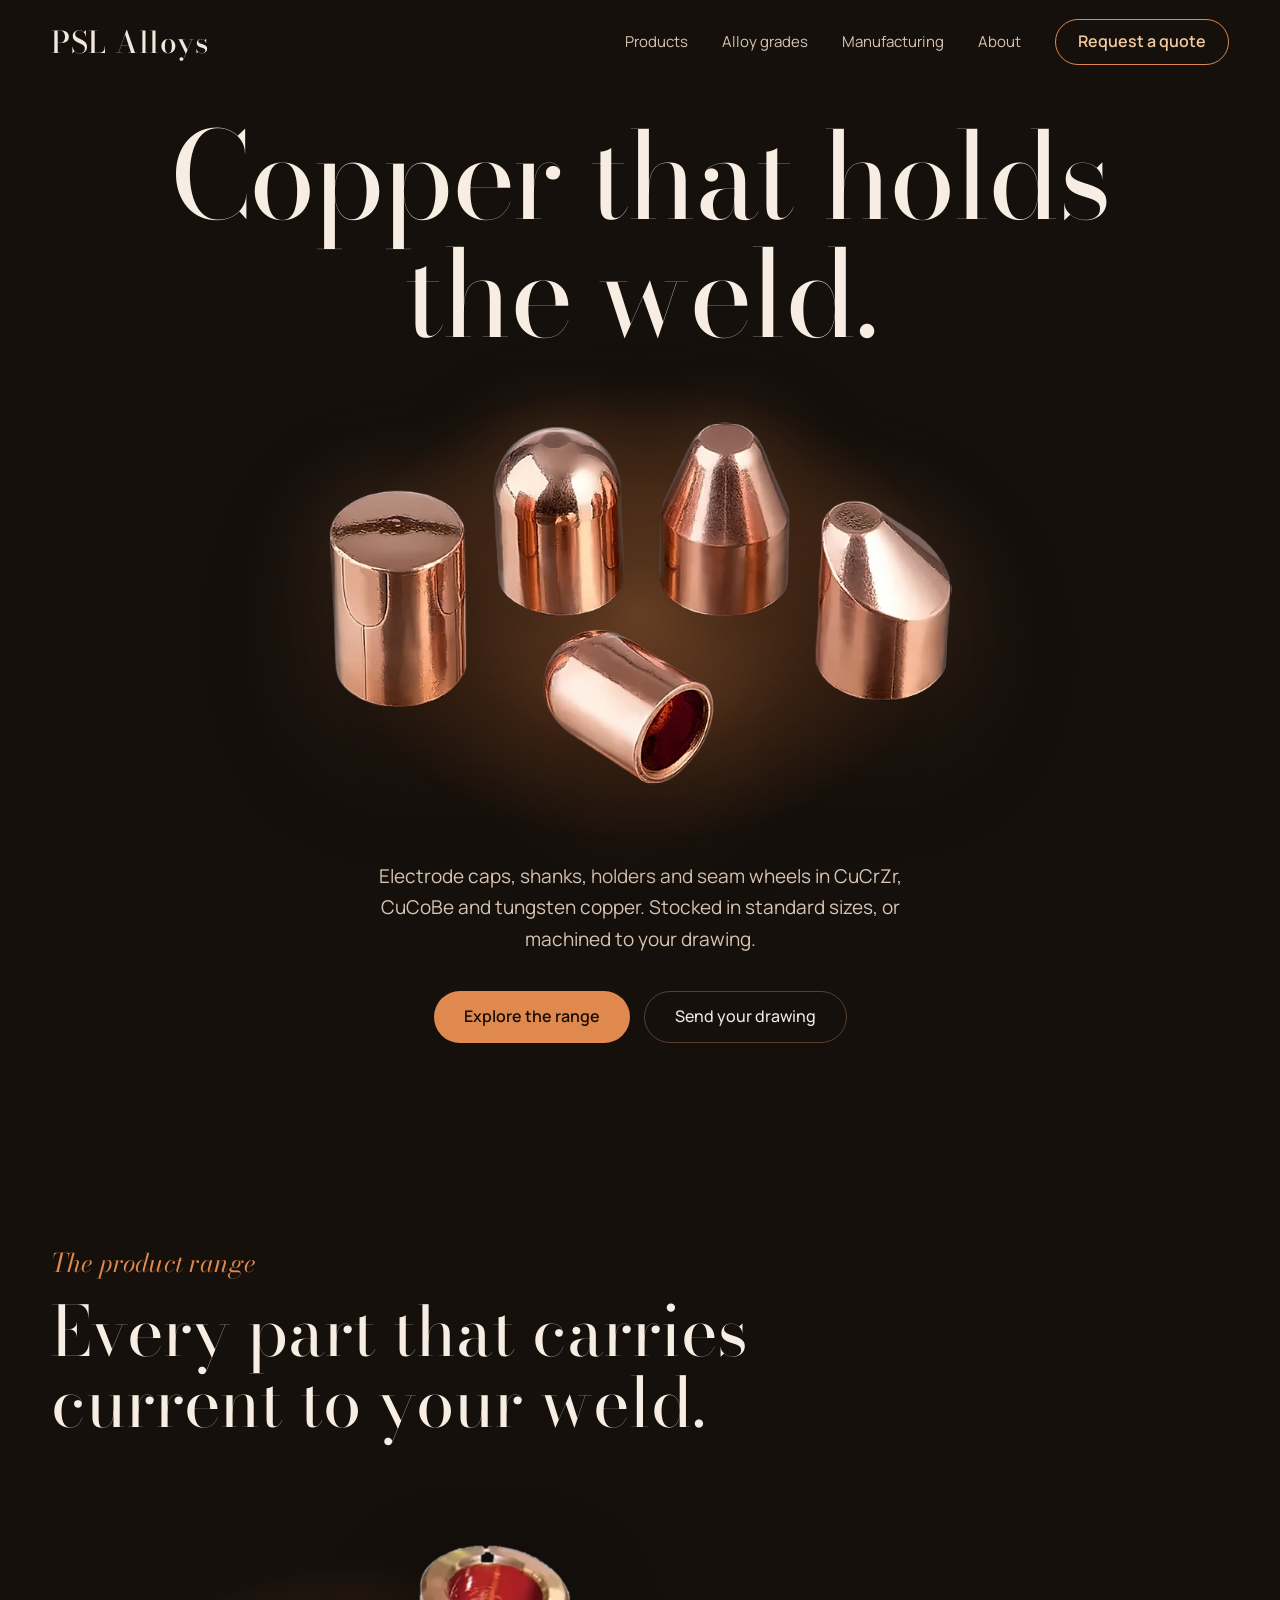
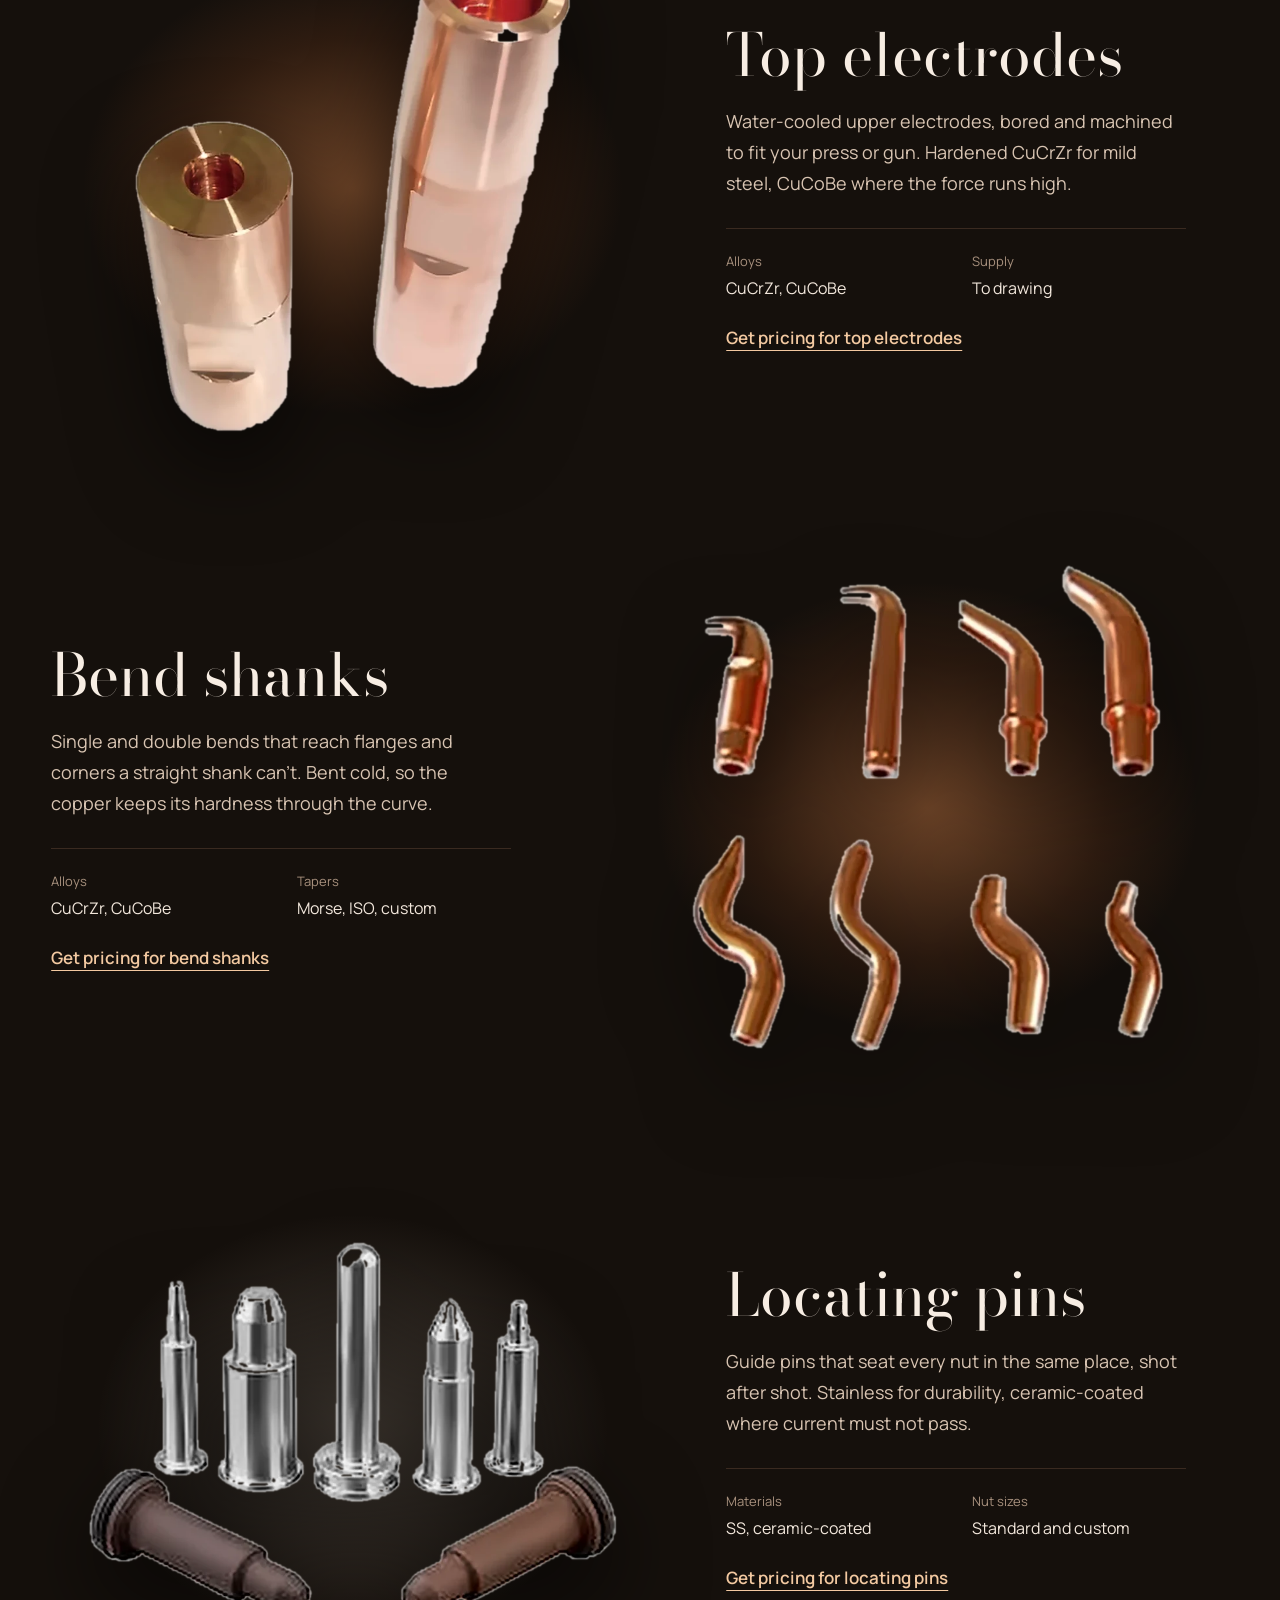
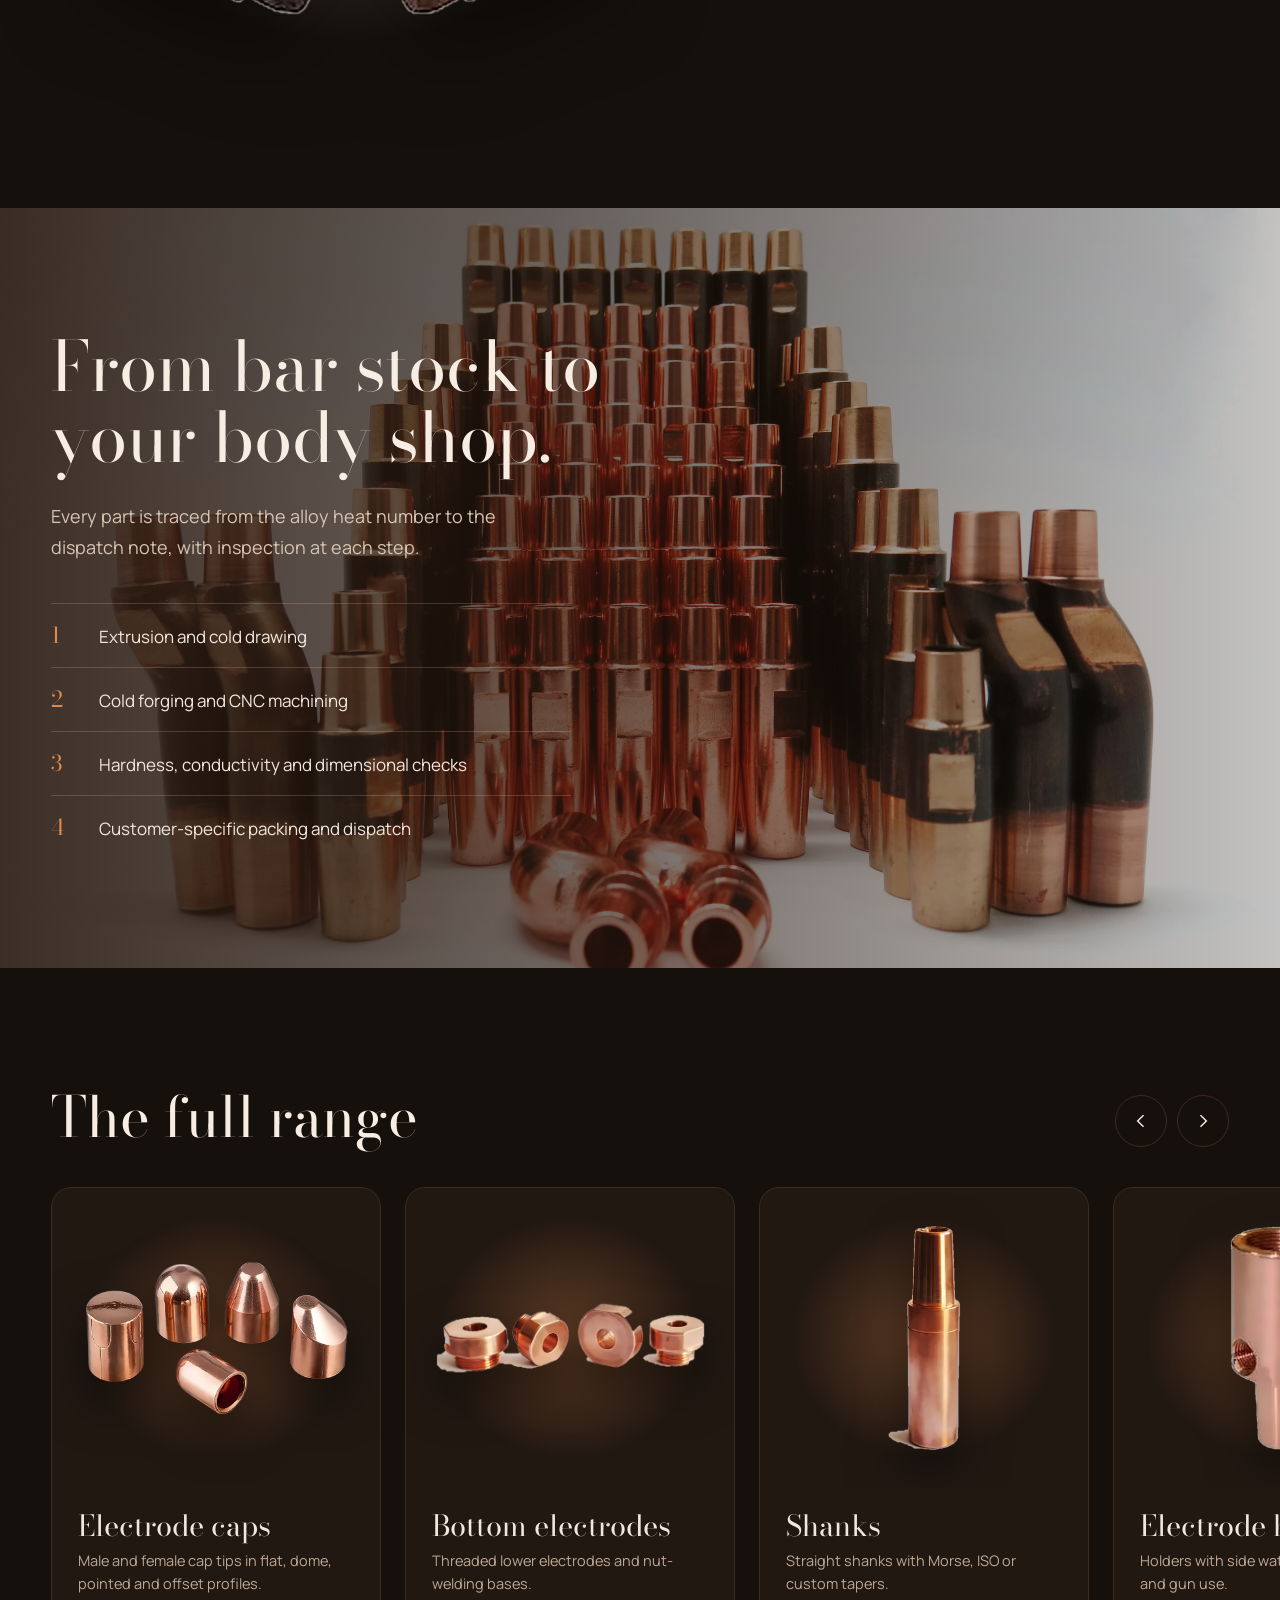
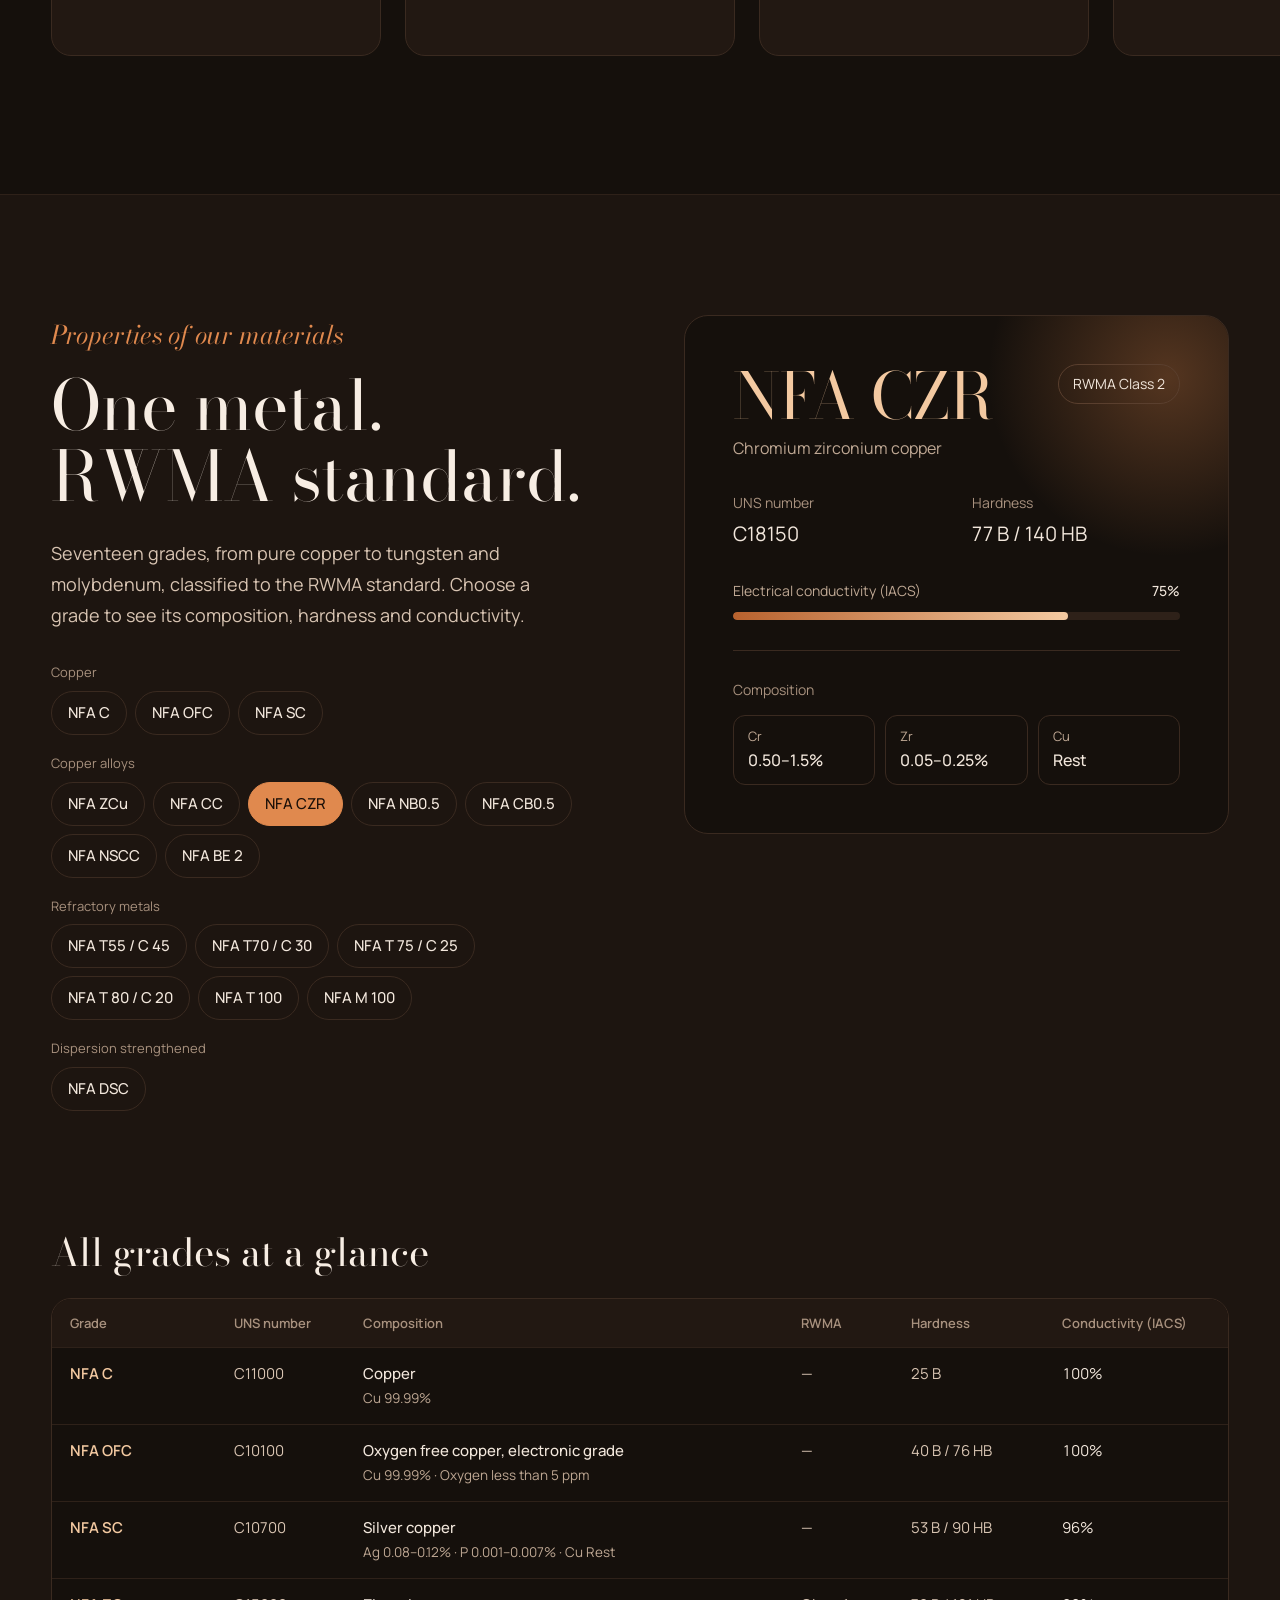
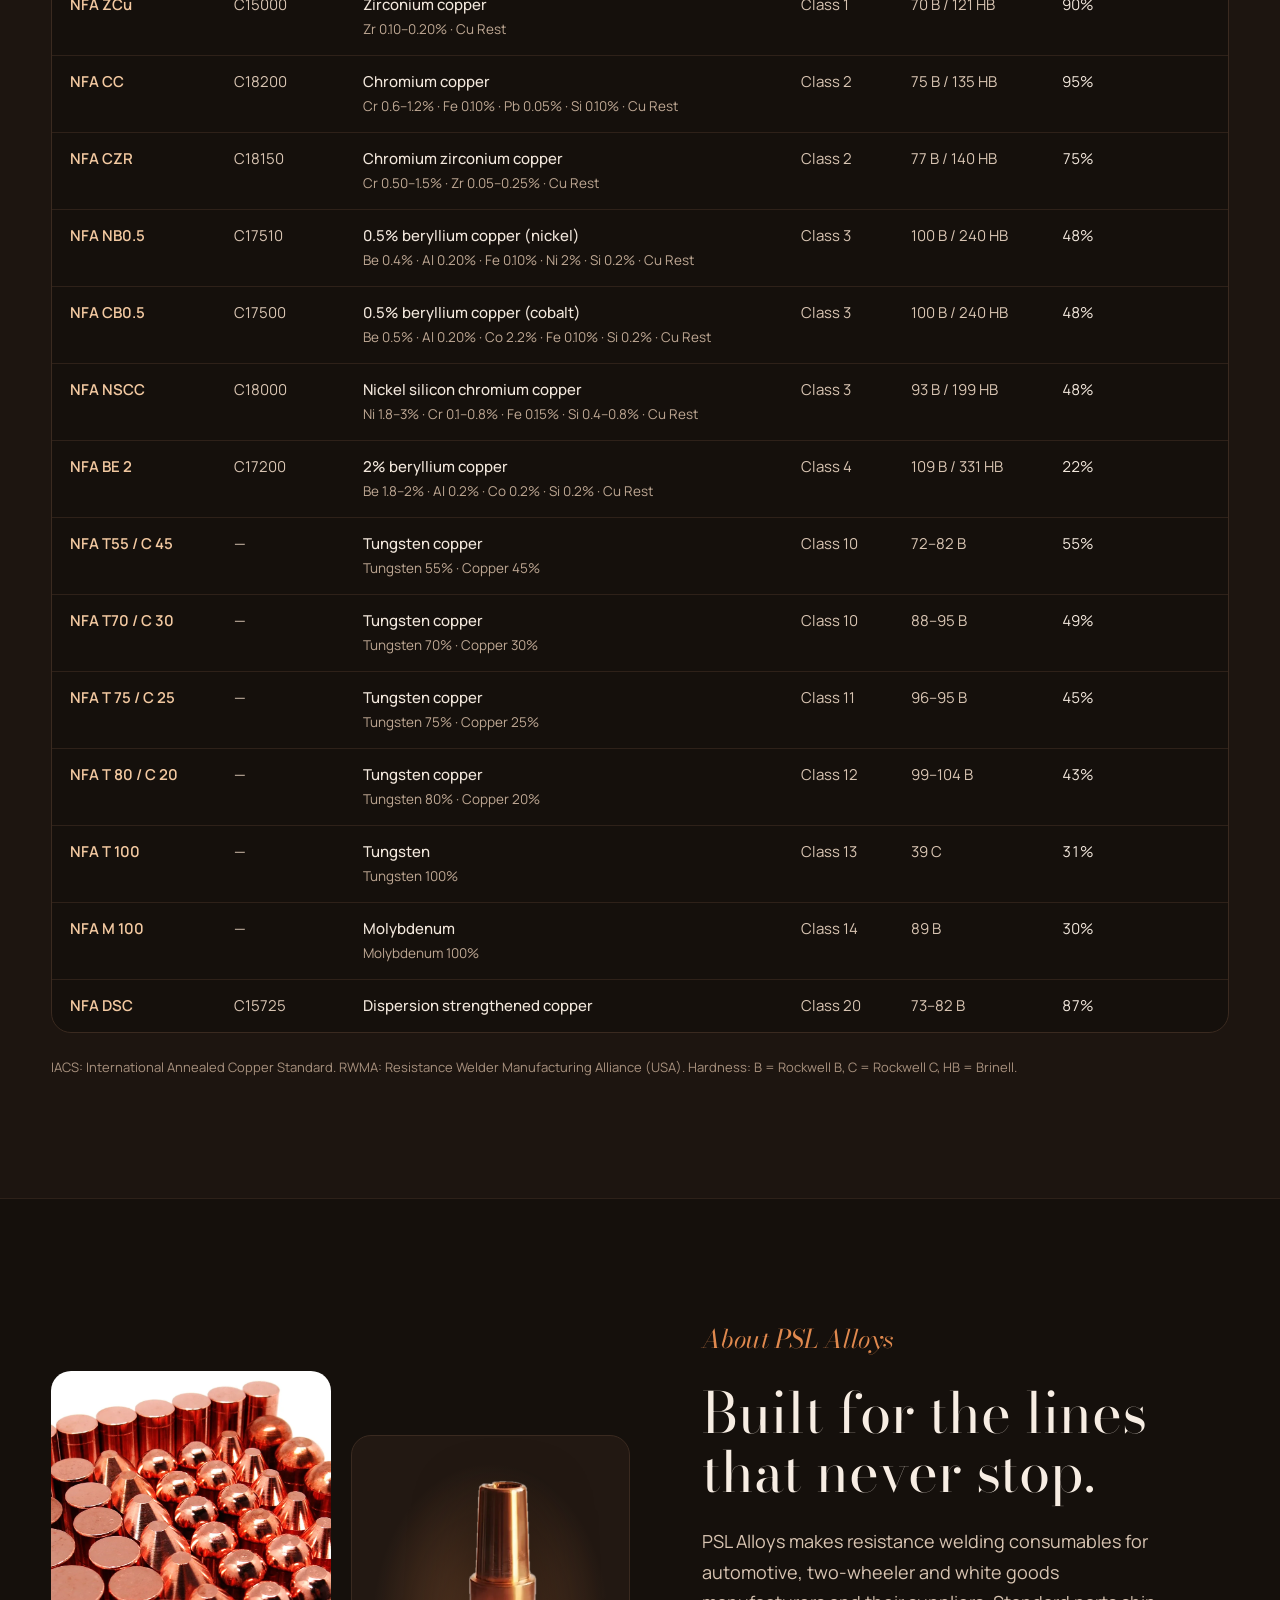
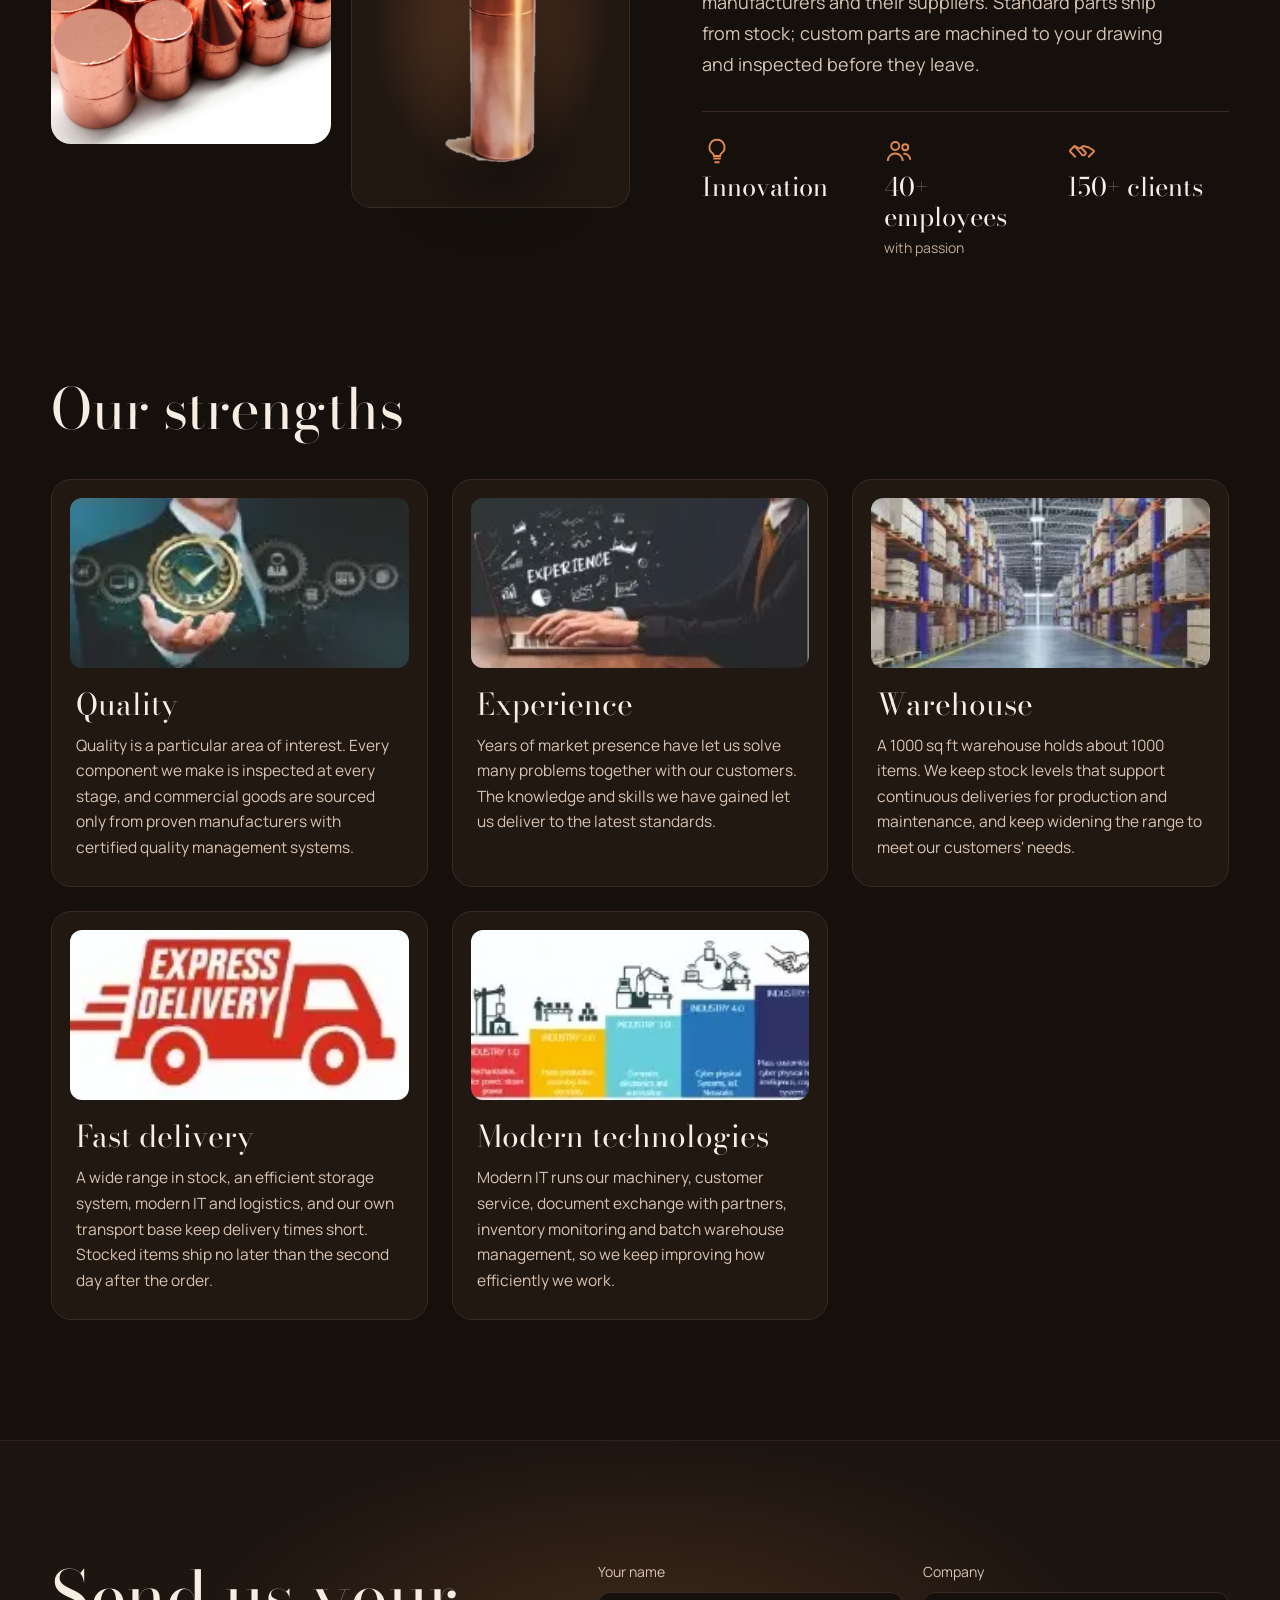
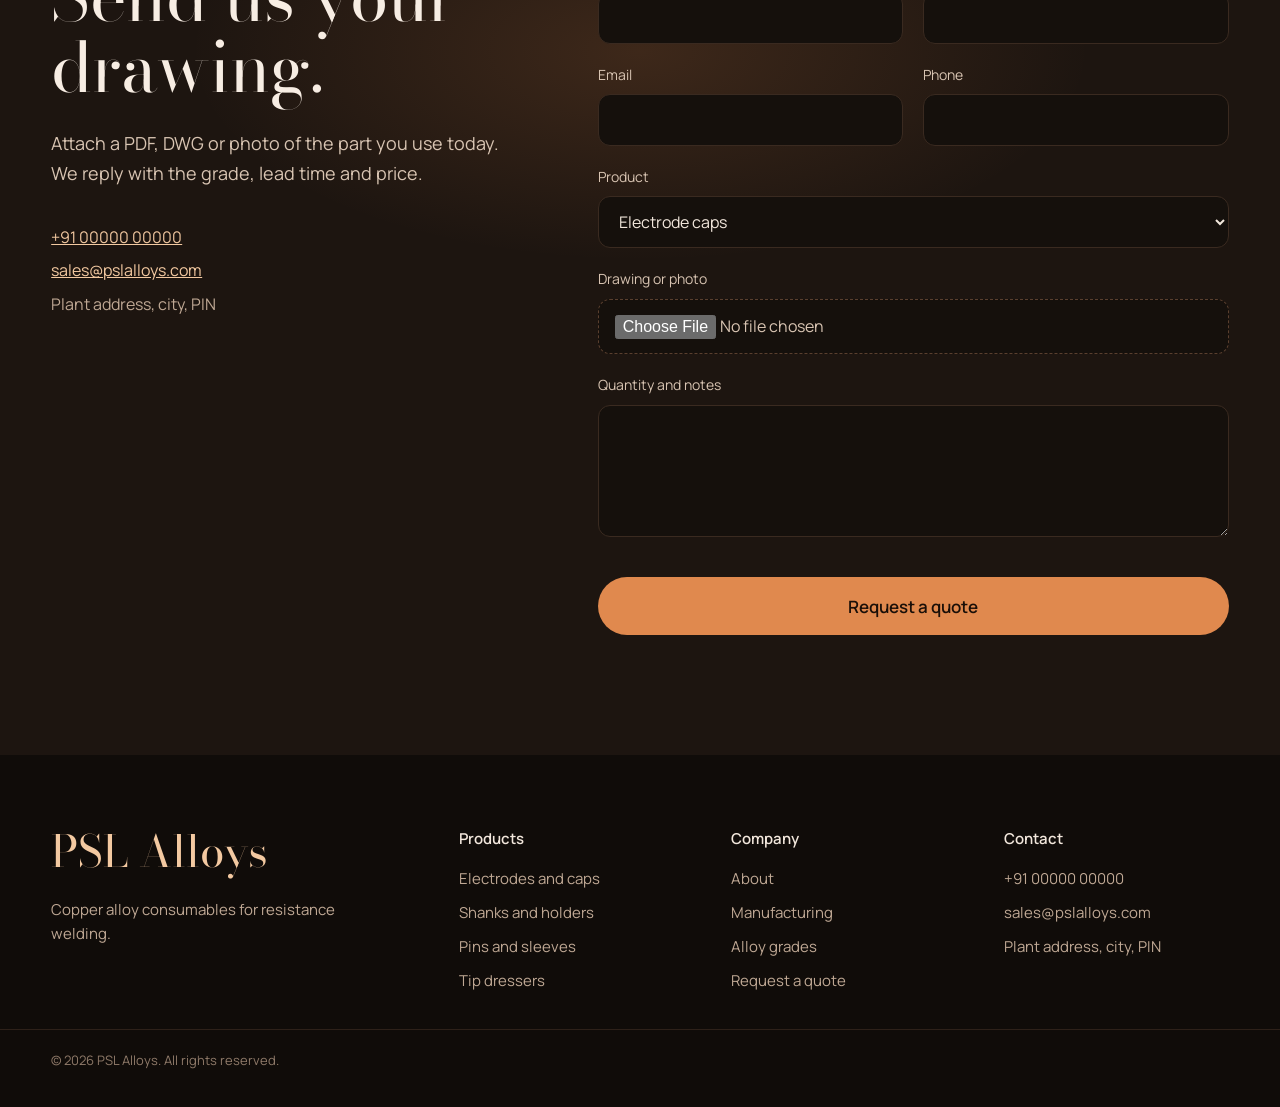
==== index.html @ 78550705 "Rebuild alloy grades from Copper Table 8, add About strengths, lighten manufacturing band - Grades s" ====
<!doctype html>
<html lang="en">
<head>
<meta charset="utf-8">
<meta name="viewport" content="width=device-width, initial-scale=1, viewport-fit=cover">
<title>PSL Alloys | Copper resistance welding electrodes, caps and shanks</title>
<meta name="description" content="PSL Alloys manufactures resistance welding consumables in CuCrZr, CuCoBe and tungsten copper: electrode caps, shanks, holders, seam wheels, pins and tip dressers.">
<meta name="theme-color" content="#15100C">
<link rel="preconnect" href="https://fonts.googleapis.com">
<link rel="preconnect" href="https://fonts.gstatic.com" crossorigin>
<link rel="stylesheet" href="https://fonts.googleapis.com/css2?family=Bodoni+Moda:ital,opsz,wght@0,6..96,400;0,6..96,500;1,6..96,400&family=Manrope:wght@400;500;600&display=swap">
<link rel="stylesheet" href="styles.css">
</head>
<body>
<a class="skip" href="#main">Skip to content</a>

<header class="site-header" id="header">
  <div class="wrap header-inner">
    <a href="#top" class="logo">PSL Alloys</a>
    <button class="menu-btn" id="menuBtn" aria-expanded="false" aria-controls="nav" aria-label="Open menu">
      <span></span><span></span>
    </button>
    <nav id="nav" class="nav" aria-label="Main">
      <a href="#range">Products</a>
      <a href="#grades">Alloy grades</a>
      <a href="#made">Manufacturing</a>
      <a href="#about">About</a>
      <a href="#quote" class="btn btn-outline">Request a quote</a>
    </nav>
  </div>
</header>

<main id="main">

<section id="top" class="hero">
  <h1>Copper that holds <br class="br-lg">the weld.</h1>
  <div class="hero-stage">
    <div class="glow hero-glow"></div>
    <img class="hero-caps" src="assets/cut-caps.webp" width="1200" height="798" alt="Five PSL copper electrode caps in flat, dome, cone and offset profiles">
  </div>
  <p class="lead">Electrode caps, shanks, holders and seam wheels in CuCrZr, CuCoBe and tungsten copper. Stocked in standard sizes, or machined to your drawing.</p>
  <div class="actions">
    <a href="#range" class="btn btn-solid">Explore the range</a>
    <a href="#quote" class="btn btn-ghost">Send your drawing</a>
  </div>
</section>

<section id="range" class="wrap section-intro">
  <p class="eyebrow">The product range</p>
  <h2 class="h-xl">Every part that carries current to your weld.</h2>
</section>

<section class="wrap showcase">
  <div class="stage reveal">
    <div class="glow"></div>
    <img src="assets/cut-top-electrodes.webp" loading="lazy" alt="Two water-cooled copper top electrodes" style="max-width:78%">
  </div>
  <div class="copy">
    <h3>Top electrodes</h3>
    <p>Water-cooled upper electrodes, bored and machined to fit your press or gun. Hardened CuCrZr for mild steel, CuCoBe where the force runs high.</p>
    <dl><div><dt>Alloys</dt><dd>CuCrZr, CuCoBe</dd></div><div><dt>Supply</dt><dd>To drawing</dd></div></dl>
    <a href="#quote" class="text-link" data-product="Top electrodes">Get pricing for top electrodes</a>
  </div>
</section>

<section class="wrap showcase flip">
  <div class="stage reveal">
    <div class="glow"></div>
    <img src="assets/cut-bend-shanks.webp" loading="lazy" alt="Eight copper bend shanks in single and double bends" style="max-width:88%">
  </div>
  <div class="copy">
    <h3>Bend shanks</h3>
    <p>Single and double bends that reach flanges and corners a straight shank can't. Bent cold, so the copper keeps its hardness through the curve.</p>
    <dl><div><dt>Alloys</dt><dd>CuCrZr, CuCoBe</dd></div><div><dt>Tapers</dt><dd>Morse, ISO, custom</dd></div></dl>
    <a href="#quote" class="text-link" data-product="Bend shanks">Get pricing for bend shanks</a>
  </div>
</section>

<section class="wrap showcase last">
  <div class="stage reveal">
    <div class="glow glow-steel"></div>
    <img src="assets/cut-pins.webp" loading="lazy" alt="Stainless steel and ceramic-coated nut locating pins" style="max-width:90%">
  </div>
  <div class="copy">
    <h3>Locating pins</h3>
    <p>Guide pins that seat every nut in the same place, shot after shot. Stainless for durability, ceramic-coated where current must not pass.</p>
    <dl><div><dt>Materials</dt><dd>SS, ceramic-coated</dd></div><div><dt>Nut sizes</dt><dd>Standard and custom</dd></div></dl>
    <a href="#quote" class="text-link" data-product="Locating pins">Get pricing for locating pins</a>
  </div>
</section>

<section id="made" class="made">
  <img class="made-bg" src="assets/hero-shanks.webp" loading="lazy" alt="Rows of PSL copper shanks and bend shanks">
  <div class="made-shade"></div>
  <div class="wrap made-inner">
    <h2 class="h-xl">From bar stock to your body shop.</h2>
    <p class="lead-left">Every part is traced from the alloy heat number to the dispatch note, with inspection at each step.</p>
    <ol class="steps">
      <li><span>1</span>Extrusion and cold drawing</li>
      <li><span>2</span>Cold forging and CNC machining</li>
      <li><span>3</span>Hardness, conductivity and dimensional checks</li>
      <li><span>4</span>Customer-specific packing and dispatch</li>
    </ol>
  </div>
</section>

<section class="range-strip" aria-labelledby="full-range">
  <div class="wrap strip-head">
    <h2 id="full-range" class="h-lg">The full range</h2>
    <div class="strip-ctrl">
      <button type="button" class="round" id="stripPrev" aria-label="Scroll products left"><svg viewBox="0 0 24 24" width="20" height="20" fill="none" stroke="currentColor" stroke-width="1.8"><path d="M15 5l-7 7 7 7"/></svg></button>
      <button type="button" class="round" id="stripNext" aria-label="Scroll products right"><svg viewBox="0 0 24 24" width="20" height="20" fill="none" stroke="currentColor" stroke-width="1.8"><path d="M9 5l7 7-7 7"/></svg></button>
    </div>
  </div>
  <div class="strip" id="strip" tabindex="0" aria-label="All products, scroll sideways">
    <a href="#quote" class="tile" data-product="Electrode caps"><div class="tile-img lit"><img src="assets/cut-caps.webp" loading="lazy" alt="Copper electrode caps"></div><div class="tile-body"><h3>Electrode caps</h3><p>Male and female cap tips in flat, dome, pointed and offset profiles.</p></div></a>
    <a href="#quote" class="tile" data-product="Bottom electrodes"><div class="tile-img lit"><img src="assets/cut-bottom-electrodes.webp" loading="lazy" alt="Threaded copper bottom electrodes"></div><div class="tile-body"><h3>Bottom electrodes</h3><p>Threaded lower electrodes and nut-welding bases.</p></div></a>
    <a href="#quote" class="tile" data-product="Shanks"><div class="tile-img lit"><img src="assets/cut-shank.webp" loading="lazy" alt="Straight copper electrode shank"></div><div class="tile-body"><h3>Shanks</h3><p>Straight shanks with Morse, ISO or custom tapers.</p></div></a>
    <a href="#quote" class="tile" data-product="Electrode holders"><div class="tile-img lit"><img src="assets/cut-holder.webp" loading="lazy" alt="Copper electrode holder with side water port"></div><div class="tile-body"><h3>Electrode holders</h3><p>Holders with side water ports for press and gun use.</p></div></a>
    <a href="#quote" class="tile" data-product="Seam welding wheels"><div class="tile-img"><img class="cover" src="assets/seam-wheels.webp" loading="lazy" alt="Copper seam welding wheels and hubs"></div><div class="tile-body"><h3>Seam welding wheels</h3><p>Blanks or machined wheels up to Ø 250 mm, with hubs.</p></div></a>
    <a href="#quote" class="tile" data-product="Bolt welding electrodes"><div class="tile-img lit"><svg width="170" height="130" viewBox="0 0 120 90" fill="none" stroke="#E0894E" stroke-width="1.4" aria-hidden="true"><rect x="36" y="30" width="48" height="52"/><rect x="46" y="14" width="28" height="16" fill="#4A3224"/><line x1="60" y1="14" x2="60" y2="30"/></svg></div><div class="tile-body"><h3>Bolt welding electrodes</h3><p>Projection electrodes with tungsten or moly inserts.</p></div></a>
    <a href="#quote" class="tile" data-product="KCF sleeves"><div class="tile-img"><img class="cover" src="assets/kcf-sleeves.webp" loading="lazy" alt="Grey KCF insulating sleeves"></div><div class="tile-body"><h3>KCF sleeves</h3><p>Insulating sleeves that keep current out of the pin.</p></div></a>
    <a href="#quote" class="tile" data-product="Springs"><div class="tile-img lit steel"><img src="assets/cut-springs.webp" loading="lazy" alt="Four compression springs"></div><div class="tile-body"><h3>Springs</h3><p>Return springs for projection and nut-feed electrodes.</p></div></a>
    <a href="#quote" class="tile" data-product="Tip dressers"><div class="tile-img"><img class="cover" src="assets/tip-dresser.webp" loading="lazy" alt="Pneumatic tip dresser with cutter blades"></div><div class="tile-body"><h3>Tip dressers</h3><p>Pneumatic dressers and blades that restore cap faces.</p></div></a>
  </div>
</section>

<section id="grades" class="grades">
  <div class="wrap grades-inner">
    <div class="grades-copy">
      <p class="eyebrow">Properties of our materials</p>
      <h2 class="h-xl">One metal. RWMA standard.</h2>
      <p class="lead-left">Seventeen grades, from pure copper to tungsten and molybdenum, classified to the RWMA standard. Choose a grade to see its composition, hardness and conductivity.</p>
      <div class="grade-groups" id="gradePills" role="group" aria-label="Alloy grades"></div>
    </div>
    <div class="grade-card" aria-live="polite">
      <div class="gc-glow"></div>
      <div class="gc-top">
        <div><div class="gc-name" id="gName"></div><div class="gc-full" id="gFull"></div></div>
        <span class="chip" id="gRwma"></span>
      </div>
      <dl class="gc-specs">
        <div><dt>UNS number</dt><dd id="gUns"></dd></div>
        <div><dt>Hardness</dt><dd id="gHard"></dd></div>
      </dl>
      <div class="meter"><div class="meter-row"><span>Electrical conductivity (IACS)</span><strong id="gCondL"></strong></div><div class="bar"><i id="gCond" class="fill-cu"></i></div></div>
      <div class="gc-use"><span>Composition</span><ul class="comp" id="gComp"></ul></div>
    </div>
  </div>
  <div class="wrap grade-table-wrap">
    <h3 class="h-md">All grades at a glance</h3>
    <div class="table-scroll" tabindex="0" role="region" aria-label="Properties of all grades, scroll sideways on small screens">
      <table class="grade-table">
        <thead><tr><th scope="col">Grade</th><th scope="col">UNS number</th><th scope="col">Composition</th><th scope="col">RWMA</th><th scope="col">Hardness</th><th scope="col">Conductivity (IACS)</th></tr></thead>
        <tbody id="gradeRows"></tbody>
      </table>
    </div>
    <p class="fine">IACS: International Annealed Copper Standard. RWMA: Resistance Welder Manufacturing Alliance (USA). Hardness: B = Rockwell B, C = Rockwell C, HB = Brinell.</p>
  </div>
</section>

<section id="about" class="wrap about">
  <div class="about-pics">
    <img src="assets/caps-array.webp" loading="lazy" alt="Copper electrode caps in flat, dome and cone profiles">
    <div class="about-second"><img src="assets/cut-shank.webp" loading="lazy" alt="Straight copper electrode shank"></div>
  </div>
  <div class="about-copy">
    <p class="eyebrow">About PSL Alloys</p>
    <h2 class="h-lg">Built for the lines that never stop.</h2>
    <p class="lead-left">PSL Alloys makes resistance welding consumables for automotive, two-wheeler and white goods manufacturers and their suppliers. Standard parts ship from stock; custom parts are machined to your drawing and inspected before they leave.</p>
    <ul class="stats">
      <li><svg viewBox="0 0 24 24" width="30" height="30" fill="none" stroke="currentColor" stroke-width="1.5" aria-hidden="true"><path d="M9 18h6M10 21h4M12 3a6 6 0 0 0-3.6 10.8c.7.5 1.1 1.3 1.1 2.2h5c0-.9.4-1.7 1.1-2.2A6 6 0 0 0 12 3z"/></svg><strong>Innovation</strong></li>
      <li><svg viewBox="0 0 24 24" width="30" height="30" fill="none" stroke="currentColor" stroke-width="1.5" aria-hidden="true"><circle cx="9" cy="8" r="3.2"/><path d="M3 20c0-3.3 2.7-6 6-6s6 2.7 6 6"/><circle cx="17" cy="9" r="2.4"/><path d="M15.5 14.3A4.8 4.8 0 0 1 21 19"/></svg><strong>40+ employees</strong><span>with passion</span></li>
      <li><svg viewBox="0 0 24 24" width="30" height="30" fill="none" stroke="currentColor" stroke-width="1.5" aria-hidden="true"><path d="M2 12l4-4 4 2 3-2 4 1 5 3"/><path d="M6 8l6 7a1.5 1.5 0 0 0 2.2 0l.3-.3a1.5 1.5 0 0 0 0-2.1L11 9"/><path d="M2 12l5 5M22 12l-5 5"/></svg><strong>150+ clients</strong></li>
    </ul>
  </div>
</section>

<section class="strengths" aria-labelledby="strengths-h">
  <div class="wrap">
    <h2 id="strengths-h" class="h-lg">Our strengths</h2>
    <div class="strength-grid">
      <article class="strength">
        <img src="assets/about-quality.webp" width="206" height="92" loading="lazy" alt="Hand holding a quality seal surrounded by process icons">
        <h3>Quality</h3>
        <p>Quality is a particular area of interest. Every component we make is inspected at every stage, and commercial goods are sourced only from proven manufacturers with certified quality management systems.</p>
      </article>
      <article class="strength">
        <img src="assets/about-experience.webp" width="210" height="112" loading="lazy" alt="Engineer at a laptop with the word Experience">
        <h3>Experience</h3>
        <p>Years of market presence have let us solve many problems together with our customers. The knowledge and skills we have gained let us deliver to the latest standards.</p>
      </article>
      <article class="strength">
        <img src="assets/about-warehouse.webp" width="222" height="120" loading="lazy" alt="Warehouse aisle with stocked racks">
        <h3>Warehouse</h3>
        <p>A 1000 sq ft warehouse holds about 1000 items. We keep stock levels that support continuous deliveries for production and maintenance, and keep widening the range to meet our customers' needs.</p>
      </article>
      <article class="strength">
        <img src="assets/about-delivery.webp" width="200" height="90" loading="lazy" alt="Express delivery truck illustration">
        <h3>Fast delivery</h3>
        <p>A wide range in stock, an efficient storage system, modern IT and logistics, and our own transport base keep delivery times short. Stocked items ship no later than the second day after the order.</p>
      </article>
      <article class="strength">
        <img src="assets/about-technology.webp" width="245" height="110" loading="lazy" alt="Industry 1.0 to 5.0 progression graphic">
        <h3>Modern technologies</h3>
        <p>Modern IT runs our machinery, customer service, document exchange with partners, inventory monitoring and batch warehouse management, so we keep improving how efficiently we work.</p>
      </article>
    </div>
  </div>
</section>

<section id="quote" class="quote">
  <div class="quote-glow"></div>
  <div class="wrap quote-inner">
    <div class="quote-copy">
      <h2 class="h-xl">Send us your drawing.</h2>
      <p class="lead-left">Attach a PDF, DWG or photo of the part you use today. We reply with the grade, lead time and price.</p>
      <address>
        <a href="tel:+910000000000">+91 00000 00000</a>
        <a href="mailto:sales@pslalloys.com">sales@pslalloys.com</a>
        <span>Plant address, city, PIN</span>
      </address>
    </div>
    <form id="quoteForm" class="form" novalidate>
      <label>Your name<input type="text" name="name" autocomplete="name" required></label>
      <label>Company<input type="text" name="company" autocomplete="organization"></label>
      <label>Email<input type="email" name="email" autocomplete="email" required></label>
      <label>Phone<input type="tel" name="phone" autocomplete="tel"></label>
      <label class="span2">Product<select name="product" id="productSelect">
        <option>Electrode caps</option><option>Top electrodes</option><option>Bottom electrodes</option><option>Shanks</option><option>Bend shanks</option><option>Electrode holders</option><option>Bolt welding electrodes</option><option>Seam welding wheels</option><option>Locating pins</option><option>KCF sleeves</option><option>Springs</option><option>Tip dressers</option><option>Other / custom part</option>
      </select></label>
      <label class="span2">Drawing or photo<input type="file" name="drawing" accept=".pdf,.dwg,.dxf,.step,.stp,image/*"></label>
      <label class="span2">Quantity and notes<textarea name="notes" rows="4"></textarea></label>
      <p class="form-msg span2" id="formMsg" role="status"></p>
      <button type="submit" class="btn btn-solid span2">Request a quote</button>
    </form>
  </div>
</section>

</main>

<footer class="footer">
  <div class="wrap foot-grid">
    <div><div class="foot-logo">PSL Alloys</div><p>Copper alloy consumables for resistance welding.</p></div>
    <div><h4>Products</h4><a href="#range">Electrodes and caps</a><a href="#range">Shanks and holders</a><a href="#range">Pins and sleeves</a><a href="#range">Tip dressers</a></div>
    <div><h4>Company</h4><a href="#about">About</a><a href="#made">Manufacturing</a><a href="#grades">Alloy grades</a><a href="#quote">Request a quote</a></div>
    <div><h4>Contact</h4><a href="tel:+910000000000">+91 00000 00000</a><a href="mailto:sales@pslalloys.com">sales@pslalloys.com</a><span>Plant address, city, PIN</span></div>
  </div>
  <div class="wrap foot-base">© <span id="year">2026</span> PSL Alloys. All rights reserved.</div>
</footer>

<script src="main.js"></script>
</body>
</html>
---- styles.css ----
/* PSL Alloys: dark premium theme. The brand is dark in every mode, so both schemes resolve to the same tokens. */
:root,
:root[data-theme="light"],
:root[data-theme="dark"] {
  --bg: #15100C;
  --bg-2: #1D1510;
  --panel: #221812;
  --line: #3A2A20;
  --line-soft: #2E2119;
  --text: #F2E7DC;
  --text-hi: #F7EDE3;
  --muted: #D8C4B2;
  --muted-2: #BFA894;
  --faint: #A8917E;
  --copper: #E0894E;
  --champagne: #F3C9A1;
  --ink: #1A0F08;
  --glow: rgba(232, 140, 78, 0.45);
  --serif: 'Bodoni Moda', 'Didot', 'Bodoni 72', Georgia, serif;
  --sans: 'Manrope', 'Segoe UI', system-ui, -apple-system, sans-serif;
  color-scheme: dark;
}
@media (prefers-color-scheme: dark) { :root:not([data-theme="light"]) { --bg: #15100C; } }

:root { box-sizing: border-box; padding-top: env(safe-area-inset-top, 0px); padding-bottom: env(safe-area-inset-bottom, 0px); }
*, *::before, *::after { box-sizing: inherit; }
html { scroll-behavior: smooth; scroll-padding-top: calc(env(safe-area-inset-top, 0px) + 88px); background: var(--bg); }
@media (prefers-reduced-motion: reduce) { html { scroll-behavior: auto; } }
body { margin: 0; background: var(--bg); color: var(--text); font-family: var(--sans); font-size: 17px; line-height: 1.6; overflow-x: hidden; -webkit-font-smoothing: antialiased; }
img { max-width: 100%; display: block; }
a { color: var(--champagne); }
a:hover { color: #fff; }
button, input, select, textarea { font: inherit; }
:focus-visible { outline: 2px solid var(--copper); outline-offset: 3px; }
.skip { position: absolute; left: -9999px; top: 8px; background: var(--copper); color: var(--ink); padding: 10px 16px; z-index: 100; border-radius: 8px; }
.skip:focus { left: 12px; }

.wrap { max-width: 1320px; margin: 0 auto; padding-inline: clamp(20px, 4vw, 56px); }

/* type */
h1, h2, h3 { font-family: var(--serif); font-weight: 400; color: var(--text-hi); margin: 0; }
.h-xl { font-size: clamp(42px, 5.4vw, 74px); line-height: 1.03; }
.h-lg { font-size: clamp(38px, 4.4vw, 64px); line-height: 1.05; }
.eyebrow { margin: 0 0 12px; font-family: var(--serif); font-style: italic; font-size: clamp(20px, 2vw, 26px); color: var(--copper); }
.lead { max-width: 560px; margin: 28px auto 0; font-size: clamp(17px, 1.5vw, 19px); line-height: 1.65; color: var(--muted); }
.lead-left { margin: 0; max-width: 480px; font-size: 18px; line-height: 1.7; color: var(--muted); }

/* buttons */
.btn { display: inline-flex; align-items: center; justify-content: center; min-height: 52px; padding: 0 30px; border-radius: 999px; font-weight: 600; font-size: 16px; text-decoration: none; cursor: pointer; transition: background .2s, color .2s, border-color .2s; }
.btn-solid { background: var(--copper); color: var(--ink); border: none; }
.btn-solid:hover { background: var(--champagne); color: var(--ink); }
.btn-ghost { border: 1px solid #5A3F2E; color: var(--text); font-weight: 500; }
.btn-ghost:hover { border-color: var(--copper); color: var(--text); }
.btn-outline { border: 1px solid var(--copper); color: var(--champagne); min-height: 46px; padding: 0 22px; }
.btn-outline:hover { background: var(--copper); color: var(--ink); }
.text-link { align-self: flex-start; color: var(--champagne); font-weight: 600; text-underline-offset: 6px; }

/* header */
.site-header { position: sticky; top: env(safe-area-inset-top, 0px); z-index: 50; transition: background .3s, border-color .3s; border-bottom: 1px solid transparent; }
.site-header.scrolled { background: rgba(21, 16, 12, 0.86); backdrop-filter: blur(14px); -webkit-backdrop-filter: blur(14px); border-bottom-color: var(--line-soft); }
.header-inner { display: flex; align-items: center; justify-content: space-between; height: 84px; }
.logo { font-family: var(--serif); font-size: 30px; font-weight: 500; color: var(--text); text-decoration: none; letter-spacing: .5px; }
.nav { display: flex; align-items: center; gap: 34px; }
.nav a:not(.btn) { color: var(--muted); text-decoration: none; font-size: 15px; }
.nav a:not(.btn):hover { color: #fff; }
.menu-btn { display: none; width: 48px; height: 48px; border: 1px solid var(--line); border-radius: 50%; background: transparent; cursor: pointer; flex-direction: column; justify-content: center; align-items: center; gap: 6px; }
.menu-btn span { width: 18px; height: 1.5px; background: var(--text); transition: transform .25s; }
.menu-btn[aria-expanded="true"] span:first-child { transform: translateY(3.75px) rotate(45deg); }
.menu-btn[aria-expanded="true"] span:last-child { transform: translateY(-3.75px) rotate(-45deg); }

/* hero */
.hero { position: relative; overflow: hidden; padding: 32px clamp(20px, 4vw, 56px) 120px; text-align: center; }
.hero h1 { position: relative; z-index: 1; max-width: 1200px; margin: 0 auto; font-size: clamp(54px, 9.4vw, 136px); line-height: .98; letter-spacing: -0.02em; }
.hero-stage { position: relative; width: min(640px, 92vw); aspect-ratio: 640 / 460; margin: 20px auto 0; }
.hero-caps { position: relative; width: 100%; height: 100%; object-fit: contain; filter: drop-shadow(0 40px 50px rgba(0,0,0,.55)) drop-shadow(0 0 40px rgba(224,137,78,.25)); }
.glow { position: absolute; left: 50%; top: 50%; width: 118%; height: 110%; transform: translate(-50%, -50%); background: radial-gradient(closest-side, rgba(232,140,78,.42), rgba(180,90,40,.16) 50%, rgba(21,16,12,0) 76%); pointer-events: none; }
.hero-glow { top: 52%; width: 130%; height: 135%; background: radial-gradient(closest-side, rgba(232,140,78,.55), rgba(180,90,40,.22) 45%, rgba(21,16,12,0) 75%); }
.glow-steel { background: radial-gradient(closest-side, rgba(214,196,176,.28), rgba(21,16,12,0) 72%); }
.actions { display: flex; justify-content: center; flex-wrap: wrap; gap: 14px; margin-top: 36px; }

@keyframes rise { from { opacity: 0; transform: translateY(80px) scale(.92); } to { opacity: 1; transform: none; } }
@keyframes bloom { from { opacity: 0; transform: translate(-50%,-50%) scale(.4); } to { opacity: 1; transform: translate(-50%,-50%) scale(1); } }
@keyframes breathe { 0%,100% { opacity: .85; } 50% { opacity: 1; } }
@media (prefers-reduced-motion: no-preference) {
  .hero-caps { animation: rise 1.6s cubic-bezier(.2,.7,.2,1) .15s both; }
  .hero-glow { animation: bloom 2.2s ease-out both, breathe 6s ease-in-out 2.2s infinite; }
}

/* showcases */
.section-intro { padding-top: 80px; padding-bottom: 40px; }
.section-intro h2 { max-width: 820px; }
.showcase { display: grid; grid-template-columns: minmax(0, 1.2fr) minmax(0, 1fr); gap: 72px; align-items: center; padding-block: 40px; min-height: 620px; }
.showcase.flip { grid-template-columns: minmax(0, 1fr) minmax(0, 1.2fr); }
.showcase.flip .stage { order: 2; }
.showcase.last { padding-bottom: 110px; }
.stage { position: relative; height: 540px; display: flex; align-items: center; justify-content: center; }
.stage img { position: relative; max-height: 500px; object-fit: contain; filter: drop-shadow(0 36px 44px rgba(0,0,0,.6)); }
.copy { display: flex; flex-direction: column; gap: 22px; }
.copy h3 { font-size: clamp(44px, 4.6vw, 64px); line-height: 1; }
.copy p { margin: 0; max-width: 460px; font-size: 18px; line-height: 1.7; color: var(--muted); }
.copy dl { margin: 8px 0 0; max-width: 460px; display: grid; grid-template-columns: 1fr 1fr; gap: 18px 32px; border-top: 1px solid var(--line); padding-top: 22px; }
.copy dt { font-size: 13px; color: var(--faint); }
.copy dd { margin: 4px 0 0; font-size: 16px; }

/* scroll reveal: CSS scroll timelines where supported, JS class fallback elsewhere */
@media (prefers-reduced-motion: no-preference) {
  .reveal img, .reveal .glow { transition: opacity 1.1s ease, transform 1.2s cubic-bezier(.2,.7,.2,1); }
  .js .reveal:not(.in) img { opacity: .1; transform: translateY(90px) scale(.88); }
  .js .reveal:not(.in) .glow { opacity: 0; transform: translate(-50%,-50%) scale(.5); }
  @supports (animation-timeline: view()) {
    @keyframes scroll-in { from { opacity: .15; transform: translateY(90px) scale(.88); } to { opacity: 1; transform: none; } }
    @keyframes scroll-glow { from { opacity: 0; transform: translate(-50%,-50%) scale(.5); } to { opacity: 1; transform: translate(-50%,-50%) scale(1); } }
    .js .reveal img, .js .reveal:not(.in) img { transition: none; opacity: 1; transform: none; animation: scroll-in linear both; animation-timeline: view(); animation-range: entry 5% cover 40%; }
    .js .reveal .glow, .js .reveal:not(.in) .glow { transition: none; opacity: 1; animation: scroll-glow linear both; animation-timeline: view(); animation-range: entry 5% cover 45%; }
  }
}

/* manufacturing band */
.made { position: relative; min-height: 760px; background: #3A2619; display: flex; align-items: center; overflow: hidden; }
.made-bg { position: absolute; inset: 0; width: 100%; height: 100%; object-fit: cover; object-position: center 35%; filter: brightness(.82) saturate(1.05); }
.made-shade { position: absolute; inset: 0; background: linear-gradient(90deg, rgba(40,24,15,.88) 0%, rgba(40,24,15,.6) 42%, rgba(40,24,15,.08) 100%); }
.made-inner { position: relative; width: 100%; display: flex; flex-direction: column; gap: 28px; padding-block: 100px; }
.made-inner h2 { max-width: 620px; }
.steps { margin: 12px 0 0; padding: 0; list-style: none; max-width: 520px; display: flex; flex-direction: column; gap: 14px; }
.steps li { display: flex; gap: 20px; align-items: baseline; border-top: 1px solid rgba(243,201,161,.2); padding-top: 14px; font-size: 17px; }
.steps span { font-family: var(--serif); font-size: 22px; color: var(--copper); width: 28px; flex-shrink: 0; }

/* film strip */
.range-strip { padding: 120px 0 110px; }
.strip-head { display: flex; justify-content: space-between; align-items: flex-end; gap: 32px; padding-bottom: 40px; }
.strip-ctrl { display: flex; gap: 10px; }
.round { width: 52px; height: 52px; border-radius: 50%; border: 1px solid var(--line); background: transparent; color: var(--text); display: grid; place-items: center; cursor: pointer; transition: border-color .2s, background .2s; }
.round:hover { border-color: var(--copper); background: rgba(224,137,78,.1); }
.strip { display: flex; gap: 24px; overflow-x: auto; scroll-snap-type: x mandatory; padding: 0 max(clamp(20px, 4vw, 56px), calc((100vw - 1320px) / 2 + 56px)) 28px; scroll-padding-inline: max(clamp(20px, 4vw, 56px), calc((100vw - 1320px) / 2 + 56px)); scrollbar-width: thin; scrollbar-color: #5A3F2E transparent; }
.tile { flex: 0 0 clamp(270px, 26vw, 330px); scroll-snap-align: start; display: flex; flex-direction: column; background: var(--panel); border: 1px solid var(--line); border-radius: 20px; overflow: hidden; text-decoration: none; color: var(--text); transition: border-color .25s, transform .25s; }
.tile:hover { border-color: #6B4A35; color: var(--text); transform: translateY(-4px); }
.tile-img { height: 300px; display: flex; align-items: center; justify-content: center; overflow: hidden; }
.tile-img.lit { background: radial-gradient(closest-side, rgba(232,140,78,.32), rgba(34,24,18,0) 80%); }
.tile-img.lit.steel { background: radial-gradient(closest-side, rgba(214,196,176,.24), rgba(34,24,18,0) 80%); }
.tile-img img { max-width: 82%; max-height: 230px; object-fit: contain; filter: drop-shadow(0 20px 24px rgba(0,0,0,.55)); }
.tile-img img.cover { max-width: none; max-height: none; width: 100%; height: 100%; object-fit: cover; filter: none; }
.tile-body { padding: 22px 26px 28px; display: flex; flex-direction: column; gap: 8px; }
.tile-body h3 { font-size: 29px; line-height: 1.1; color: var(--text); }
.tile-body p { margin: 0; font-size: 14.5px; line-height: 1.55; color: var(--muted-2); }

/* alloy grades */
.grades { background: var(--bg-2); border-block: 1px solid var(--line-soft); }
.grades-inner { display: grid; grid-template-columns: 1fr 1fr; gap: 88px; align-items: start; padding-block: 120px; }
.grades-copy { display: flex; flex-direction: column; gap: 26px; }
.grades-copy .eyebrow { margin: 0 0 -12px; }
.grade-groups { display: flex; flex-direction: column; gap: 18px; margin-top: 6px; }
.grade-group-label { display: block; margin-bottom: 8px; font-size: 13px; color: var(--faint); }
.grade-pills { display: flex; flex-wrap: wrap; gap: 8px; }
.grade-pills button { min-height: 44px; padding: 0 16px; border-radius: 999px; border: 1px solid var(--line); background: transparent; color: var(--text); font-size: 15px; font-weight: 500; cursor: pointer; transition: background .2s, color .2s, border-color .2s; }
.grade-pills button:hover { border-color: var(--copper); }
.grade-pills button[aria-pressed="true"] { background: var(--copper); border-color: var(--copper); color: var(--ink); }
.grade-card { position: relative; overflow: hidden; background: var(--bg); border: 1px solid var(--line); border-radius: 24px; padding: clamp(28px, 4vw, 48px); display: flex; flex-direction: column; gap: 30px; }
.gc-glow { position: absolute; right: -120px; top: -120px; width: 360px; height: 360px; background: radial-gradient(closest-side, rgba(232,140,78,.3), rgba(21,16,12,0)); pointer-events: none; }
.gc-top { position: relative; display: flex; justify-content: space-between; align-items: flex-start; gap: 20px; }
.gc-name { font-family: var(--serif); font-size: clamp(48px, 5vw, 64px); line-height: 1; color: var(--champagne); }
.gc-full { margin-top: 8px; font-size: 16px; color: var(--muted-2); }
.chip { font-size: 14px; border: 1px solid #5A3F2E; border-radius: 999px; padding: 8px 14px; white-space: nowrap; }
.meter { position: relative; display: flex; flex-direction: column; gap: 10px; }
.meter-row { display: flex; justify-content: space-between; font-size: 14px; color: var(--muted-2); }
.meter-row strong { color: var(--text); font-weight: 500; }
.bar { height: 8px; background: var(--line-soft); border-radius: 999px; overflow: hidden; }
.bar i { display: block; height: 100%; border-radius: 999px; width: 0; transition: width .5s cubic-bezier(.2,.7,.2,1); }
.fill-cu { background: linear-gradient(90deg, #B8622E, #F3C9A1); }
.gc-use { position: relative; border-top: 1px solid var(--line); padding-top: 24px; }
.gc-use span { font-size: 14px; color: var(--faint); }
.gc-specs { position: relative; margin: 0; display: grid; grid-template-columns: 1fr 1fr; gap: 18px 32px; }
.gc-specs dt { font-size: 14px; color: var(--faint); }
.gc-specs dd { margin: 4px 0 0; font-size: 20px; color: var(--text); }
.comp { list-style: none; margin: 12px 0 0; padding: 0; display: grid; grid-template-columns: repeat(auto-fill, minmax(110px, 1fr)); gap: 10px; }
.comp li { display: flex; flex-direction: column; gap: 2px; padding: 10px 14px; border: 1px solid var(--line); border-radius: 12px; }
.comp span { font-size: 13px; color: var(--muted-2); }
.comp strong { font-weight: 500; font-size: 16px; color: var(--text); }
.comp li.comp-only { grid-column: 1 / -1; font-size: 16px; }
.h-md { font-size: clamp(30px, 3vw, 42px); line-height: 1.1; }
.grade-table-wrap { display: flex; flex-direction: column; gap: 24px; padding-bottom: 120px; }
.table-scroll { overflow-x: auto; border: 1px solid var(--line); border-radius: 20px; background: var(--bg); scrollbar-width: thin; scrollbar-color: #5A3F2E transparent; }
.grade-table { width: 100%; min-width: 880px; border-collapse: collapse; font-size: 15px; }
.grade-table th, .grade-table td { padding: 14px 18px; text-align: left; vertical-align: top; border-bottom: 1px solid var(--line-soft); }
.grade-table thead th { font-size: 13px; font-weight: 600; color: var(--faint); background: var(--panel); white-space: nowrap; }
.grade-table tbody th { font-weight: 600; color: var(--champagne); white-space: nowrap; }
.grade-table tbody tr:last-child > * { border-bottom: none; }
.grade-table td { color: var(--muted); white-space: nowrap; }
.grade-table .tc-comp { white-space: normal; min-width: 280px; }
.tc-comp strong { display: block; font-weight: 500; color: var(--text); }
.tc-comp span { font-size: 13.5px; color: var(--muted-2); }
.grade-table .tc-num { color: var(--text); font-variant-numeric: tabular-nums; }
.fine { position: relative; margin: 0; font-size: 13px; color: var(--faint); }

/* about */
.about { display: grid; grid-template-columns: minmax(0, 1.1fr) minmax(0, 1fr); gap: 72px; align-items: center; padding-block: 120px; }
.about-pics { display: grid; grid-template-columns: 1fr 1fr; gap: 20px; }
.about-pics > img { width: 100%; aspect-ratio: 3 / 4; object-fit: cover; border-radius: 20px; }
.about-second { margin-top: 64px; aspect-ratio: 3 / 4; border-radius: 20px; background: radial-gradient(closest-side, rgba(232,140,78,.35), rgba(34,24,18,0) 85%), var(--panel); border: 1px solid var(--line); display: flex; align-items: center; justify-content: center; }
.about-second img { max-height: 78%; max-width: 70%; object-fit: contain; filter: drop-shadow(0 24px 30px rgba(0,0,0,.6)); }
.about-copy { display: flex; flex-direction: column; gap: 24px; }
.about-copy .eyebrow { margin: 0; }

.stats { list-style: none; margin: 8px 0 0; padding: 24px 0 0; border-top: 1px solid var(--line); display: grid; grid-template-columns: repeat(3, minmax(0, 1fr)); gap: 20px; }
.stats li { display: flex; flex-direction: column; gap: 6px; color: var(--copper); }
.stats strong { font-family: var(--serif); font-weight: 400; font-size: clamp(22px, 2vw, 28px); line-height: 1.15; color: var(--text-hi); }
.stats span { font-size: 14px; color: var(--muted-2); }

/* strengths */
.strengths { padding-bottom: 120px; }
.strengths h2 { margin-bottom: 40px; }
.strength-grid { display: grid; grid-template-columns: repeat(3, minmax(0, 1fr)); gap: 24px; }
.strength { display: flex; flex-direction: column; gap: 12px; padding: 18px 18px 26px; background: var(--panel); border: 1px solid var(--line); border-radius: 20px; }
.strength img { width: 100%; height: 170px; object-fit: cover; border-radius: 12px; background: #fff; margin-bottom: 8px; }
.strength h3 { font-size: 30px; line-height: 1.1; padding-inline: 6px; }
.strength p { margin: 0; padding-inline: 6px; font-size: 15.5px; line-height: 1.65; color: var(--muted); }

/* quote */
.quote { position: relative; background: var(--bg-2); border-top: 1px solid var(--line-soft); overflow: hidden; }
.quote-glow { position: absolute; left: 50%; top: 0; width: 900px; height: 420px; transform: translateX(-50%); background: radial-gradient(closest-side, rgba(232,140,78,.16), rgba(29,21,16,0)); pointer-events: none; }
.quote-inner { position: relative; display: grid; grid-template-columns: minmax(0, .85fr) minmax(0, 1.15fr); gap: 80px; padding-block: 120px; }
.quote-copy { display: flex; flex-direction: column; gap: 24px; }
address { font-style: normal; display: flex; flex-direction: column; gap: 8px; margin-top: 12px; font-size: 16px; color: var(--muted-2); }
.form { display: grid; grid-template-columns: 1fr 1fr; gap: 20px; }
.form label { display: flex; flex-direction: column; gap: 8px; font-size: 14px; color: var(--muted); }
.form .span2 { grid-column: span 2; }
.form input, .form select, .form textarea { width: 100%; min-height: 52px; border: 1px solid var(--line); border-radius: 12px; background: var(--bg); color: var(--text); padding: 0 16px; font-size: 16px; transition: border-color .2s; }
.form textarea { padding: 14px 16px; resize: vertical; min-height: 120px; }
.form input[type="file"] { padding: 14px 16px; border-style: dashed; border-color: #5A3F2E; color: var(--muted); }
.form input:focus, .form select:focus, .form textarea:focus { border-color: var(--copper); }
.form [aria-invalid="true"] { border-color: #E5775F; }
.form-msg { margin: 0; min-height: 0; font-size: 15px; color: var(--champagne); }
.form-msg.err { color: #F09A86; }
.form button { min-height: 58px; font-size: 17px; }

/* footer */
.footer { background: #100C09; }
.foot-grid { display: grid; grid-template-columns: 1.6fr 1fr 1fr 1fr; gap: 48px; padding-block: 72px 36px; }
.foot-grid p { margin: 12px 0 0; max-width: 320px; font-size: 15px; color: var(--muted-2); }
.foot-grid h4 { margin: 0 0 6px; font-size: 15px; font-weight: 600; color: var(--text); }
.foot-grid > div { display: flex; flex-direction: column; gap: 10px; font-size: 15px; color: var(--muted-2); }
.foot-grid a { color: var(--muted-2); text-decoration: none; }
.foot-grid a:hover { color: var(--champagne); }
.foot-logo { font-family: var(--serif); font-size: 44px; color: var(--champagne); line-height: 1.1; }
.foot-base { border-top: 1px solid var(--line-soft); padding-block: 20px 36px; font-size: 13px; color: #8F7A69; }

/* tablet */
@media (max-width: 1024px) {
  .showcase, .showcase.flip { grid-template-columns: 1fr; gap: 24px; min-height: 0; padding-block: 48px; }
  .showcase.flip .stage { order: 0; }
  .stage { height: auto; aspect-ratio: 4 / 3; }
  .stage img { max-height: 100%; }
  .grades-inner, .about, .quote-inner { grid-template-columns: 1fr; gap: 48px; padding-block: 88px; }
  .grade-table-wrap { padding-bottom: 88px; }
  .strength-grid { grid-template-columns: repeat(2, minmax(0, 1fr)); }
  .foot-grid { grid-template-columns: 1fr 1fr; }
  .made { min-height: 680px; }
  .made-shade { background: linear-gradient(0deg, rgba(40,24,15,.92) 0%, rgba(40,24,15,.72) 55%, rgba(40,24,15,.15) 100%); }
}

/* phone */
@media (max-width: 760px) {
  body { font-size: 16px; }
  .br-lg { display: none; }
  .menu-btn { display: flex; }
  .nav { position: absolute; top: 100%; left: 0; right: 0; flex-direction: column; align-items: stretch; gap: 0; background: rgba(21,16,12,.97); backdrop-filter: blur(14px); -webkit-backdrop-filter: blur(14px); border-bottom: 1px solid var(--line); padding: 8px 20px 24px; transform: translateY(-8px); opacity: 0; visibility: hidden; transition: opacity .2s, transform .2s, visibility .2s; }
  .nav.open { transform: none; opacity: 1; visibility: visible; }
  .nav a:not(.btn) { padding: 16px 4px; font-size: 18px; border-bottom: 1px solid var(--line-soft); }
  .nav .btn { margin-top: 18px; min-height: 52px; }
  .header-inner { height: 72px; }
  .logo { font-size: 26px; }
  .hero { padding-bottom: 80px; }
  .actions .btn { flex: 1 1 100%; }
  .section-intro { padding-top: 48px; padding-bottom: 8px; }
  .copy dl { grid-template-columns: 1fr 1fr; }
  .range-strip { padding: 80px 0; }
  .strip-ctrl { display: none; }
  .tile { flex-basis: 78vw; }
  .tile-img { height: 250px; }
  .gc-top { flex-direction: column; }
  .form { grid-template-columns: 1fr; }
  .form .span2 { grid-column: auto; }
  .about-second { margin-top: 32px; }
  .stats { grid-template-columns: 1fr; gap: 14px; }
  .stats li { flex-direction: row; align-items: center; gap: 14px; }
  .strengths { padding-bottom: 80px; }
  .strength-grid { grid-template-columns: 1fr; }
  .gc-specs { grid-template-columns: 1fr; }
  .grade-pills button { font-size: 14px; padding: 0 14px; min-height: 44px; }
  .foot-grid { grid-template-columns: 1fr; gap: 32px; padding-block: 56px 28px; }
}
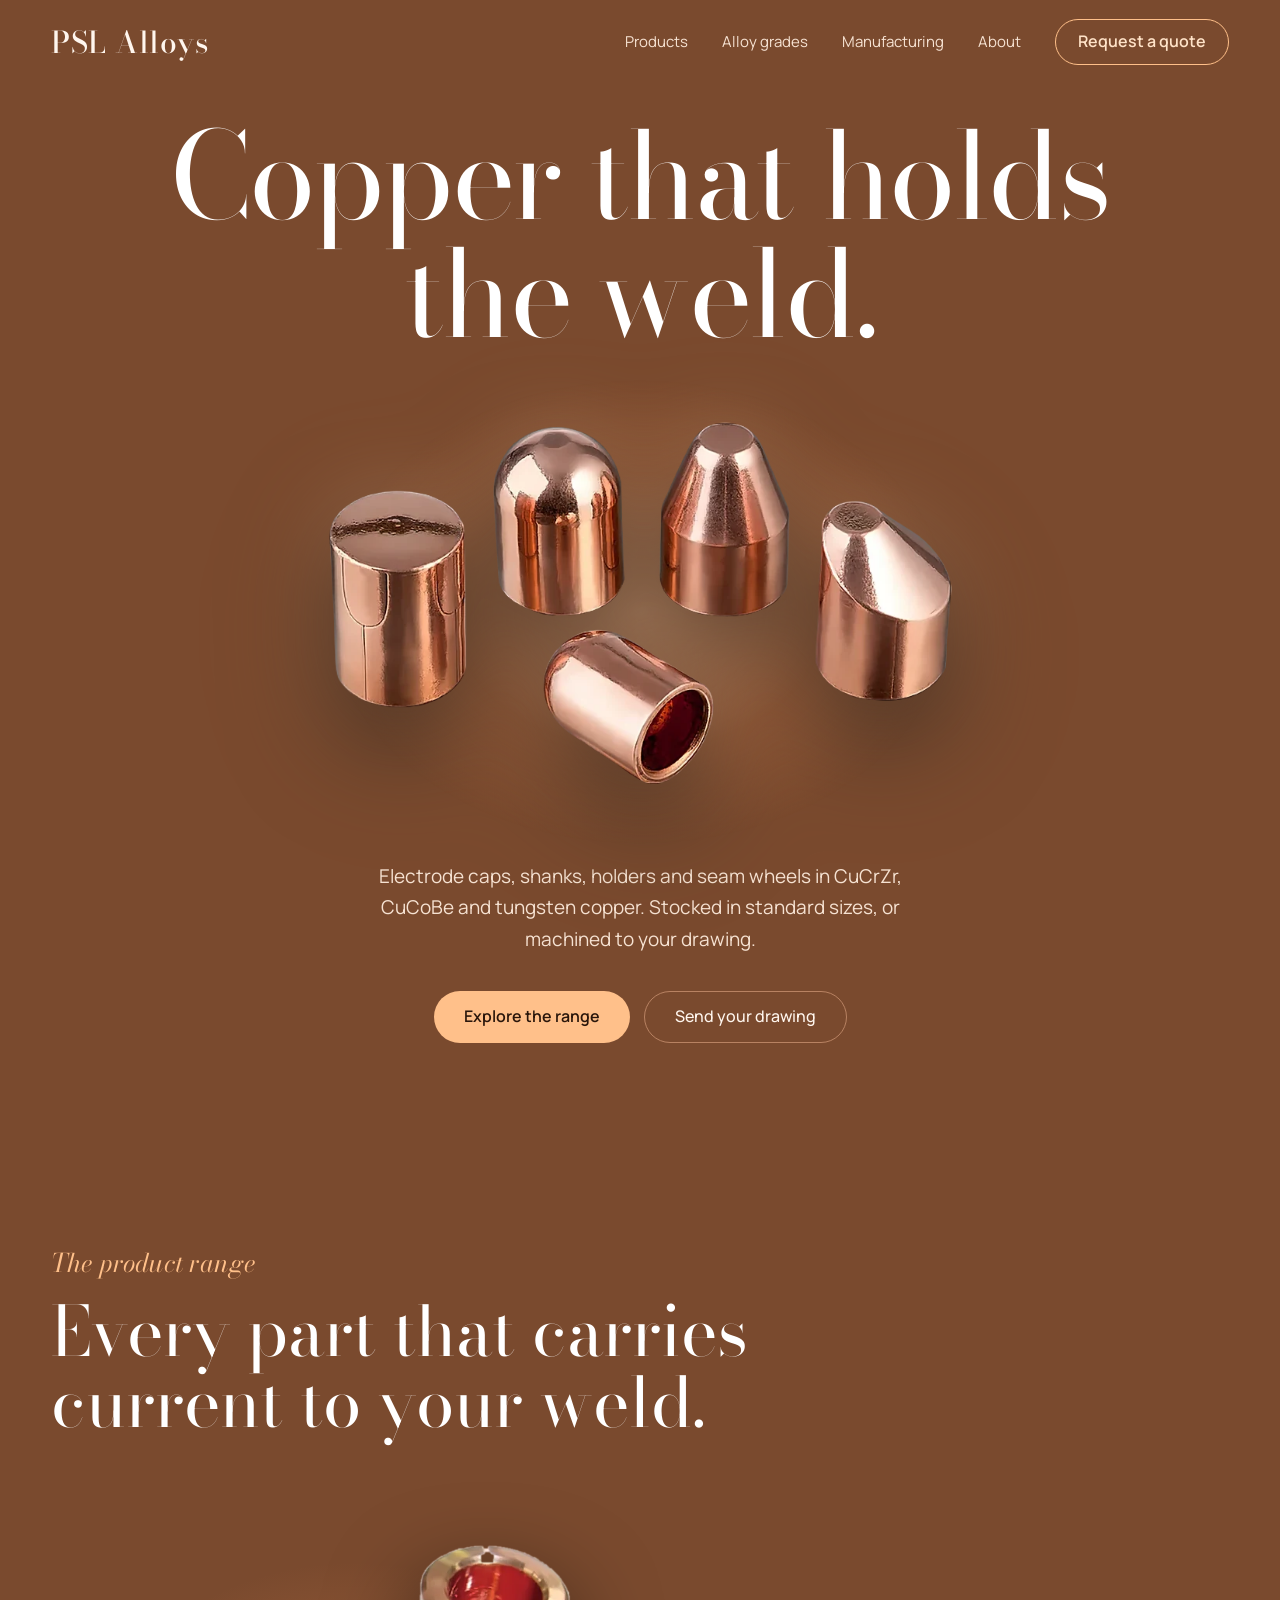
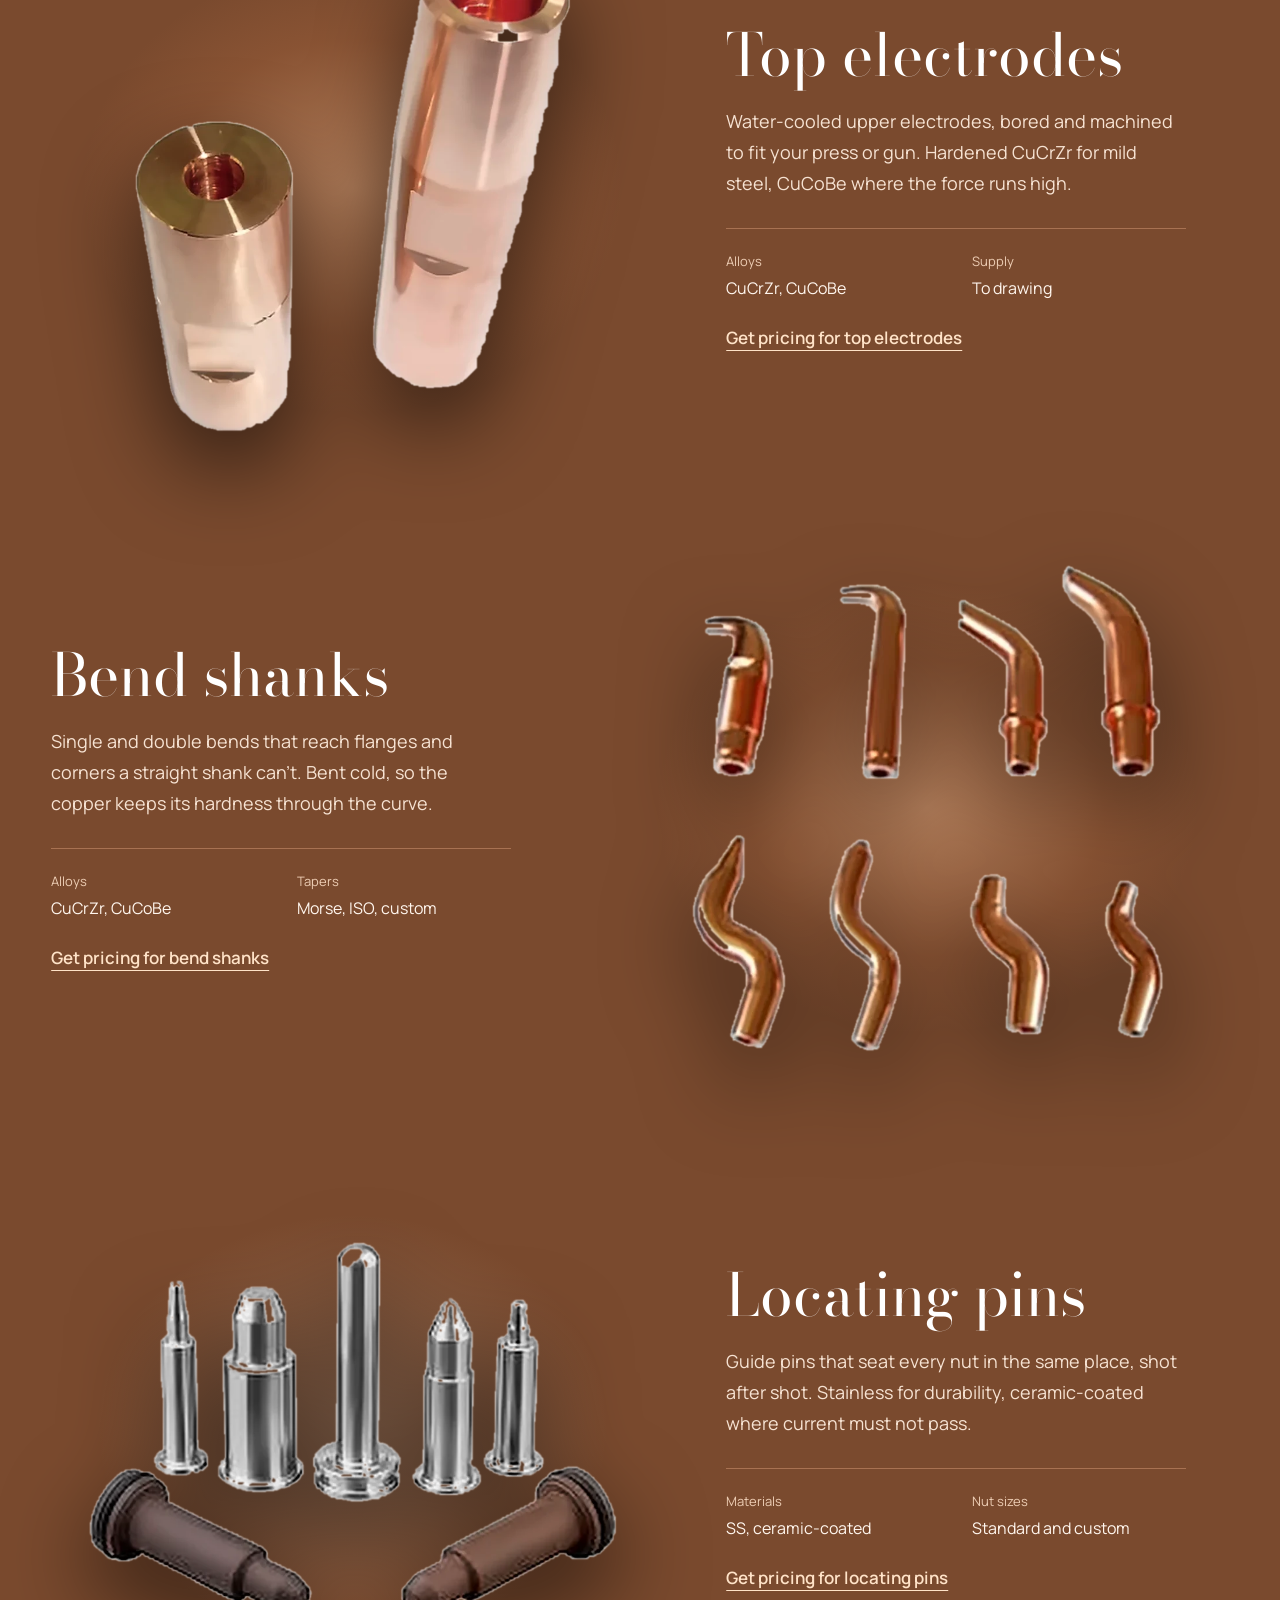
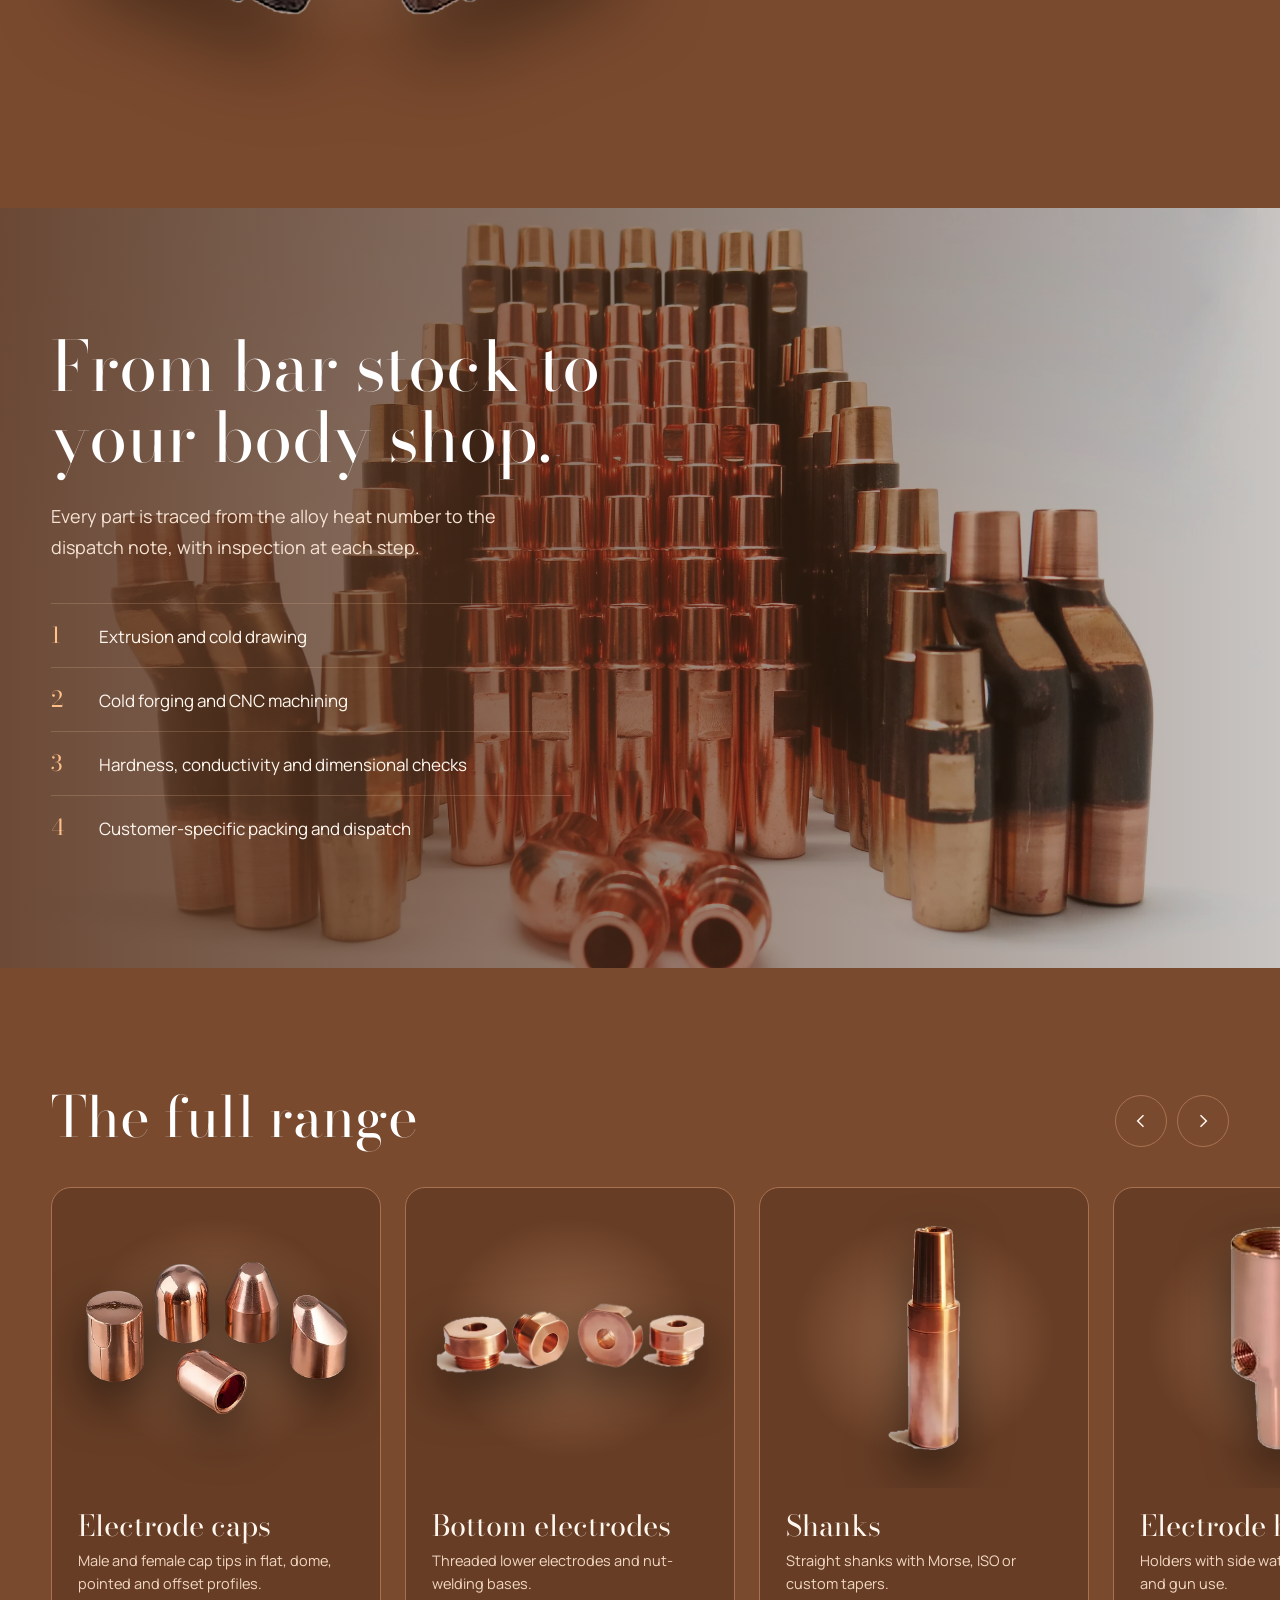
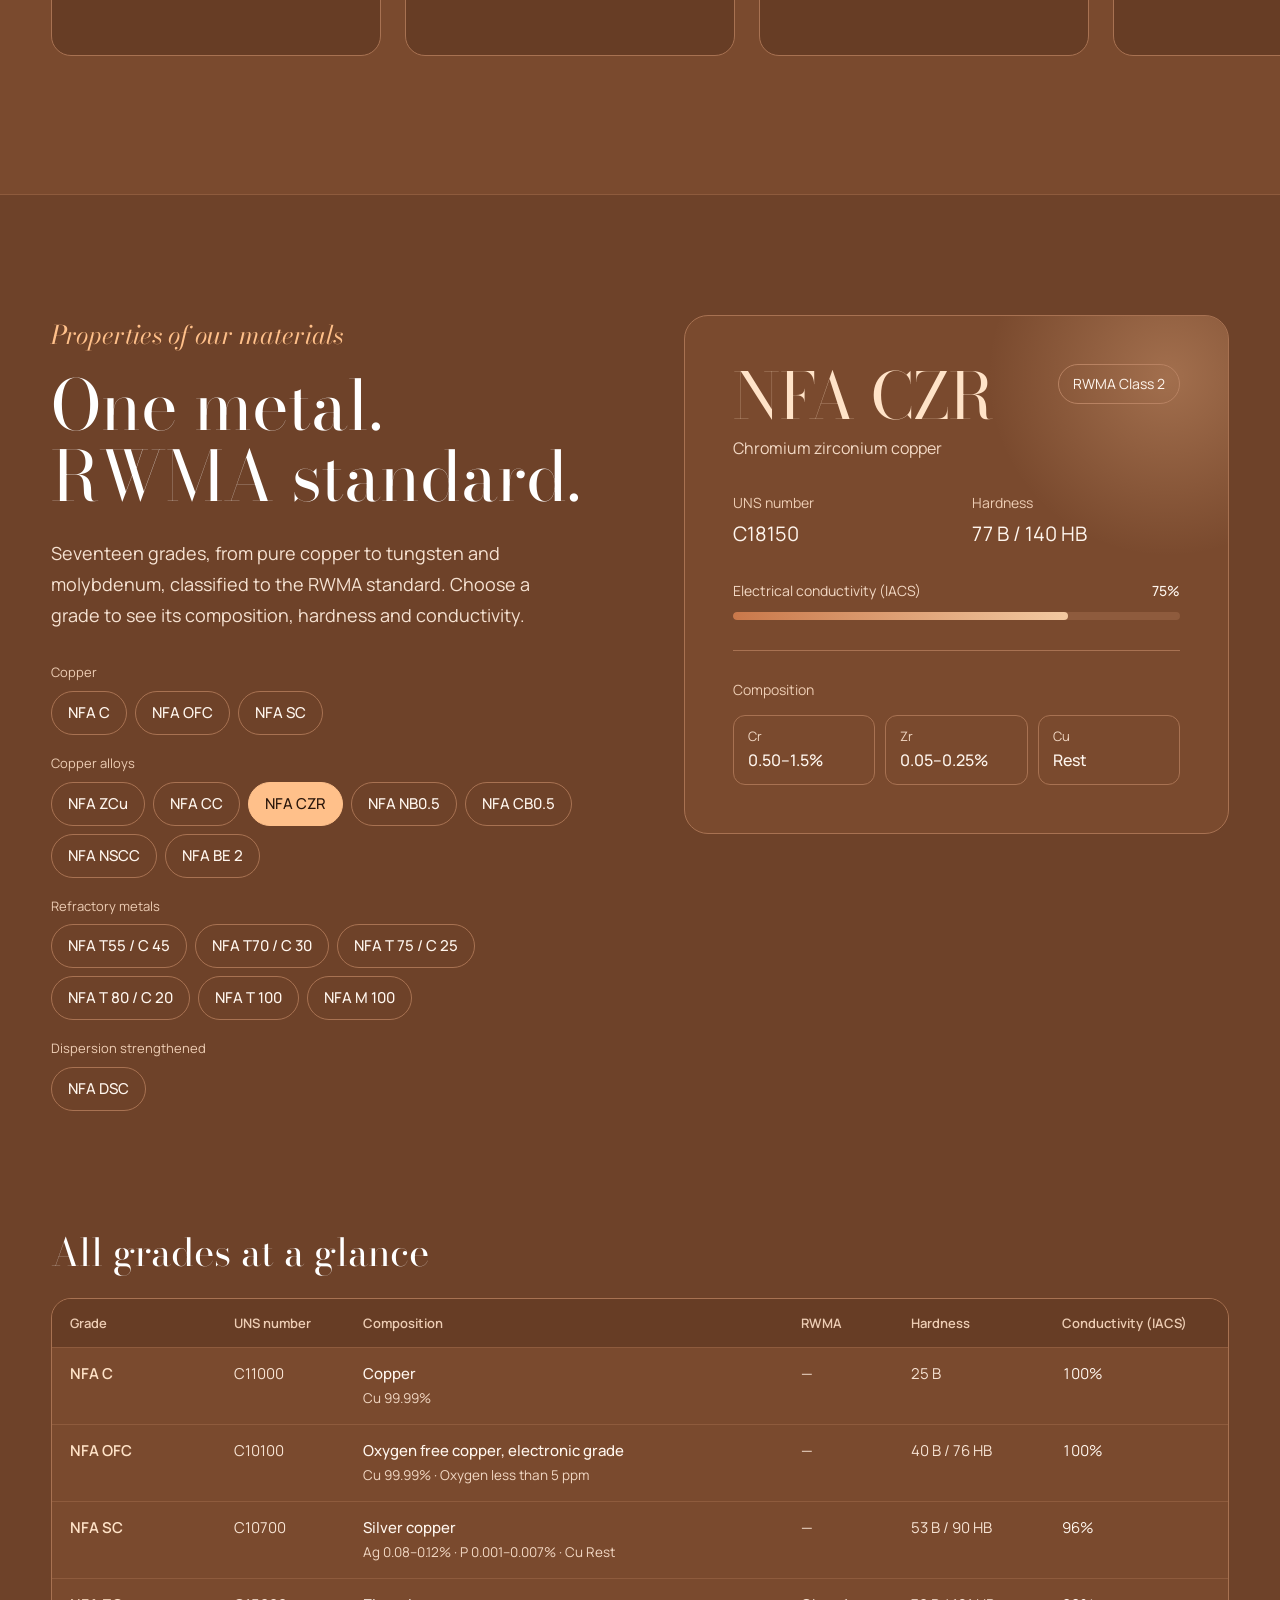
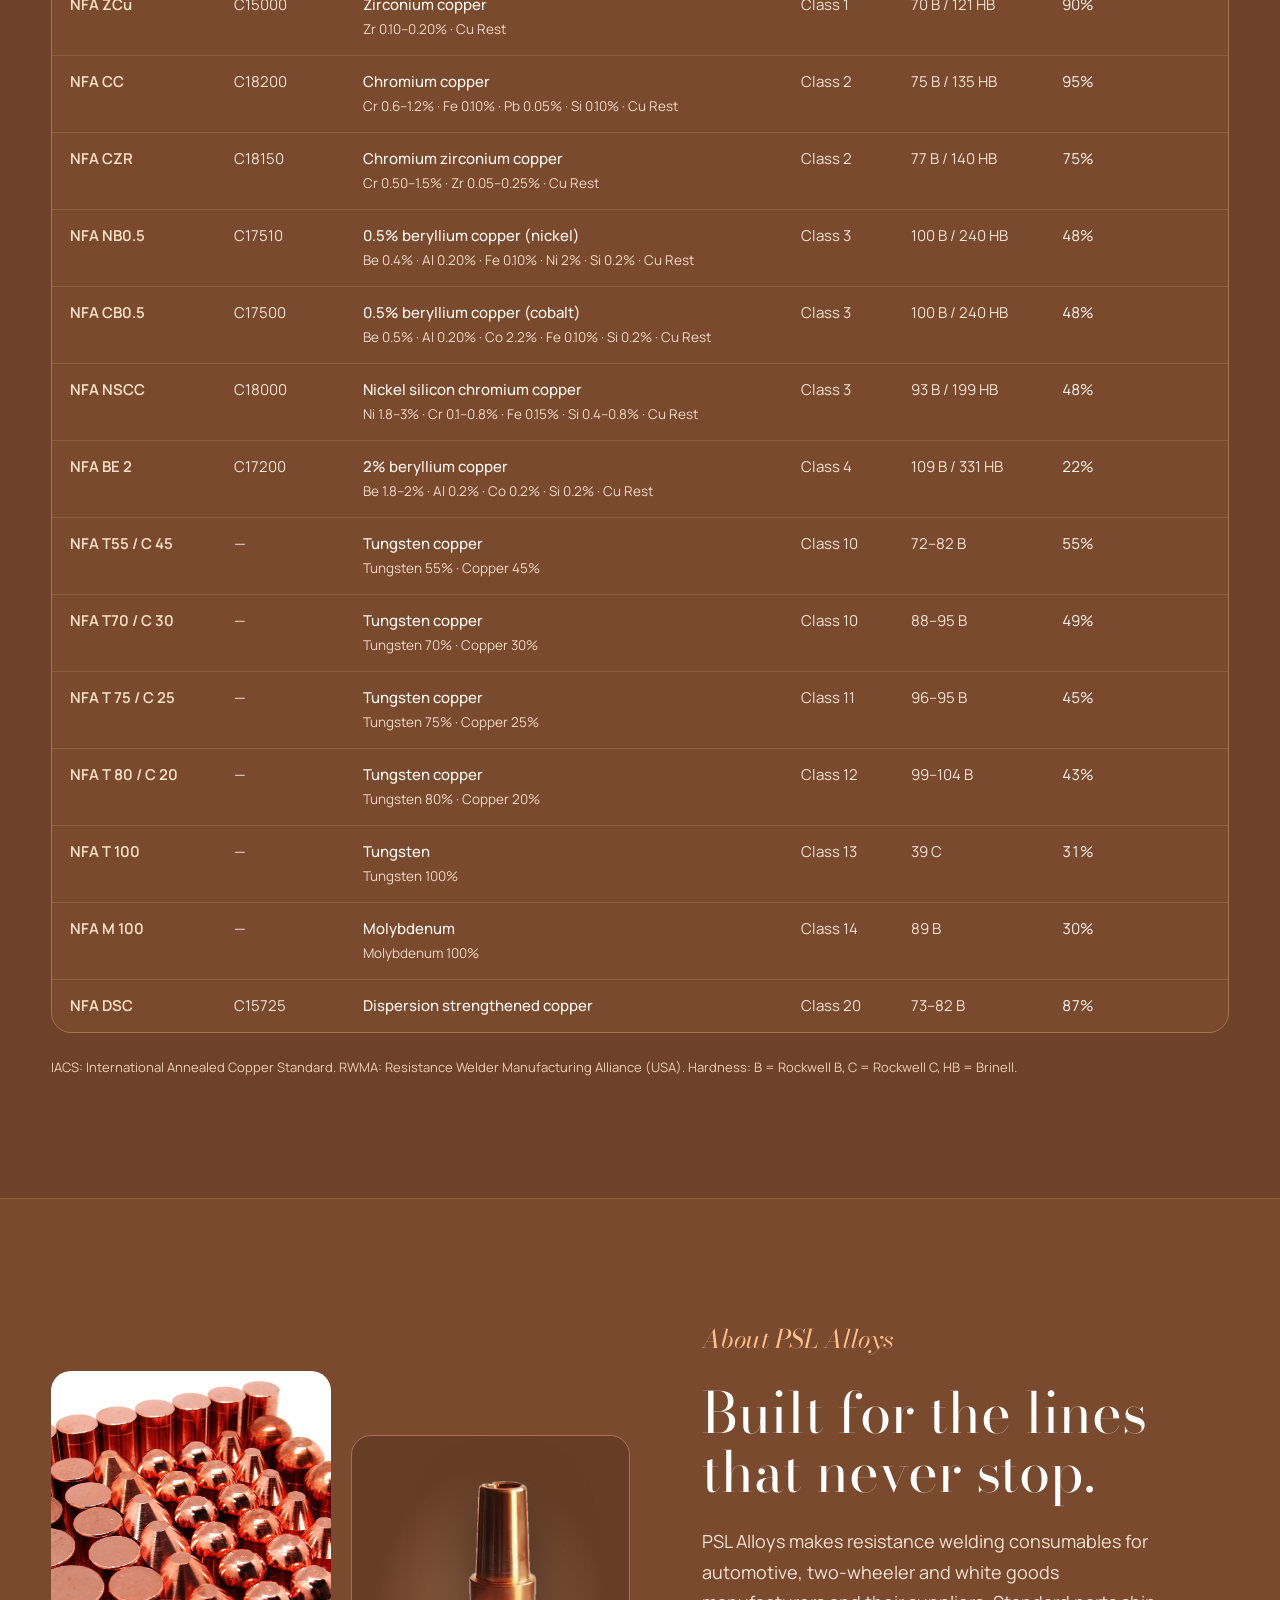
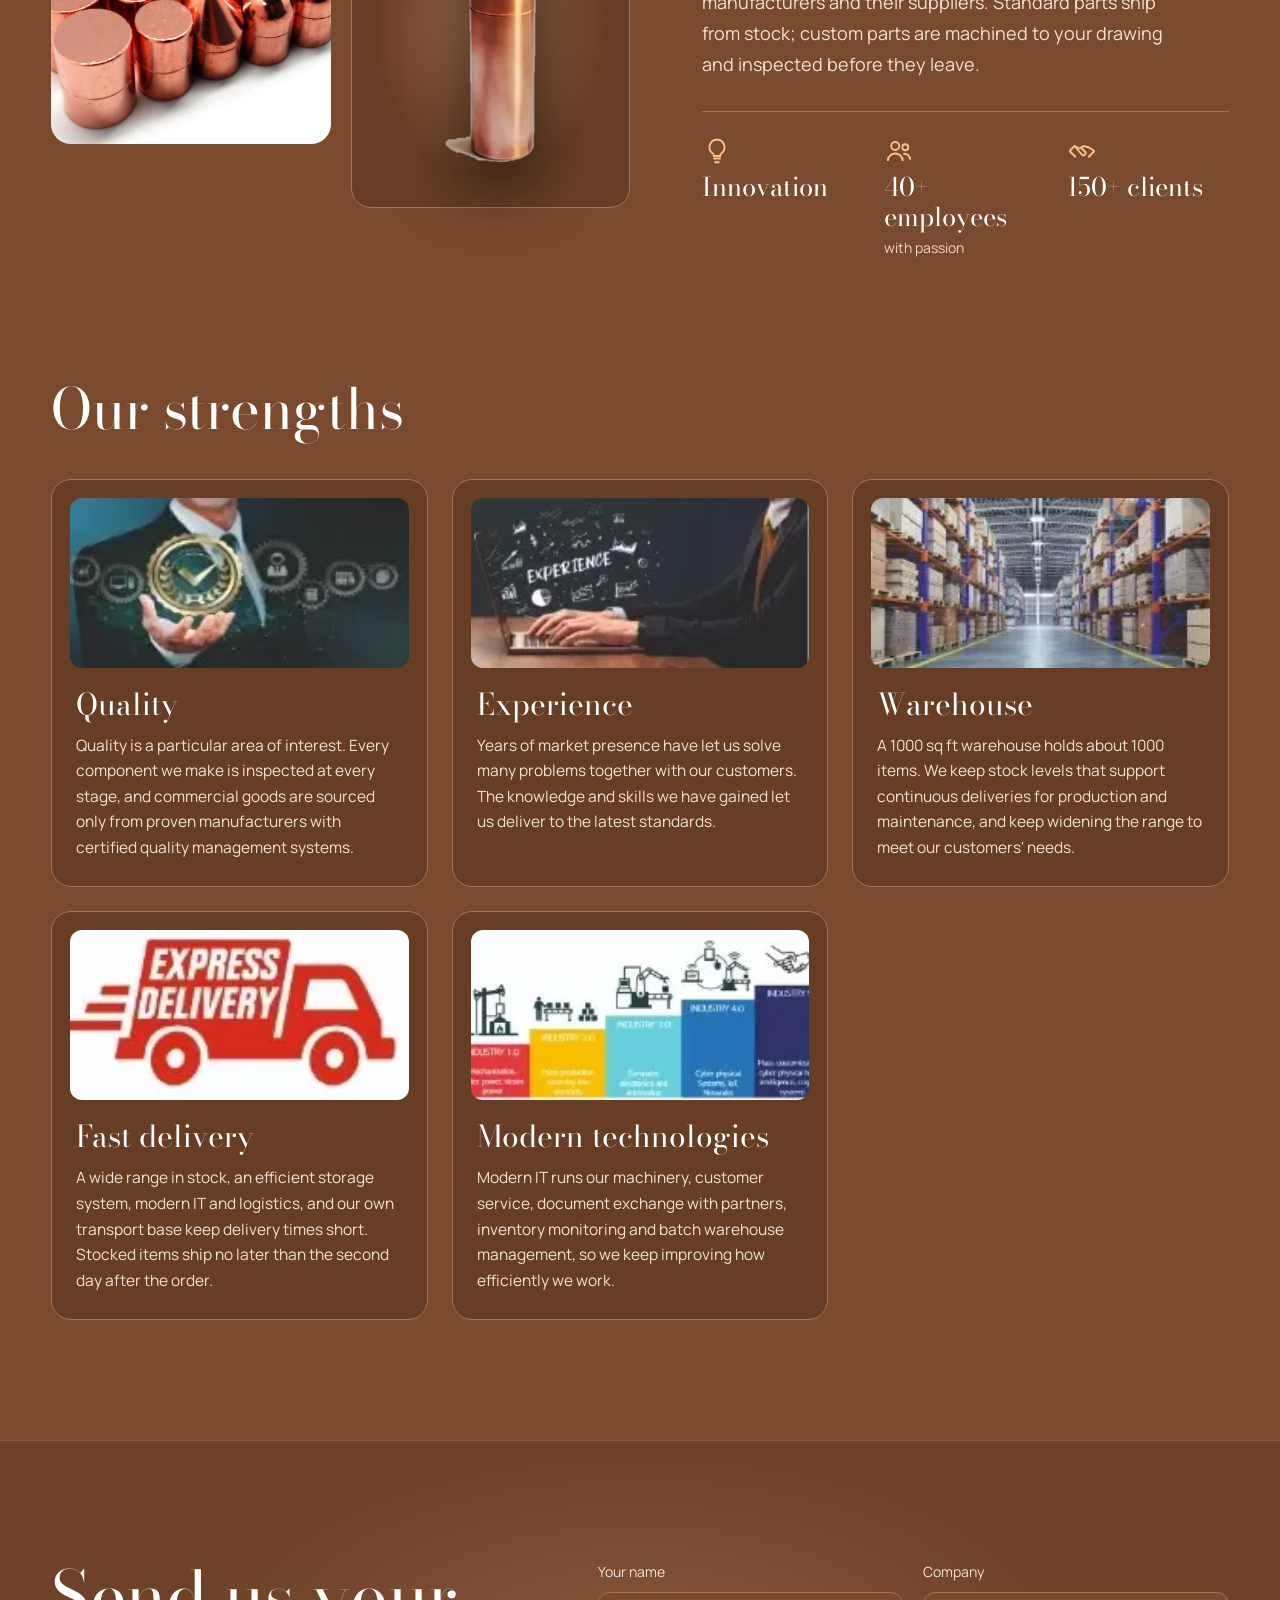
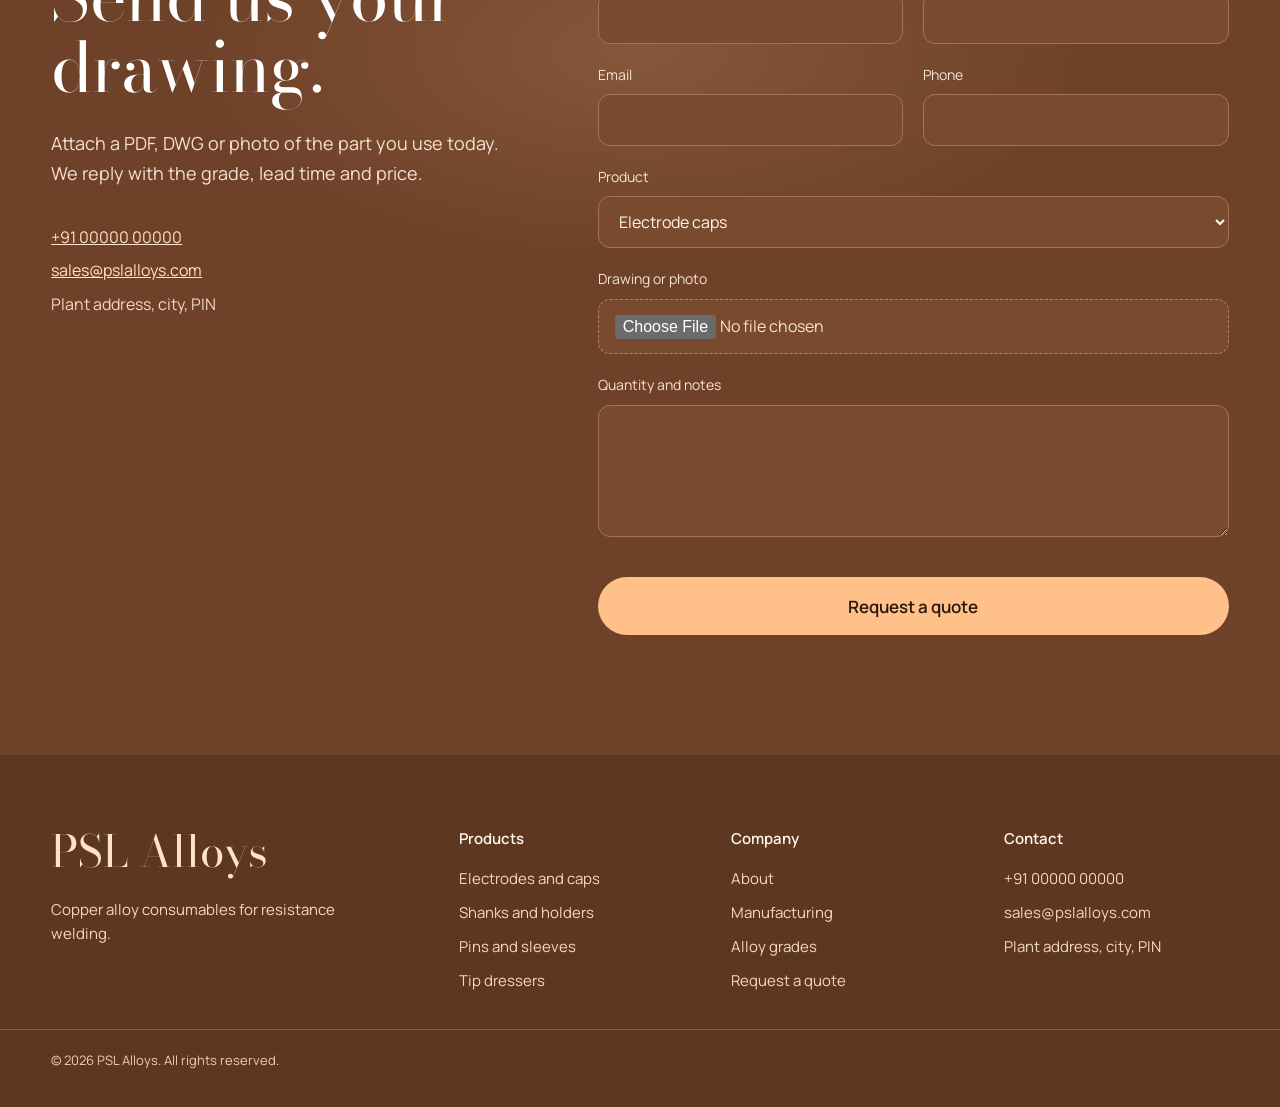
==== commit cbb535d9: "Switch site theme from dark copper to mid copper Retune colour tokens and hard-coded shades (header," ====
--- a/index.html
+++ b/index.html
@@ -5,7 +5,7 @@
 <meta name="viewport" content="width=device-width, initial-scale=1, viewport-fit=cover">
 <title>PSL Alloys | Copper resistance welding electrodes, caps and shanks</title>
 <meta name="description" content="PSL Alloys manufactures resistance welding consumables in CuCrZr, CuCoBe and tungsten copper: electrode caps, shanks, holders, seam wheels, pins and tip dressers.">
-<meta name="theme-color" content="#15100C">
+<meta name="theme-color" content="#7A4A2E">
 <link rel="preconnect" href="https://fonts.googleapis.com">
 <link rel="preconnect" href="https://fonts.gstatic.com" crossorigin>
 <link rel="stylesheet" href="https://fonts.googleapis.com/css2?family=Bodoni+Moda:ital,opsz,wght@0,6..96,400;0,6..96,500;1,6..96,400&family=Manrope:wght@400;500;600&display=swap">
@@ -118,7 +118,7 @@
     <a href="#quote" class="tile" data-product="Shanks"><div class="tile-img lit"><img src="assets/cut-shank.webp" loading="lazy" alt="Straight copper electrode shank"></div><div class="tile-body"><h3>Shanks</h3><p>Straight shanks with Morse, ISO or custom tapers.</p></div></a>
     <a href="#quote" class="tile" data-product="Electrode holders"><div class="tile-img lit"><img src="assets/cut-holder.webp" loading="lazy" alt="Copper electrode holder with side water port"></div><div class="tile-body"><h3>Electrode holders</h3><p>Holders with side water ports for press and gun use.</p></div></a>
     <a href="#quote" class="tile" data-product="Seam welding wheels"><div class="tile-img"><img class="cover" src="assets/seam-wheels.webp" loading="lazy" alt="Copper seam welding wheels and hubs"></div><div class="tile-body"><h3>Seam welding wheels</h3><p>Blanks or machined wheels up to Ø 250 mm, with hubs.</p></div></a>
-    <a href="#quote" class="tile" data-product="Bolt welding electrodes"><div class="tile-img lit"><svg width="170" height="130" viewBox="0 0 120 90" fill="none" stroke="#E0894E" stroke-width="1.4" aria-hidden="true"><rect x="36" y="30" width="48" height="52"/><rect x="46" y="14" width="28" height="16" fill="#4A3224"/><line x1="60" y1="14" x2="60" y2="30"/></svg></div><div class="tile-body"><h3>Bolt welding electrodes</h3><p>Projection electrodes with tungsten or moly inserts.</p></div></a>
+    <a href="#quote" class="tile" data-product="Bolt welding electrodes"><div class="tile-img lit"><svg width="170" height="130" viewBox="0 0 120 90" fill="none" stroke="#FFC08A" stroke-width="1.4" aria-hidden="true"><rect x="36" y="30" width="48" height="52"/><rect x="46" y="14" width="28" height="16" fill="#5E3721"/><line x1="60" y1="14" x2="60" y2="30"/></svg></div><div class="tile-body"><h3>Bolt welding electrodes</h3><p>Projection electrodes with tungsten or moly inserts.</p></div></a>
     <a href="#quote" class="tile" data-product="KCF sleeves"><div class="tile-img"><img class="cover" src="assets/kcf-sleeves.webp" loading="lazy" alt="Grey KCF insulating sleeves"></div><div class="tile-body"><h3>KCF sleeves</h3><p>Insulating sleeves that keep current out of the pin.</p></div></a>
     <a href="#quote" class="tile" data-product="Springs"><div class="tile-img lit steel"><img src="assets/cut-springs.webp" loading="lazy" alt="Four compression springs"></div><div class="tile-body"><h3>Springs</h3><p>Return springs for projection and nut-feed electrodes.</p></div></a>
     <a href="#quote" class="tile" data-product="Tip dressers"><div class="tile-img"><img class="cover" src="assets/tip-dresser.webp" loading="lazy" alt="Pneumatic tip dresser with cutter blades"></div><div class="tile-body"><h3>Tip dressers</h3><p>Pneumatic dressers and blades that restore cap faces.</p></div></a>
--- a/styles.css
+++ b/styles.css
@@ -1,26 +1,26 @@
-/* PSL Alloys: dark premium theme. The brand is dark in every mode, so both schemes resolve to the same tokens. */
+/* PSL Alloys: mid copper theme. The brand looks the same in every mode, so both schemes resolve to the same tokens. */
 :root,
 :root[data-theme="light"],
 :root[data-theme="dark"] {
-  --bg: #15100C;
-  --bg-2: #1D1510;
-  --panel: #221812;
-  --line: #3A2A20;
-  --line-soft: #2E2119;
-  --text: #F2E7DC;
-  --text-hi: #F7EDE3;
-  --muted: #D8C4B2;
-  --muted-2: #BFA894;
-  --faint: #A8917E;
-  --copper: #E0894E;
-  --champagne: #F3C9A1;
-  --ink: #1A0F08;
-  --glow: rgba(232, 140, 78, 0.45);
+  --bg: #7A4A2E;
+  --bg-2: #6E4229;
+  --panel: #673D25;
+  --line: #A87252;
+  --line-soft: #8E5B3D;
+  --text: #FFF6EE;
+  --text-hi: #FFFFFF;
+  --muted: #F6E2D2;
+  --muted-2: #F2D8C4;
+  --faint: #EDCDB4;
+  --copper: #FFC08A;
+  --champagne: #FFE3C8;
+  --ink: #2A160B;
+  --glow: rgba(255, 196, 150, 0.45);
   --serif: 'Bodoni Moda', 'Didot', 'Bodoni 72', Georgia, serif;
   --sans: 'Manrope', 'Segoe UI', system-ui, -apple-system, sans-serif;
   color-scheme: dark;
 }
-@media (prefers-color-scheme: dark) { :root:not([data-theme="light"]) { --bg: #15100C; } }
+@media (prefers-color-scheme: dark) { :root:not([data-theme="light"]) { --bg: #7A4A2E; } }
 
 :root { box-sizing: border-box; padding-top: env(safe-area-inset-top, 0px); padding-bottom: env(safe-area-inset-bottom, 0px); }
 *, *::before, *::after { box-sizing: inherit; }
@@ -49,7 +49,7 @@
 .btn { display: inline-flex; align-items: center; justify-content: center; min-height: 52px; padding: 0 30px; border-radius: 999px; font-weight: 600; font-size: 16px; text-decoration: none; cursor: pointer; transition: background .2s, color .2s, border-color .2s; }
 .btn-solid { background: var(--copper); color: var(--ink); border: none; }
 .btn-solid:hover { background: var(--champagne); color: var(--ink); }
-.btn-ghost { border: 1px solid #5A3F2E; color: var(--text); font-weight: 500; }
+.btn-ghost { border: 1px solid #B88262; color: var(--text); font-weight: 500; }
 .btn-ghost:hover { border-color: var(--copper); color: var(--text); }
 .btn-outline { border: 1px solid var(--copper); color: var(--champagne); min-height: 46px; padding: 0 22px; }
 .btn-outline:hover { background: var(--copper); color: var(--ink); }
@@ -57,7 +57,7 @@
 
 /* header */
 .site-header { position: sticky; top: env(safe-area-inset-top, 0px); z-index: 50; transition: background .3s, border-color .3s; border-bottom: 1px solid transparent; }
-.site-header.scrolled { background: rgba(21, 16, 12, 0.86); backdrop-filter: blur(14px); -webkit-backdrop-filter: blur(14px); border-bottom-color: var(--line-soft); }
+.site-header.scrolled { background: rgba(122, 74, 46, 0.9); backdrop-filter: blur(14px); -webkit-backdrop-filter: blur(14px); border-bottom-color: var(--line-soft); }
 .header-inner { display: flex; align-items: center; justify-content: space-between; height: 84px; }
 .logo { font-family: var(--serif); font-size: 30px; font-weight: 500; color: var(--text); text-decoration: none; letter-spacing: .5px; }
 .nav { display: flex; align-items: center; gap: 34px; }
@@ -72,10 +72,10 @@
 .hero { position: relative; overflow: hidden; padding: 32px clamp(20px, 4vw, 56px) 120px; text-align: center; }
 .hero h1 { position: relative; z-index: 1; max-width: 1200px; margin: 0 auto; font-size: clamp(54px, 9.4vw, 136px); line-height: .98; letter-spacing: -0.02em; }
 .hero-stage { position: relative; width: min(640px, 92vw); aspect-ratio: 640 / 460; margin: 20px auto 0; }
-.hero-caps { position: relative; width: 100%; height: 100%; object-fit: contain; filter: drop-shadow(0 40px 50px rgba(0,0,0,.55)) drop-shadow(0 0 40px rgba(224,137,78,.25)); }
-.glow { position: absolute; left: 50%; top: 50%; width: 118%; height: 110%; transform: translate(-50%, -50%); background: radial-gradient(closest-side, rgba(232,140,78,.42), rgba(180,90,40,.16) 50%, rgba(21,16,12,0) 76%); pointer-events: none; }
-.hero-glow { top: 52%; width: 130%; height: 135%; background: radial-gradient(closest-side, rgba(232,140,78,.55), rgba(180,90,40,.22) 45%, rgba(21,16,12,0) 75%); }
-.glow-steel { background: radial-gradient(closest-side, rgba(214,196,176,.28), rgba(21,16,12,0) 72%); }
+.hero-caps { position: relative; width: 100%; height: 100%; object-fit: contain; filter: drop-shadow(0 40px 50px rgba(0,0,0,.55)) drop-shadow(0 0 40px rgba(255,196,150,.3)); }
+.glow { position: absolute; left: 50%; top: 50%; width: 118%; height: 110%; transform: translate(-50%, -50%); background: radial-gradient(closest-side, rgba(255,196,150,.42), rgba(214,130,80,.16) 50%, rgba(122,74,46,0) 76%); pointer-events: none; }
+.hero-glow { top: 52%; width: 130%; height: 135%; background: radial-gradient(closest-side, rgba(255,196,150,.55), rgba(214,130,80,.22) 45%, rgba(122,74,46,0) 75%); }
+.glow-steel { background: radial-gradient(closest-side, rgba(214,196,176,.28), rgba(122,74,46,0) 72%); }
 .actions { display: flex; justify-content: center; flex-wrap: wrap; gap: 14px; margin-top: 36px; }
 
 @keyframes rise { from { opacity: 0; transform: translateY(80px) scale(.92); } to { opacity: 1; transform: none; } }
@@ -116,9 +116,9 @@
 }
 
 /* manufacturing band */
-.made { position: relative; min-height: 760px; background: #3A2619; display: flex; align-items: center; overflow: hidden; }
+.made { position: relative; min-height: 760px; background: #5E3721; display: flex; align-items: center; overflow: hidden; }
 .made-bg { position: absolute; inset: 0; width: 100%; height: 100%; object-fit: cover; object-position: center 35%; filter: brightness(.82) saturate(1.05); }
-.made-shade { position: absolute; inset: 0; background: linear-gradient(90deg, rgba(40,24,15,.88) 0%, rgba(40,24,15,.6) 42%, rgba(40,24,15,.08) 100%); }
+.made-shade { position: absolute; inset: 0; background: linear-gradient(90deg, rgba(94,55,33,.88) 0%, rgba(94,55,33,.6) 42%, rgba(94,55,33,.08) 100%); }
 .made-inner { position: relative; width: 100%; display: flex; flex-direction: column; gap: 28px; padding-block: 100px; }
 .made-inner h2 { max-width: 620px; }
 .steps { margin: 12px 0 0; padding: 0; list-style: none; max-width: 520px; display: flex; flex-direction: column; gap: 14px; }
@@ -130,13 +130,13 @@
 .strip-head { display: flex; justify-content: space-between; align-items: flex-end; gap: 32px; padding-bottom: 40px; }
 .strip-ctrl { display: flex; gap: 10px; }
 .round { width: 52px; height: 52px; border-radius: 50%; border: 1px solid var(--line); background: transparent; color: var(--text); display: grid; place-items: center; cursor: pointer; transition: border-color .2s, background .2s; }
-.round:hover { border-color: var(--copper); background: rgba(224,137,78,.1); }
-.strip { display: flex; gap: 24px; overflow-x: auto; scroll-snap-type: x mandatory; padding: 0 max(clamp(20px, 4vw, 56px), calc((100vw - 1320px) / 2 + 56px)) 28px; scroll-padding-inline: max(clamp(20px, 4vw, 56px), calc((100vw - 1320px) / 2 + 56px)); scrollbar-width: thin; scrollbar-color: #5A3F2E transparent; }
+.round:hover { border-color: var(--copper); background: rgba(255,192,138,.14); }
+.strip { display: flex; gap: 24px; overflow-x: auto; scroll-snap-type: x mandatory; padding: 0 max(clamp(20px, 4vw, 56px), calc((100vw - 1320px) / 2 + 56px)) 28px; scroll-padding-inline: max(clamp(20px, 4vw, 56px), calc((100vw - 1320px) / 2 + 56px)); scrollbar-width: thin; scrollbar-color: #B88262 transparent; }
 .tile { flex: 0 0 clamp(270px, 26vw, 330px); scroll-snap-align: start; display: flex; flex-direction: column; background: var(--panel); border: 1px solid var(--line); border-radius: 20px; overflow: hidden; text-decoration: none; color: var(--text); transition: border-color .25s, transform .25s; }
-.tile:hover { border-color: #6B4A35; color: var(--text); transform: translateY(-4px); }
+.tile:hover { border-color: var(--copper); color: var(--text); transform: translateY(-4px); }
 .tile-img { height: 300px; display: flex; align-items: center; justify-content: center; overflow: hidden; }
-.tile-img.lit { background: radial-gradient(closest-side, rgba(232,140,78,.32), rgba(34,24,18,0) 80%); }
-.tile-img.lit.steel { background: radial-gradient(closest-side, rgba(214,196,176,.24), rgba(34,24,18,0) 80%); }
+.tile-img.lit { background: radial-gradient(closest-side, rgba(255,196,150,.32), rgba(103,61,37,0) 80%); }
+.tile-img.lit.steel { background: radial-gradient(closest-side, rgba(214,196,176,.24), rgba(103,61,37,0) 80%); }
 .tile-img img { max-width: 82%; max-height: 230px; object-fit: contain; filter: drop-shadow(0 20px 24px rgba(0,0,0,.55)); }
 .tile-img img.cover { max-width: none; max-height: none; width: 100%; height: 100%; object-fit: cover; filter: none; }
 .tile-body { padding: 22px 26px 28px; display: flex; flex-direction: column; gap: 8px; }
@@ -155,17 +155,17 @@
 .grade-pills button:hover { border-color: var(--copper); }
 .grade-pills button[aria-pressed="true"] { background: var(--copper); border-color: var(--copper); color: var(--ink); }
 .grade-card { position: relative; overflow: hidden; background: var(--bg); border: 1px solid var(--line); border-radius: 24px; padding: clamp(28px, 4vw, 48px); display: flex; flex-direction: column; gap: 30px; }
-.gc-glow { position: absolute; right: -120px; top: -120px; width: 360px; height: 360px; background: radial-gradient(closest-side, rgba(232,140,78,.3), rgba(21,16,12,0)); pointer-events: none; }
+.gc-glow { position: absolute; right: -120px; top: -120px; width: 360px; height: 360px; background: radial-gradient(closest-side, rgba(255,196,150,.3), rgba(122,74,46,0)); pointer-events: none; }
 .gc-top { position: relative; display: flex; justify-content: space-between; align-items: flex-start; gap: 20px; }
 .gc-name { font-family: var(--serif); font-size: clamp(48px, 5vw, 64px); line-height: 1; color: var(--champagne); }
 .gc-full { margin-top: 8px; font-size: 16px; color: var(--muted-2); }
-.chip { font-size: 14px; border: 1px solid #5A3F2E; border-radius: 999px; padding: 8px 14px; white-space: nowrap; }
+.chip { font-size: 14px; border: 1px solid #B88262; border-radius: 999px; padding: 8px 14px; white-space: nowrap; }
 .meter { position: relative; display: flex; flex-direction: column; gap: 10px; }
 .meter-row { display: flex; justify-content: space-between; font-size: 14px; color: var(--muted-2); }
 .meter-row strong { color: var(--text); font-weight: 500; }
 .bar { height: 8px; background: var(--line-soft); border-radius: 999px; overflow: hidden; }
 .bar i { display: block; height: 100%; border-radius: 999px; width: 0; transition: width .5s cubic-bezier(.2,.7,.2,1); }
-.fill-cu { background: linear-gradient(90deg, #B8622E, #F3C9A1); }
+.fill-cu { background: linear-gradient(90deg, #C9784A, #F3C9A1); }
 .gc-use { position: relative; border-top: 1px solid var(--line); padding-top: 24px; }
 .gc-use span { font-size: 14px; color: var(--faint); }
 .gc-specs { position: relative; margin: 0; display: grid; grid-template-columns: 1fr 1fr; gap: 18px 32px; }
@@ -178,7 +178,7 @@
 .comp li.comp-only { grid-column: 1 / -1; font-size: 16px; }
 .h-md { font-size: clamp(30px, 3vw, 42px); line-height: 1.1; }
 .grade-table-wrap { display: flex; flex-direction: column; gap: 24px; padding-bottom: 120px; }
-.table-scroll { overflow-x: auto; border: 1px solid var(--line); border-radius: 20px; background: var(--bg); scrollbar-width: thin; scrollbar-color: #5A3F2E transparent; }
+.table-scroll { overflow-x: auto; border: 1px solid var(--line); border-radius: 20px; background: var(--bg); scrollbar-width: thin; scrollbar-color: #B88262 transparent; }
 .grade-table { width: 100%; min-width: 880px; border-collapse: collapse; font-size: 15px; }
 .grade-table th, .grade-table td { padding: 14px 18px; text-align: left; vertical-align: top; border-bottom: 1px solid var(--line-soft); }
 .grade-table thead th { font-size: 13px; font-weight: 600; color: var(--faint); background: var(--panel); white-space: nowrap; }
@@ -195,7 +195,7 @@
 .about { display: grid; grid-template-columns: minmax(0, 1.1fr) minmax(0, 1fr); gap: 72px; align-items: center; padding-block: 120px; }
 .about-pics { display: grid; grid-template-columns: 1fr 1fr; gap: 20px; }
 .about-pics > img { width: 100%; aspect-ratio: 3 / 4; object-fit: cover; border-radius: 20px; }
-.about-second { margin-top: 64px; aspect-ratio: 3 / 4; border-radius: 20px; background: radial-gradient(closest-side, rgba(232,140,78,.35), rgba(34,24,18,0) 85%), var(--panel); border: 1px solid var(--line); display: flex; align-items: center; justify-content: center; }
+.about-second { margin-top: 64px; aspect-ratio: 3 / 4; border-radius: 20px; background: radial-gradient(closest-side, rgba(255,196,150,.35), rgba(103,61,37,0) 85%), var(--panel); border: 1px solid var(--line); display: flex; align-items: center; justify-content: center; }
 .about-second img { max-height: 78%; max-width: 70%; object-fit: contain; filter: drop-shadow(0 24px 30px rgba(0,0,0,.6)); }
 .about-copy { display: flex; flex-direction: column; gap: 24px; }
 .about-copy .eyebrow { margin: 0; }
@@ -216,7 +216,7 @@
 
 /* quote */
 .quote { position: relative; background: var(--bg-2); border-top: 1px solid var(--line-soft); overflow: hidden; }
-.quote-glow { position: absolute; left: 50%; top: 0; width: 900px; height: 420px; transform: translateX(-50%); background: radial-gradient(closest-side, rgba(232,140,78,.16), rgba(29,21,16,0)); pointer-events: none; }
+.quote-glow { position: absolute; left: 50%; top: 0; width: 900px; height: 420px; transform: translateX(-50%); background: radial-gradient(closest-side, rgba(255,196,150,.16), rgba(110,66,41,0)); pointer-events: none; }
 .quote-inner { position: relative; display: grid; grid-template-columns: minmax(0, .85fr) minmax(0, 1.15fr); gap: 80px; padding-block: 120px; }
 .quote-copy { display: flex; flex-direction: column; gap: 24px; }
 address { font-style: normal; display: flex; flex-direction: column; gap: 8px; margin-top: 12px; font-size: 16px; color: var(--muted-2); }
@@ -225,15 +225,15 @@
 .form .span2 { grid-column: span 2; }
 .form input, .form select, .form textarea { width: 100%; min-height: 52px; border: 1px solid var(--line); border-radius: 12px; background: var(--bg); color: var(--text); padding: 0 16px; font-size: 16px; transition: border-color .2s; }
 .form textarea { padding: 14px 16px; resize: vertical; min-height: 120px; }
-.form input[type="file"] { padding: 14px 16px; border-style: dashed; border-color: #5A3F2E; color: var(--muted); }
+.form input[type="file"] { padding: 14px 16px; border-style: dashed; border-color: #B88262; color: var(--muted); }
 .form input:focus, .form select:focus, .form textarea:focus { border-color: var(--copper); }
-.form [aria-invalid="true"] { border-color: #E5775F; }
+.form [aria-invalid="true"] { border-color: #FFB4A0; }
 .form-msg { margin: 0; min-height: 0; font-size: 15px; color: var(--champagne); }
-.form-msg.err { color: #F09A86; }
+.form-msg.err { color: #FFD3C7; }
 .form button { min-height: 58px; font-size: 17px; }
 
 /* footer */
-.footer { background: #100C09; }
+.footer { background: #5E3721; }
 .foot-grid { display: grid; grid-template-columns: 1.6fr 1fr 1fr 1fr; gap: 48px; padding-block: 72px 36px; }
 .foot-grid p { margin: 12px 0 0; max-width: 320px; font-size: 15px; color: var(--muted-2); }
 .foot-grid h4 { margin: 0 0 6px; font-size: 15px; font-weight: 600; color: var(--text); }
@@ -241,7 +241,7 @@
 .foot-grid a { color: var(--muted-2); text-decoration: none; }
 .foot-grid a:hover { color: var(--champagne); }
 .foot-logo { font-family: var(--serif); font-size: 44px; color: var(--champagne); line-height: 1.1; }
-.foot-base { border-top: 1px solid var(--line-soft); padding-block: 20px 36px; font-size: 13px; color: #8F7A69; }
+.foot-base { border-top: 1px solid var(--line-soft); padding-block: 20px 36px; font-size: 13px; color: var(--faint); }
 
 /* tablet */
 @media (max-width: 1024px) {
@@ -254,7 +254,7 @@
   .strength-grid { grid-template-columns: repeat(2, minmax(0, 1fr)); }
   .foot-grid { grid-template-columns: 1fr 1fr; }
   .made { min-height: 680px; }
-  .made-shade { background: linear-gradient(0deg, rgba(40,24,15,.92) 0%, rgba(40,24,15,.72) 55%, rgba(40,24,15,.15) 100%); }
+  .made-shade { background: linear-gradient(0deg, rgba(94,55,33,.92) 0%, rgba(94,55,33,.72) 55%, rgba(94,55,33,.15) 100%); }
 }
 
 /* phone */
@@ -262,7 +262,7 @@
   body { font-size: 16px; }
   .br-lg { display: none; }
   .menu-btn { display: flex; }
-  .nav { position: absolute; top: 100%; left: 0; right: 0; flex-direction: column; align-items: stretch; gap: 0; background: rgba(21,16,12,.97); backdrop-filter: blur(14px); -webkit-backdrop-filter: blur(14px); border-bottom: 1px solid var(--line); padding: 8px 20px 24px; transform: translateY(-8px); opacity: 0; visibility: hidden; transition: opacity .2s, transform .2s, visibility .2s; }
+  .nav { position: absolute; top: 100%; left: 0; right: 0; flex-direction: column; align-items: stretch; gap: 0; background: rgba(122,74,46,.97); backdrop-filter: blur(14px); -webkit-backdrop-filter: blur(14px); border-bottom: 1px solid var(--line); padding: 8px 20px 24px; transform: translateY(-8px); opacity: 0; visibility: hidden; transition: opacity .2s, transform .2s, visibility .2s; }
   .nav.open { transform: none; opacity: 1; visibility: visible; }
   .nav a:not(.btn) { padding: 16px 4px; font-size: 18px; border-bottom: 1px solid var(--line-soft); }
   .nav .btn { margin-top: 18px; min-height: 52px; }
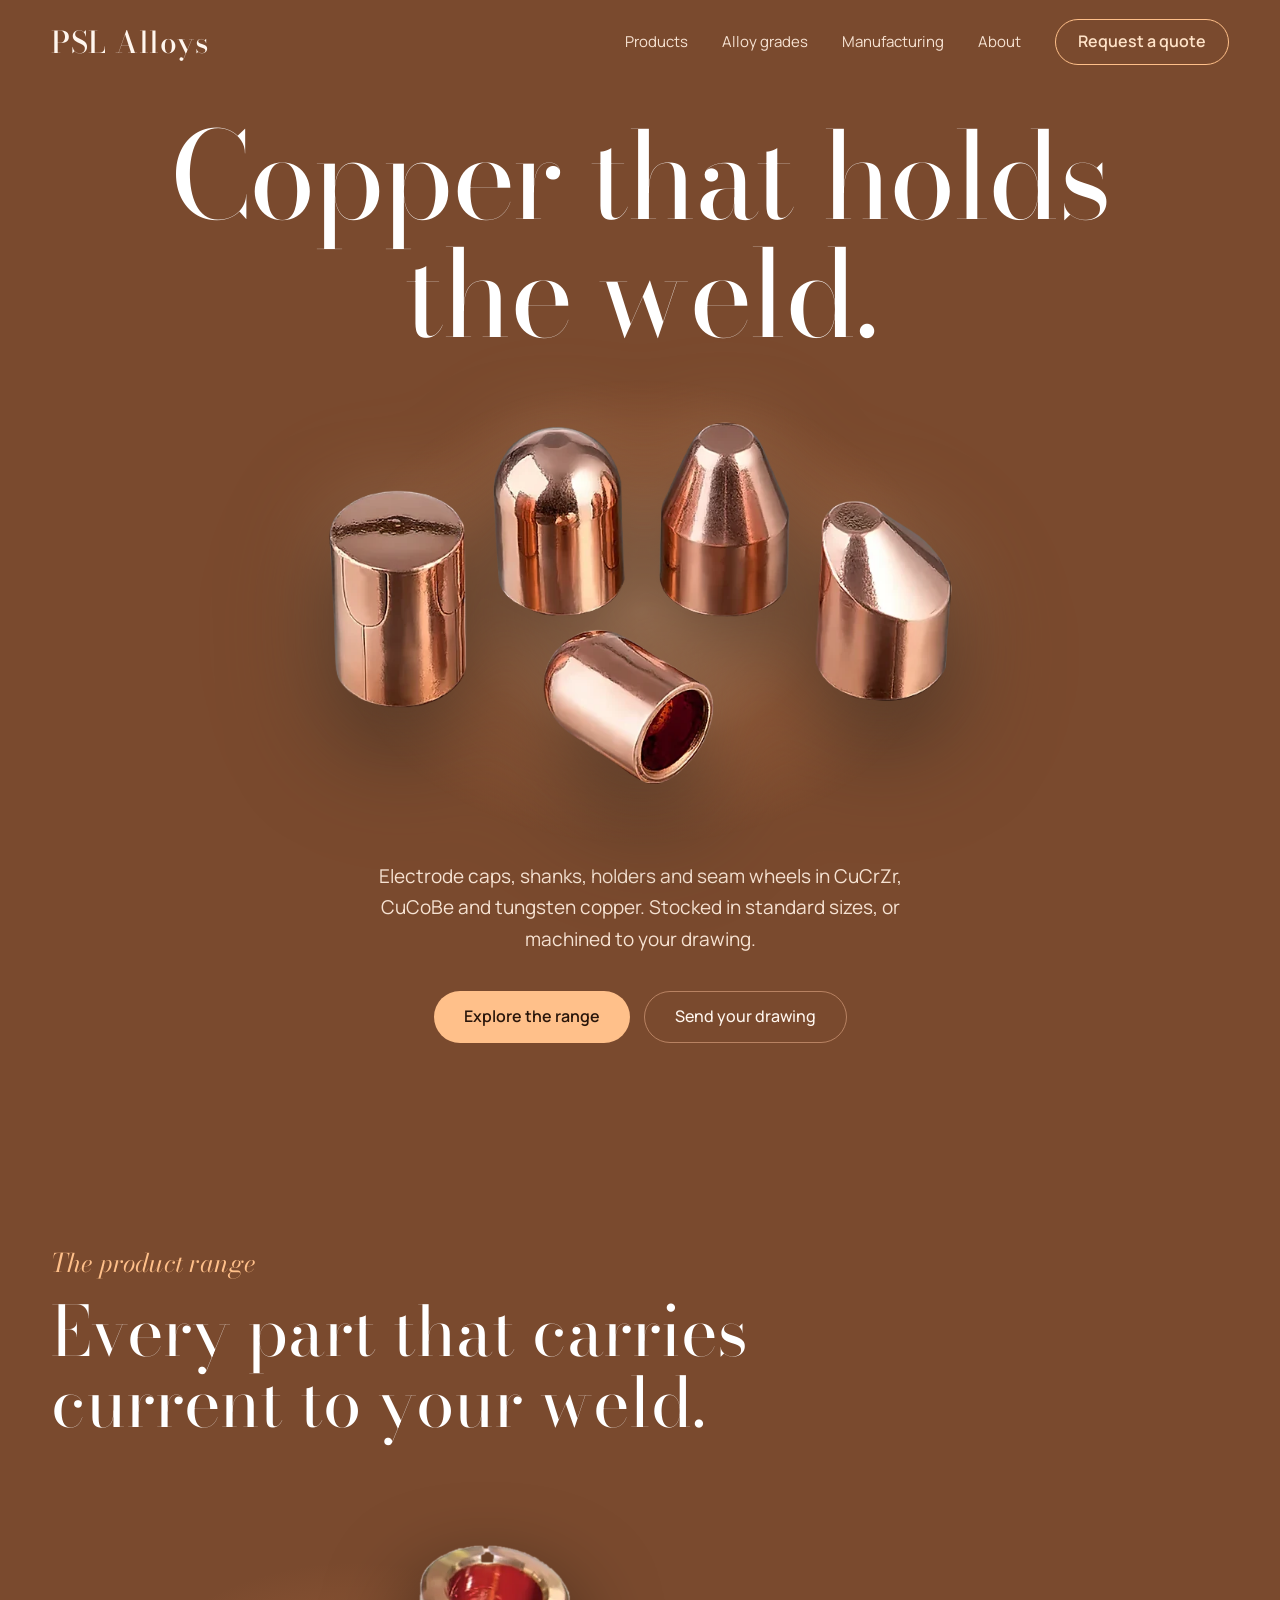
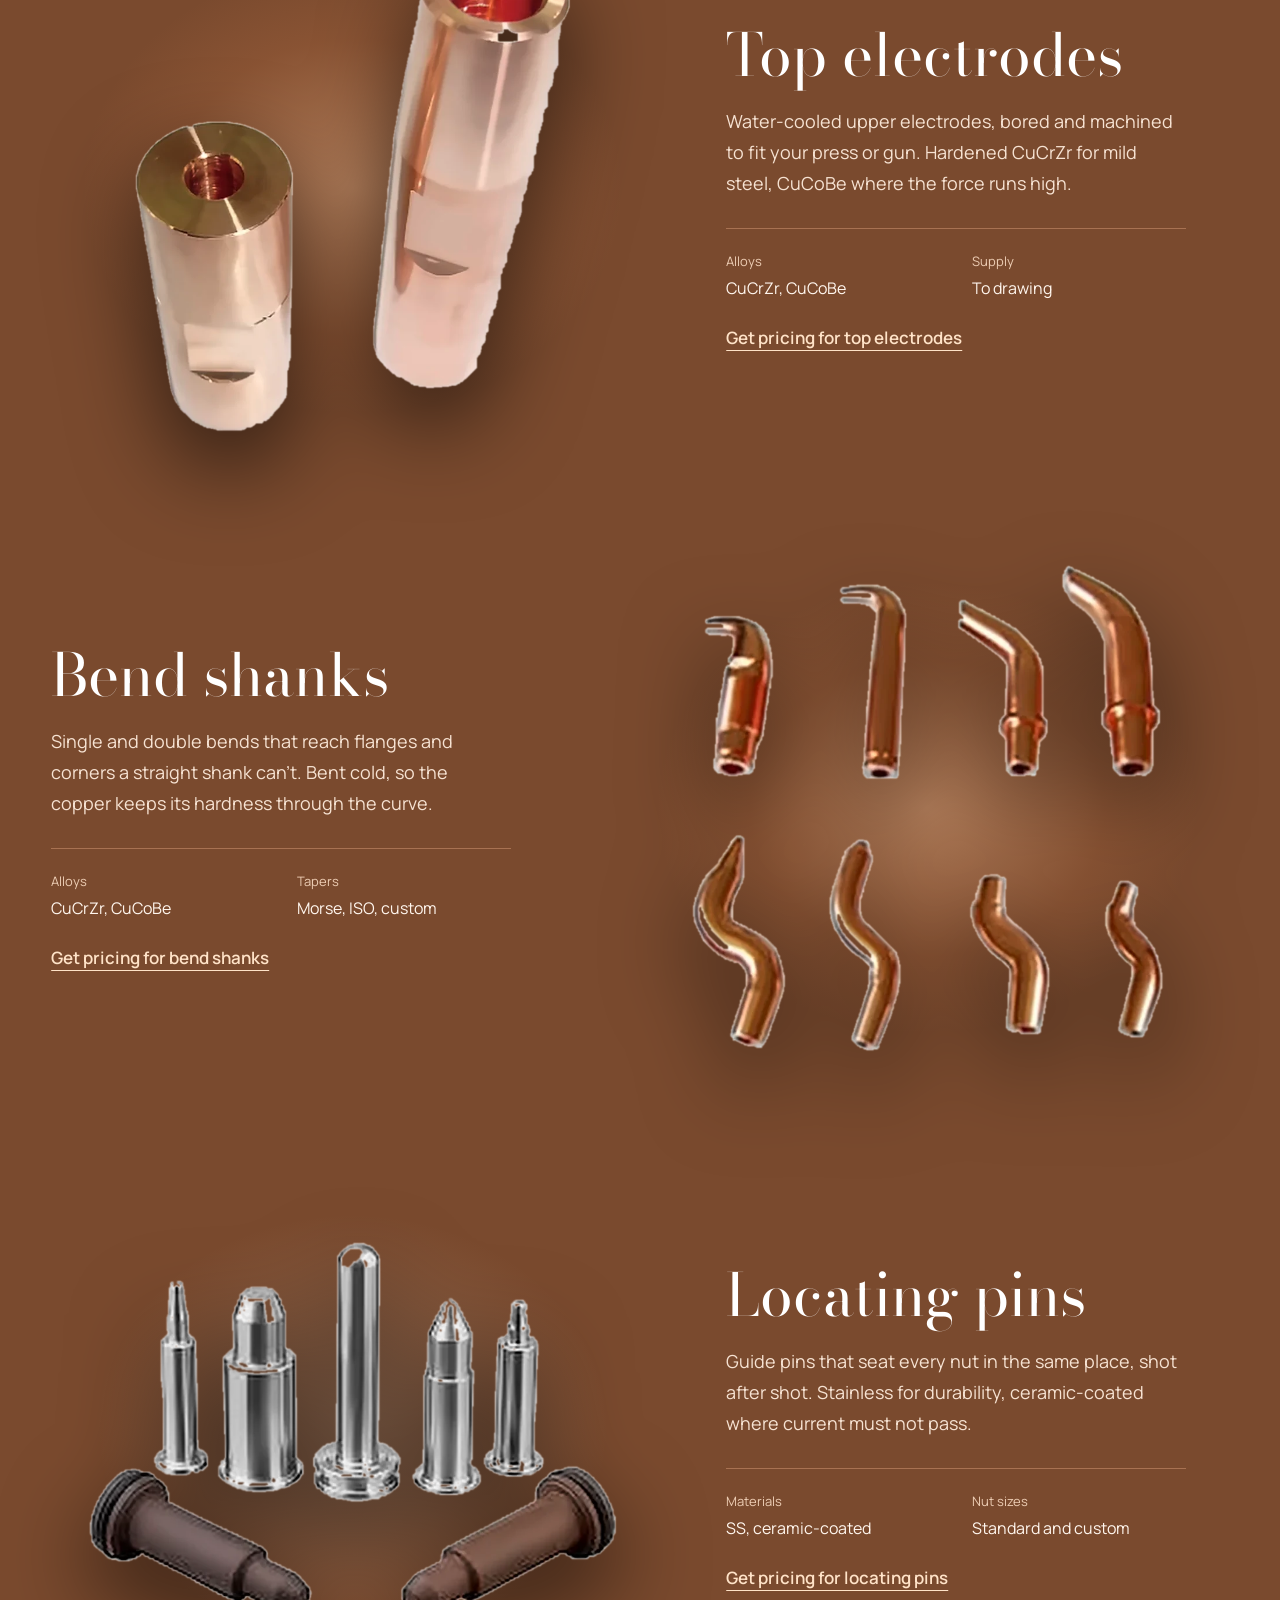
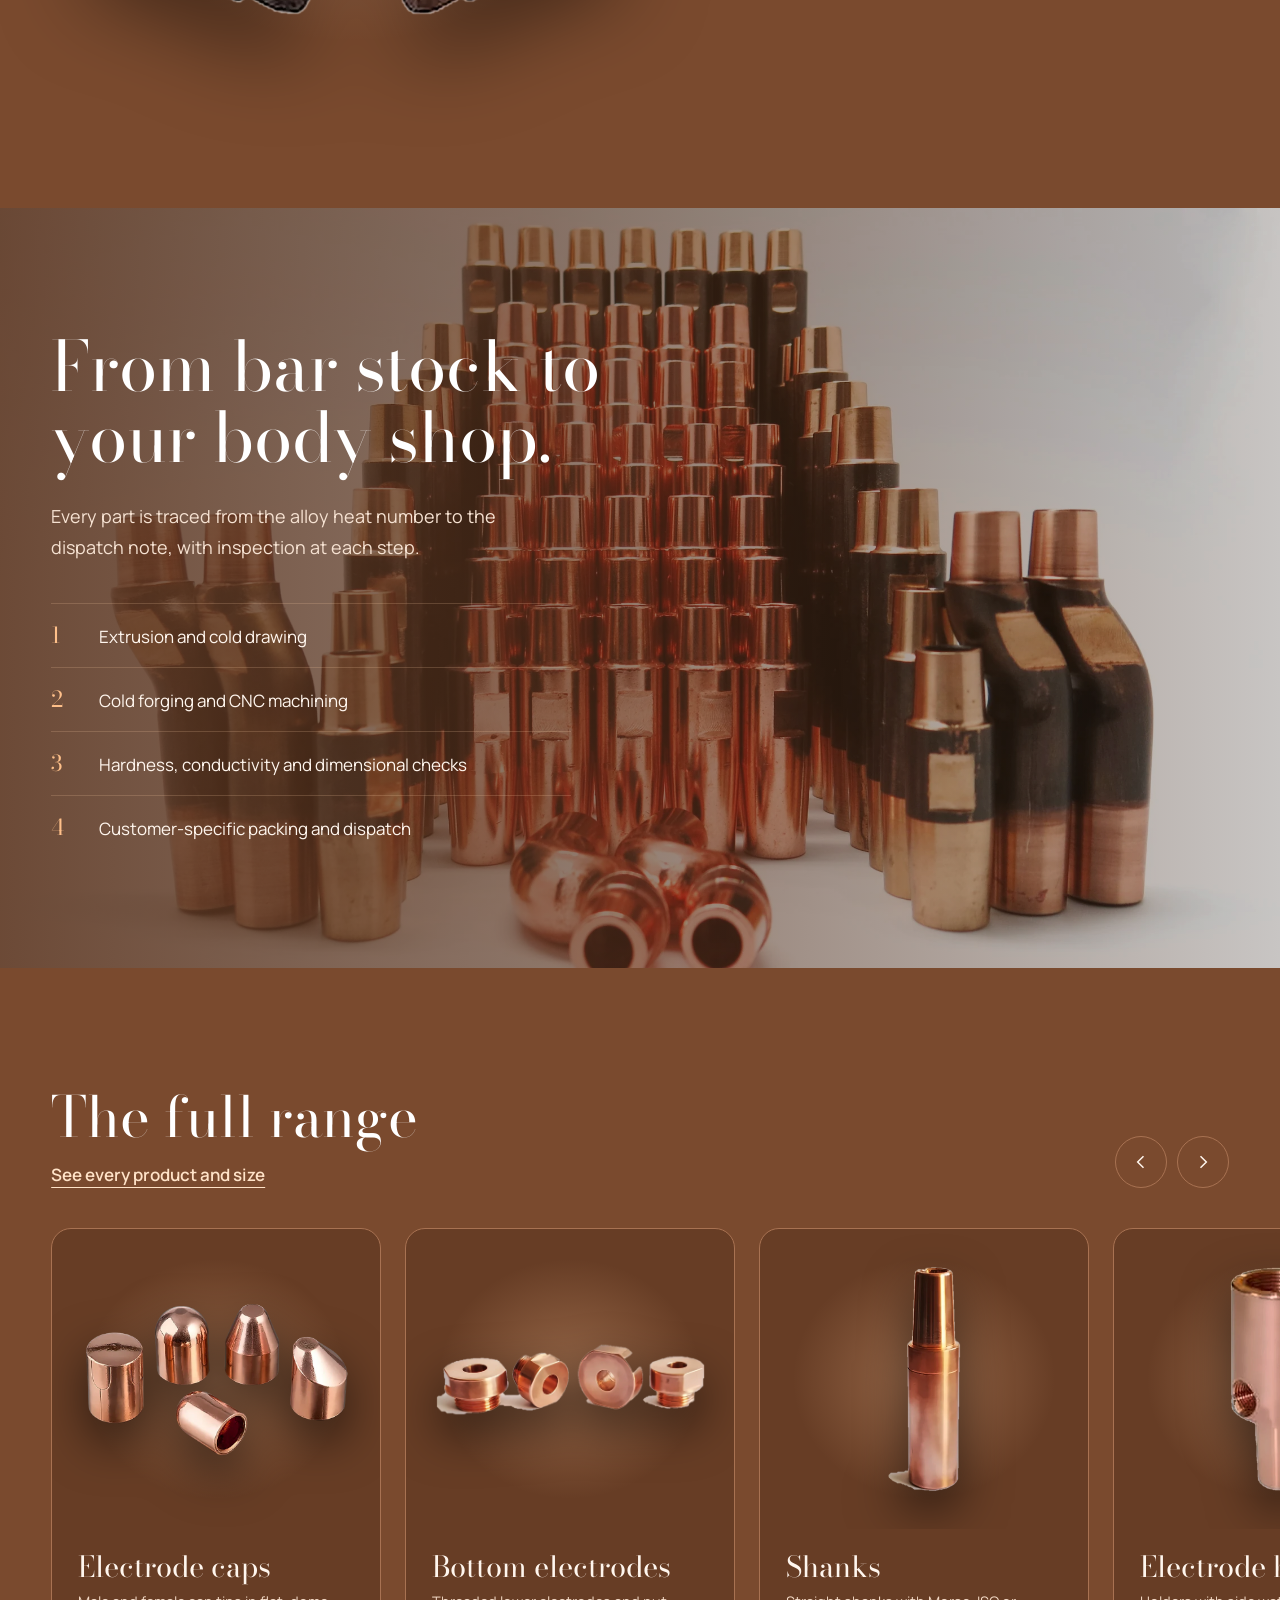
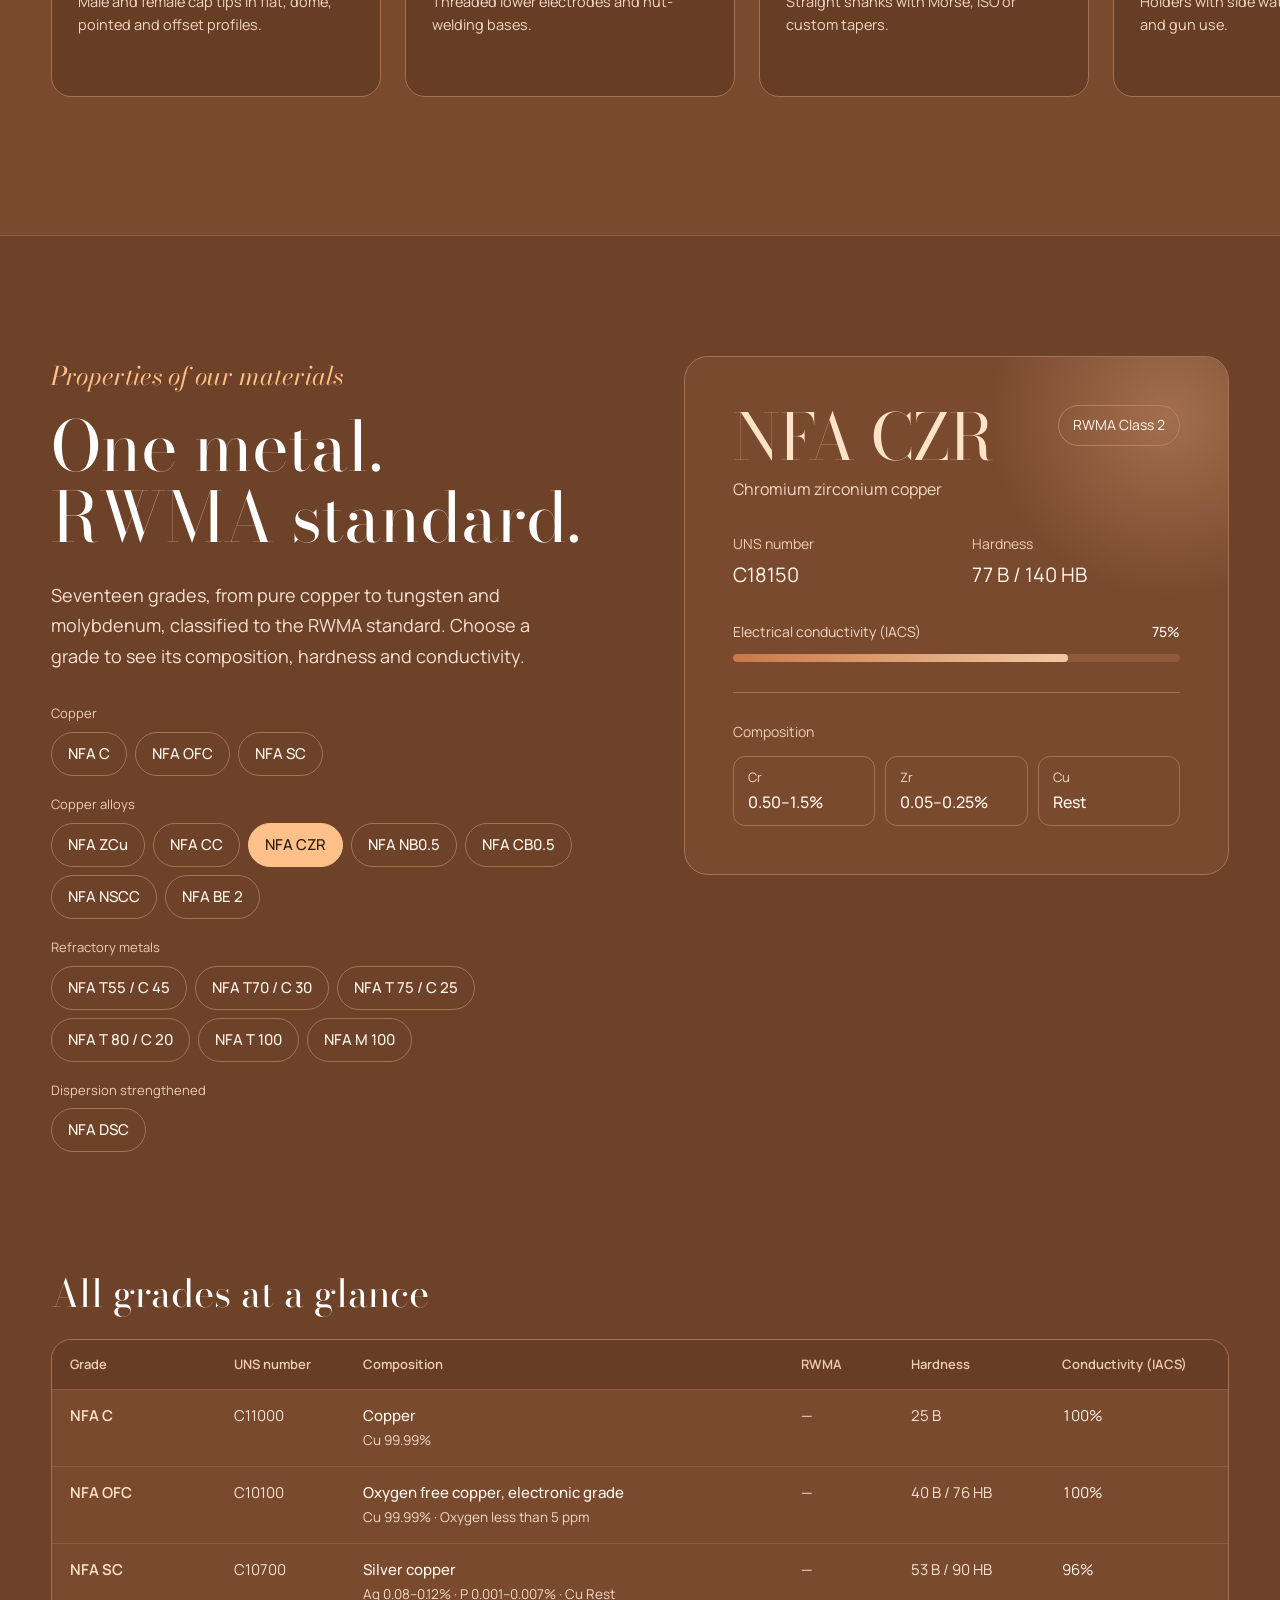
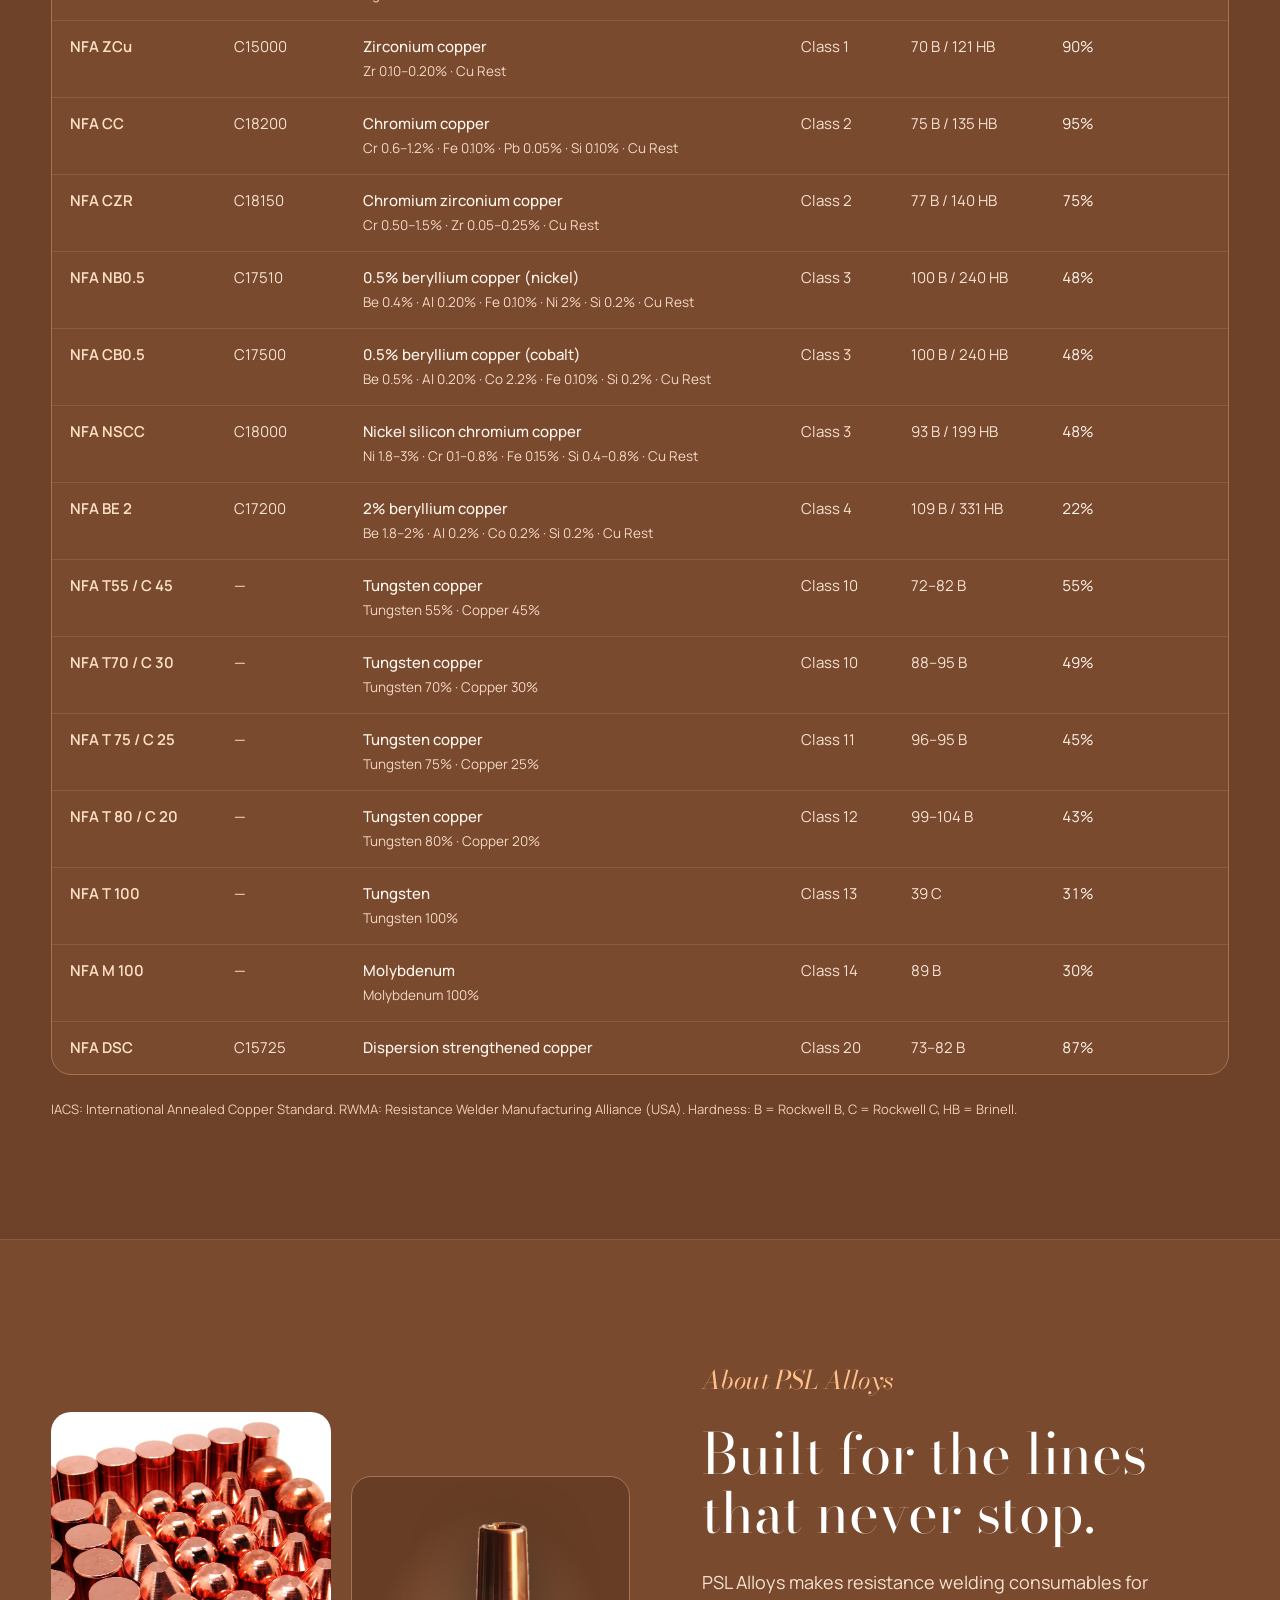
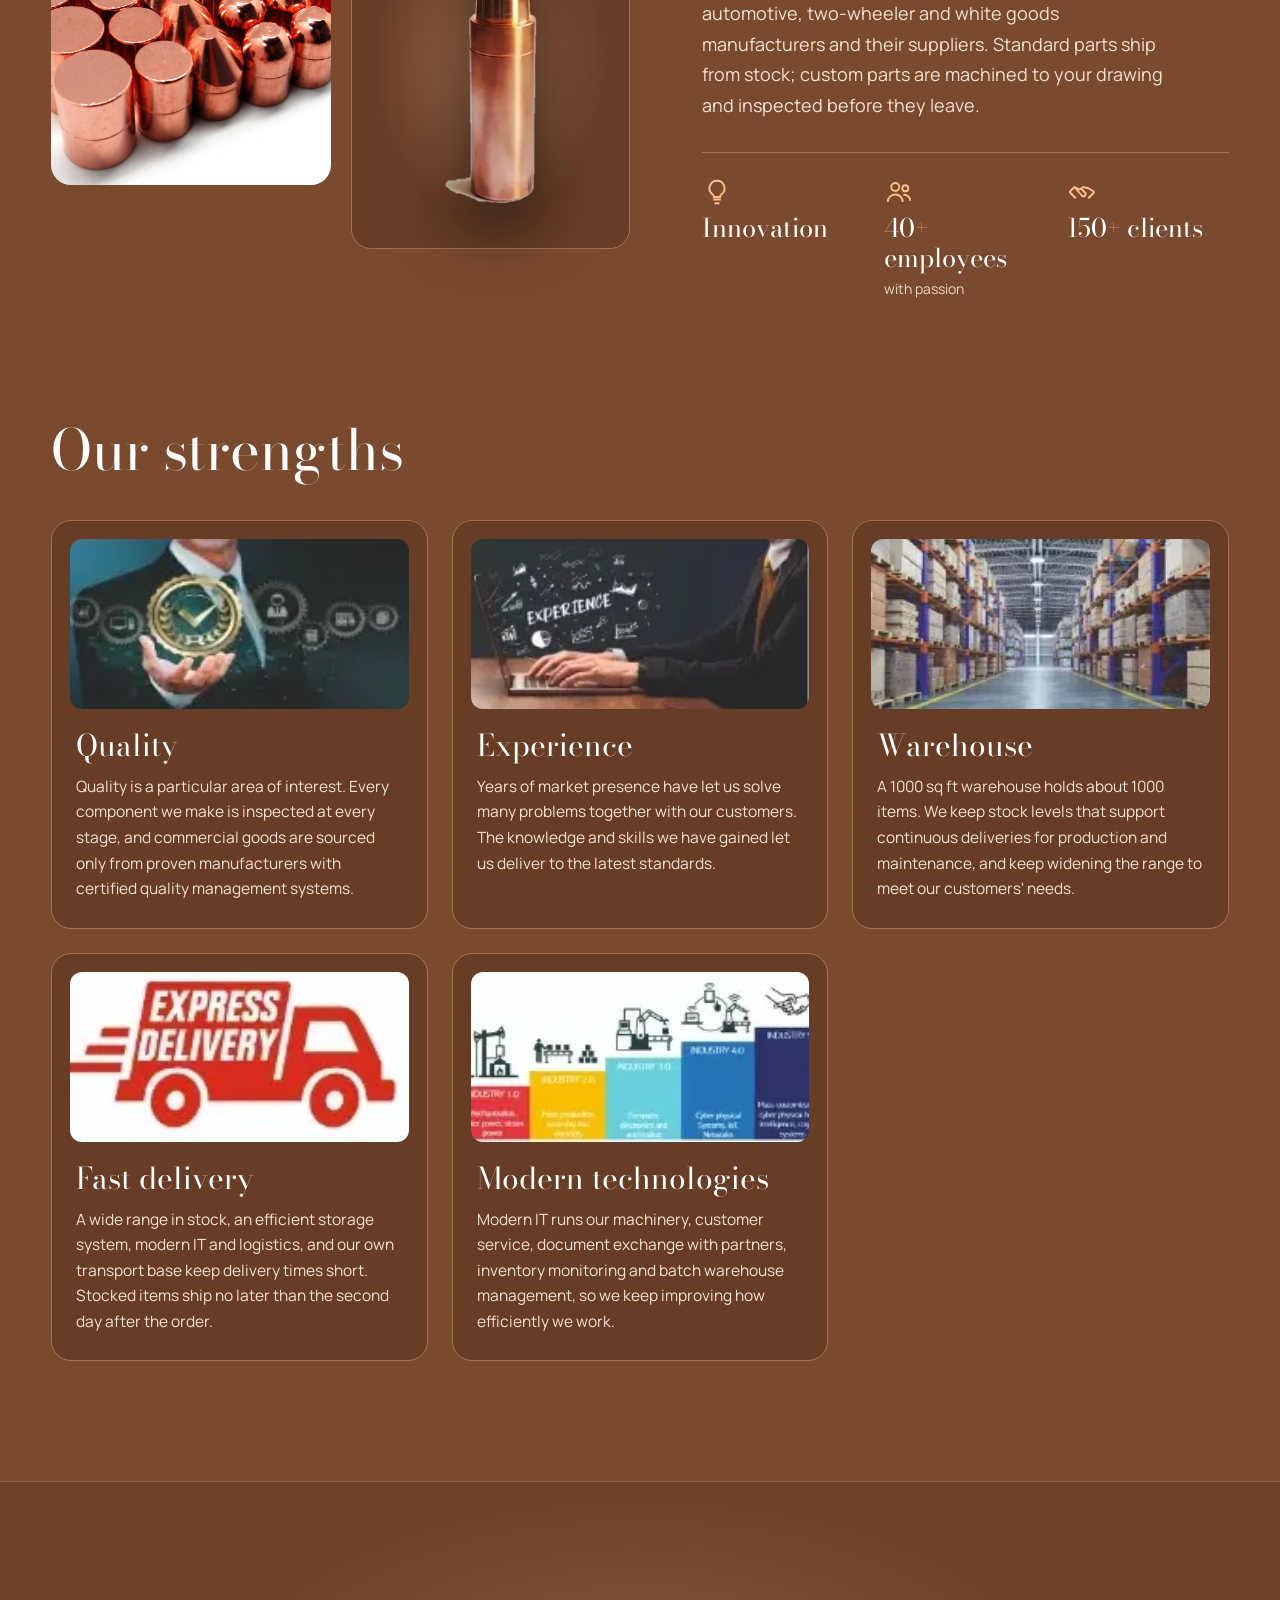
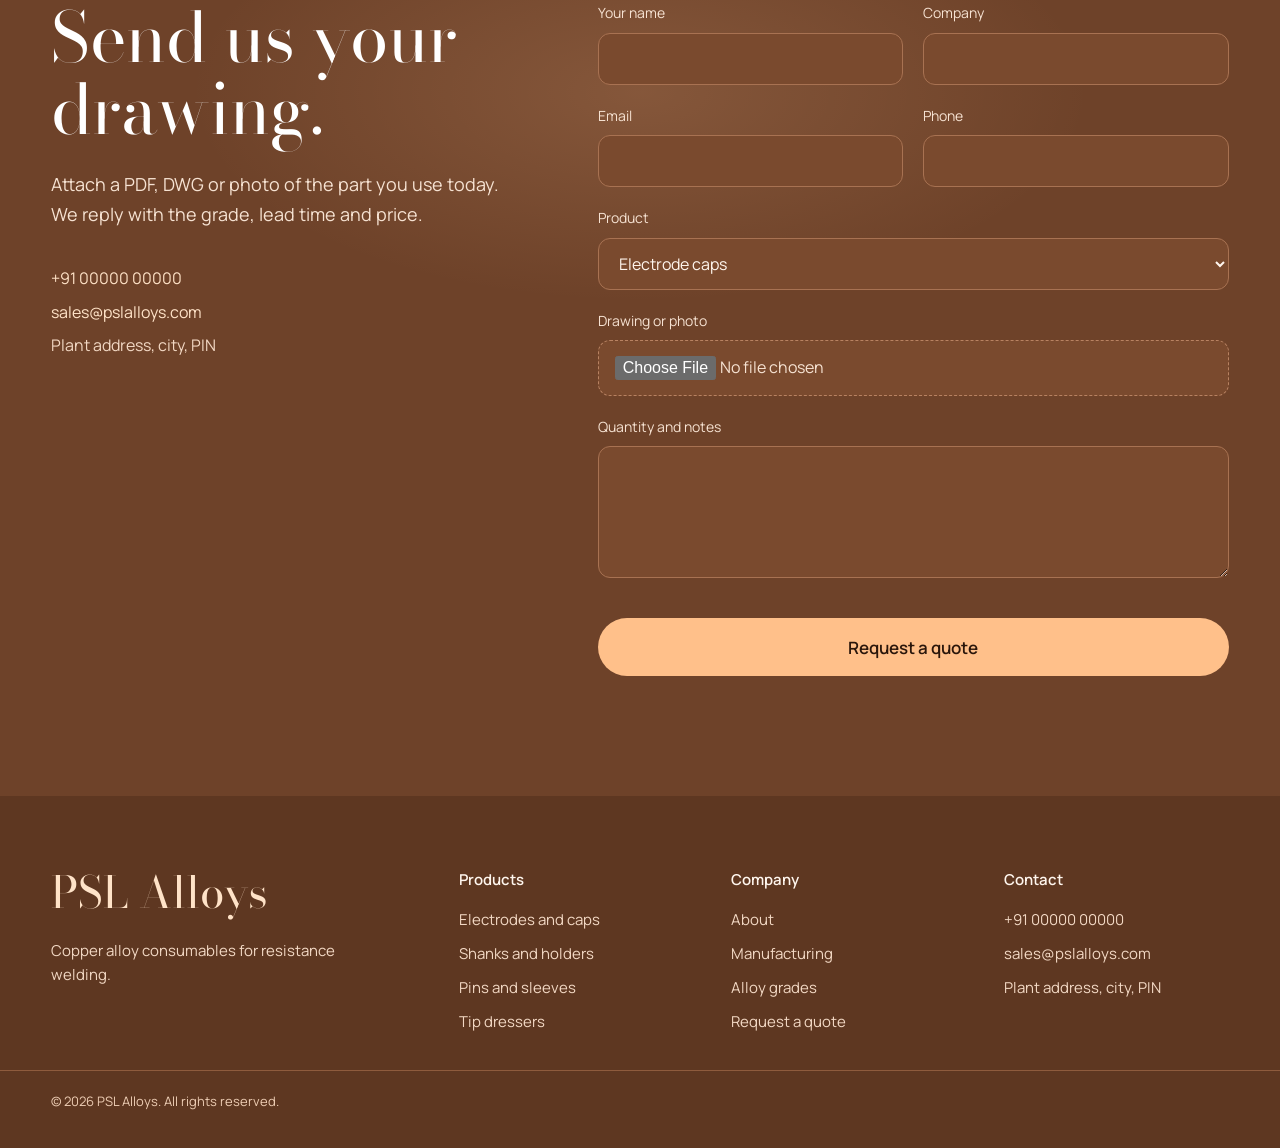
==== commit c70cccdb: "Add separate products page built from the company profile PDF Products page covers cap tips, adaptor" ====
--- a/index.html
+++ b/index.html
@@ -21,7 +21,7 @@
       <span></span><span></span>
     </button>
     <nav id="nav" class="nav" aria-label="Main">
-      <a href="#range">Products</a>
+      <a href="products.html">Products</a>
       <a href="#grades">Alloy grades</a>
       <a href="#made">Manufacturing</a>
       <a href="#about">About</a>
@@ -106,7 +106,7 @@
 
 <section class="range-strip" aria-labelledby="full-range">
   <div class="wrap strip-head">
-    <h2 id="full-range" class="h-lg">The full range</h2>
+    <div><h2 id="full-range" class="h-lg">The full range</h2><a href="products.html" class="text-link strip-link">See every product and size</a></div>
     <div class="strip-ctrl">
       <button type="button" class="round" id="stripPrev" aria-label="Scroll products left"><svg viewBox="0 0 24 24" width="20" height="20" fill="none" stroke="currentColor" stroke-width="1.8"><path d="M15 5l-7 7 7 7"/></svg></button>
       <button type="button" class="round" id="stripNext" aria-label="Scroll products right"><svg viewBox="0 0 24 24" width="20" height="20" fill="none" stroke="currentColor" stroke-width="1.8"><path d="M9 5l7 7-7 7"/></svg></button>
@@ -242,7 +242,7 @@
 <footer class="footer">
   <div class="wrap foot-grid">
     <div><div class="foot-logo">PSL Alloys</div><p>Copper alloy consumables for resistance welding.</p></div>
-    <div><h4>Products</h4><a href="#range">Electrodes and caps</a><a href="#range">Shanks and holders</a><a href="#range">Pins and sleeves</a><a href="#range">Tip dressers</a></div>
+    <div><h4>Products</h4><a href="products.html#captips">Electrodes and caps</a><a href="products.html#shanks">Shanks and holders</a><a href="products.html#pins">Pins and sleeves</a><a href="products.html#dressers">Tip dressers</a></div>
     <div><h4>Company</h4><a href="#about">About</a><a href="#made">Manufacturing</a><a href="#grades">Alloy grades</a><a href="#quote">Request a quote</a></div>
     <div><h4>Contact</h4><a href="tel:+910000000000">+91 00000 00000</a><a href="mailto:sales@pslalloys.com">sales@pslalloys.com</a><span>Plant address, city, PIN</span></div>
   </div>
--- a/styles.css
+++ b/styles.css
@@ -129,6 +129,7 @@
 .range-strip { padding: 120px 0 110px; }
 .strip-head { display: flex; justify-content: space-between; align-items: flex-end; gap: 32px; padding-bottom: 40px; }
 .strip-ctrl { display: flex; gap: 10px; }
+.strip-link { display: inline-block; margin-top: 14px; font-size: 17px; }
 .round { width: 52px; height: 52px; border-radius: 50%; border: 1px solid var(--line); background: transparent; color: var(--text); display: grid; place-items: center; cursor: pointer; transition: border-color .2s, background .2s; }
 .round:hover { border-color: var(--copper); background: rgba(255,192,138,.14); }
 .strip { display: flex; gap: 24px; overflow-x: auto; scroll-snap-type: x mandatory; padding: 0 max(clamp(20px, 4vw, 56px), calc((100vw - 1320px) / 2 + 56px)) 28px; scroll-padding-inline: max(clamp(20px, 4vw, 56px), calc((100vw - 1320px) / 2 + 56px)); scrollbar-width: thin; scrollbar-color: #B88262 transparent; }
@@ -288,3 +289,90 @@
   .grade-pills button { font-size: 14px; padding: 0 14px; min-height: 44px; }
   .foot-grid { grid-template-columns: 1fr; gap: 32px; padding-block: 56px 28px; }
 }
+
+/* products page */
+html:has(.cat-nav) { scroll-padding-top: calc(env(safe-area-inset-top, 0px) + 150px); }
+.nav a[aria-current="page"]:not(.btn) { color: #fff; }
+.page-hero { padding-top: 56px; padding-bottom: 48px; display: flex; flex-direction: column; gap: 22px; }
+.page-hero .eyebrow { margin: 0; }
+.page-hero h1 { max-width: 900px; }
+.page-hero .lead-left { max-width: 640px; }
+
+.cat-nav { position: sticky; top: calc(env(safe-area-inset-top, 0px) + 84px); z-index: 40; background: rgba(110, 66, 41, 0.94); backdrop-filter: blur(14px); -webkit-backdrop-filter: blur(14px); border-block: 1px solid var(--line-soft); }
+.cat-nav-inner { display: flex; gap: 8px; overflow-x: auto; padding-block: 12px; scrollbar-width: none; }
+.cat-nav-inner::-webkit-scrollbar { display: none; }
+.cat-nav a { flex: 0 0 auto; display: inline-flex; align-items: center; min-height: 44px; padding: 0 16px; border: 1px solid var(--line); border-radius: 999px; color: var(--text); font-size: 15px; font-weight: 500; text-decoration: none; transition: background .2s, color .2s, border-color .2s; }
+.cat-nav a:hover { border-color: var(--copper); color: var(--text); }
+.cat-nav a.on { background: var(--copper); border-color: var(--copper); color: var(--ink); }
+
+.cat { padding-block: 72px 24px; }
+.cat-head { display: flex; flex-direction: column; gap: 14px; margin-bottom: 36px; }
+.cat-head .eyebrow { margin: 0; }
+.cat-head .lead-left { max-width: 600px; }
+.pgrid { display: grid; gap: 24px; grid-template-columns: repeat(3, minmax(0, 1fr)); }
+.pgrid.c2 { grid-template-columns: repeat(2, minmax(0, 1fr)); }
+.pgrid.c4 { grid-template-columns: repeat(4, minmax(0, 1fr)); }
+.pcard { margin: 0; display: flex; flex-direction: column; background: var(--panel); border: 1px solid var(--line); border-radius: 20px; overflow: hidden; }
+.pcard.wide { grid-column: span 2; }
+.pimg { position: relative; background: #fff; aspect-ratio: 4 / 3; overflow: hidden; }
+.pcard.wide .pimg { aspect-ratio: auto; flex: 1; min-height: 220px; }
+.pimg img { position: absolute; inset: 0; width: 100%; height: 100%; object-fit: cover; }
+.pimg.contain img { object-fit: contain; }
+.pimg.tall { aspect-ratio: 4 / 5; }
+.pcard figcaption { padding: 16px 22px 20px; font-family: var(--serif); font-size: 22px; line-height: 1.25; color: var(--text-hi); }
+.pcard figcaption b { font-family: var(--sans); font-size: 15px; font-weight: 600; color: var(--copper); margin-left: 6px; }
+
+.spec-box { margin-bottom: 24px; padding: 24px 28px; border: 1px solid var(--line); border-radius: 20px; background: var(--bg-2); }
+.spec-box h3 { font-size: 26px; margin-bottom: 14px; }
+.chips { list-style: none; margin: 0; padding: 0; display: flex; flex-wrap: wrap; gap: 10px; }
+.chips li { padding: 8px 18px; border: 1px solid #B88262; border-radius: 999px; font-size: 16px; color: var(--text); }
+
+.pins-grid { display: grid; grid-template-columns: repeat(3, minmax(0, 1fr)); gap: 24px; align-items: start; }
+.pins-copy { display: flex; flex-direction: column; gap: 14px; }
+.pins-copy h3 { font-size: 28px; line-height: 1.15; }
+.pins-copy p { margin: 0; font-size: 16px; line-height: 1.7; color: var(--muted); }
+
+.spec-wrap { padding-top: 32px; }
+.cable-table { min-width: 760px; }
+.cable-table caption { caption-side: top; text-align: left; padding: 16px 18px; font-family: var(--serif); font-size: 24px; color: var(--text-hi); }
+.cable-table thead th { text-align: center; }
+.cable-table thead th:first-child, .cable-table tbody th { text-align: left; }
+.cable-table td { text-align: center; color: var(--text); font-variant-numeric: tabular-nums; }
+.cable-table thead th[colspan] { border-left: 1px solid var(--line-soft); }
+
+.mig-grid { display: grid; grid-template-columns: repeat(4, minmax(0, 1fr)); gap: 24px; }
+.mig-item { display: flex; flex-direction: column; gap: 10px; padding: 0 0 24px; background: var(--panel); border: 1px solid var(--line); border-radius: 20px; overflow: hidden; }
+.mig-item .pimg { aspect-ratio: 4 / 3; margin-bottom: 8px; }
+.mig-item h3 { font-size: 26px; padding-inline: 22px; }
+.mig-item p, .mig-item ul { margin: 0; padding-inline: 22px; font-size: 15px; line-height: 1.6; color: var(--muted); }
+.mig-item ul { list-style: none; }
+
+.materials { margin-top: 72px; padding-block: 88px; background: var(--bg-2); border-block: 1px solid var(--line-soft); }
+.materials .eyebrow { margin-bottom: 12px; }
+.mat-list { list-style: none; margin: 36px 0 28px; padding: 0; display: grid; grid-template-columns: repeat(3, minmax(0, 1fr)); gap: 12px; }
+.mat-list li { padding: 16px 20px; border: 1px solid var(--line); border-radius: 14px; background: var(--bg); font-size: 17px; }
+
+.infra-grid { display: grid; grid-template-columns: repeat(4, minmax(0, 1fr)); gap: 24px; }
+.quote-inner.single { grid-template-columns: minmax(0, 1fr); }
+.actions.left { justify-content: flex-start; margin-top: 4px; }
+address strong { color: var(--text); font-weight: 600; font-size: 18px; }
+address a { color: var(--champagne); text-decoration: none; }
+address a:hover { color: #fff; }
+
+@media (max-width: 1024px) {
+  .pgrid, .pgrid.c4, .pins-grid { grid-template-columns: repeat(2, minmax(0, 1fr)); }
+  .mig-grid, .infra-grid { grid-template-columns: repeat(2, minmax(0, 1fr)); }
+  .mat-list { grid-template-columns: repeat(2, minmax(0, 1fr)); }
+  .pins-copy { grid-column: 1 / -1; }
+}
+@media (max-width: 760px) {
+  .page-hero { padding-top: 32px; }
+  .cat-nav { top: calc(env(safe-area-inset-top, 0px) + 72px); }
+  .cat { padding-block: 56px 16px; }
+  .pgrid, .pgrid.c2, .pgrid.c4, .pins-grid, .mig-grid, .infra-grid, .mat-list { grid-template-columns: 1fr; gap: 18px; }
+  .pcard.wide { grid-column: auto; }
+  .pcard.wide .pimg { aspect-ratio: 4 / 3; flex: none; }
+  .pimg.tall { aspect-ratio: 4 / 3; }
+  .pcard figcaption { font-size: 20px; }
+  .materials { margin-top: 48px; padding-block: 64px; }
+}
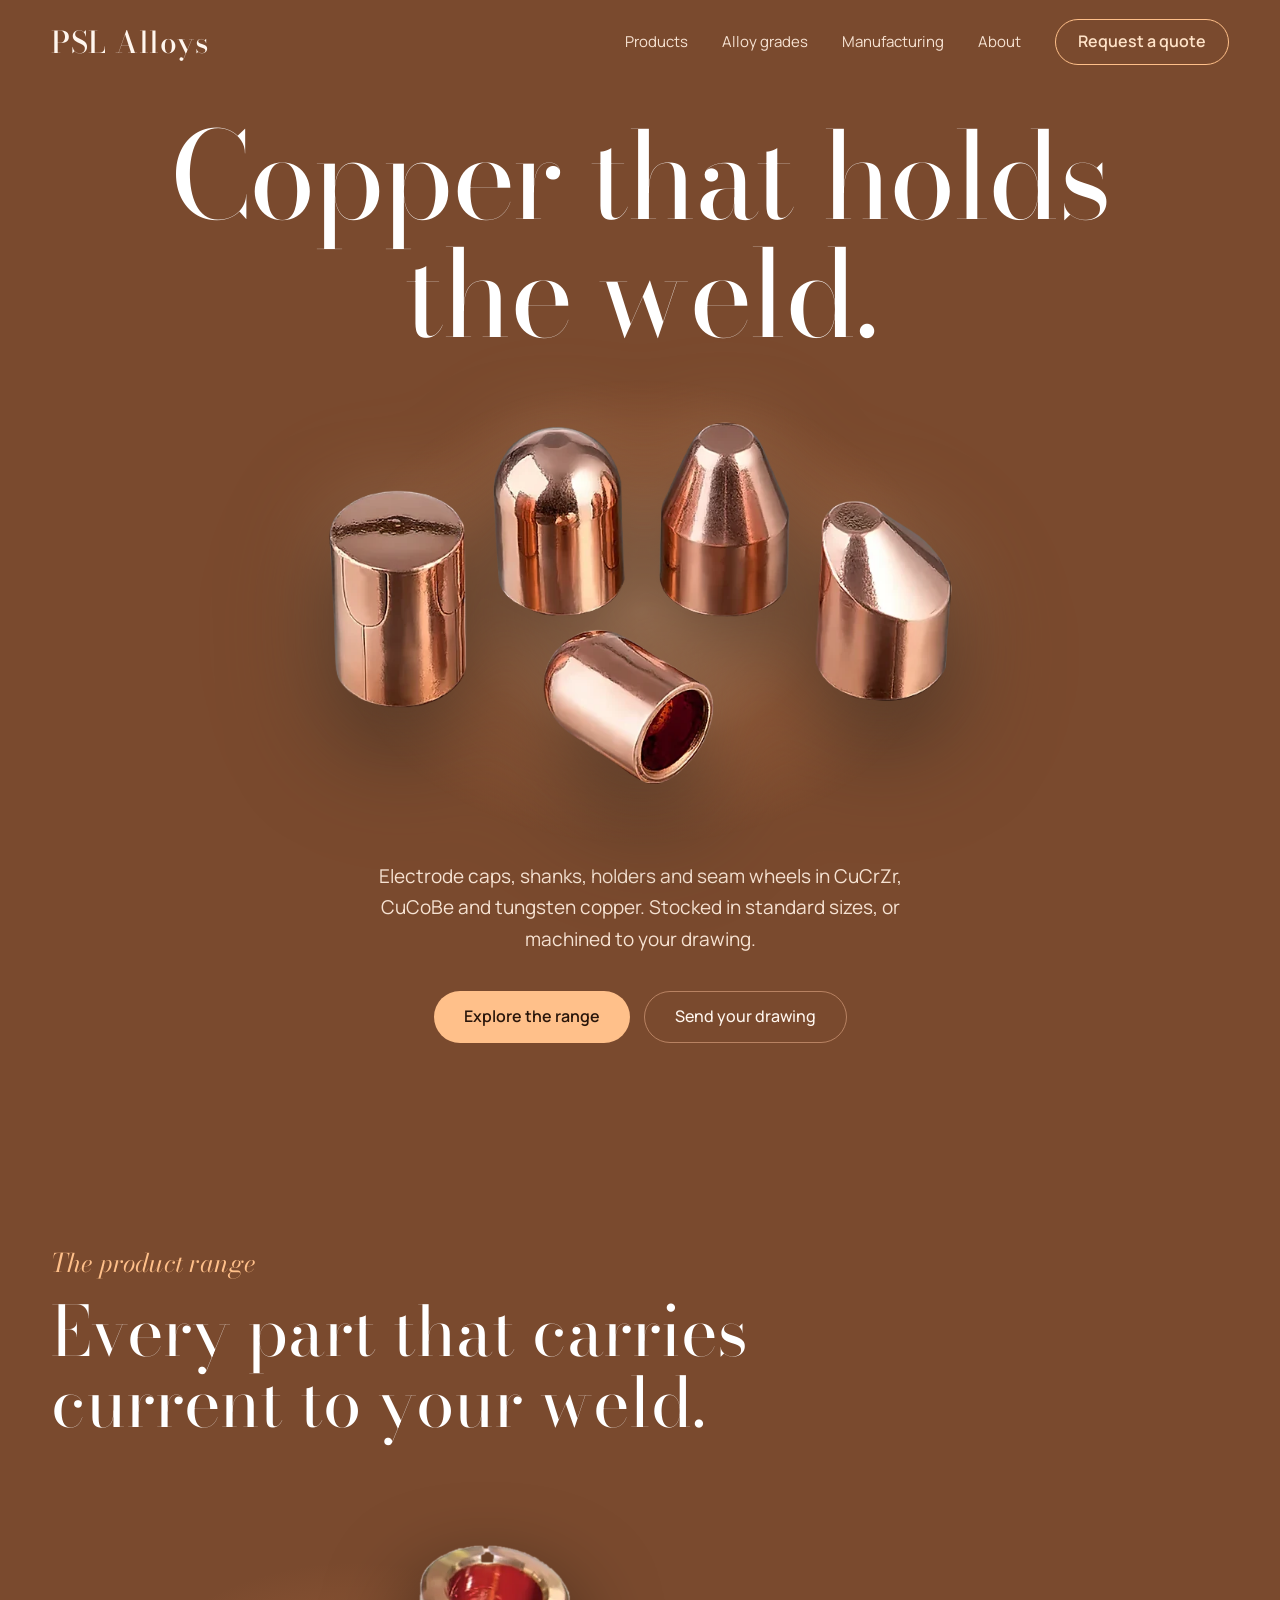
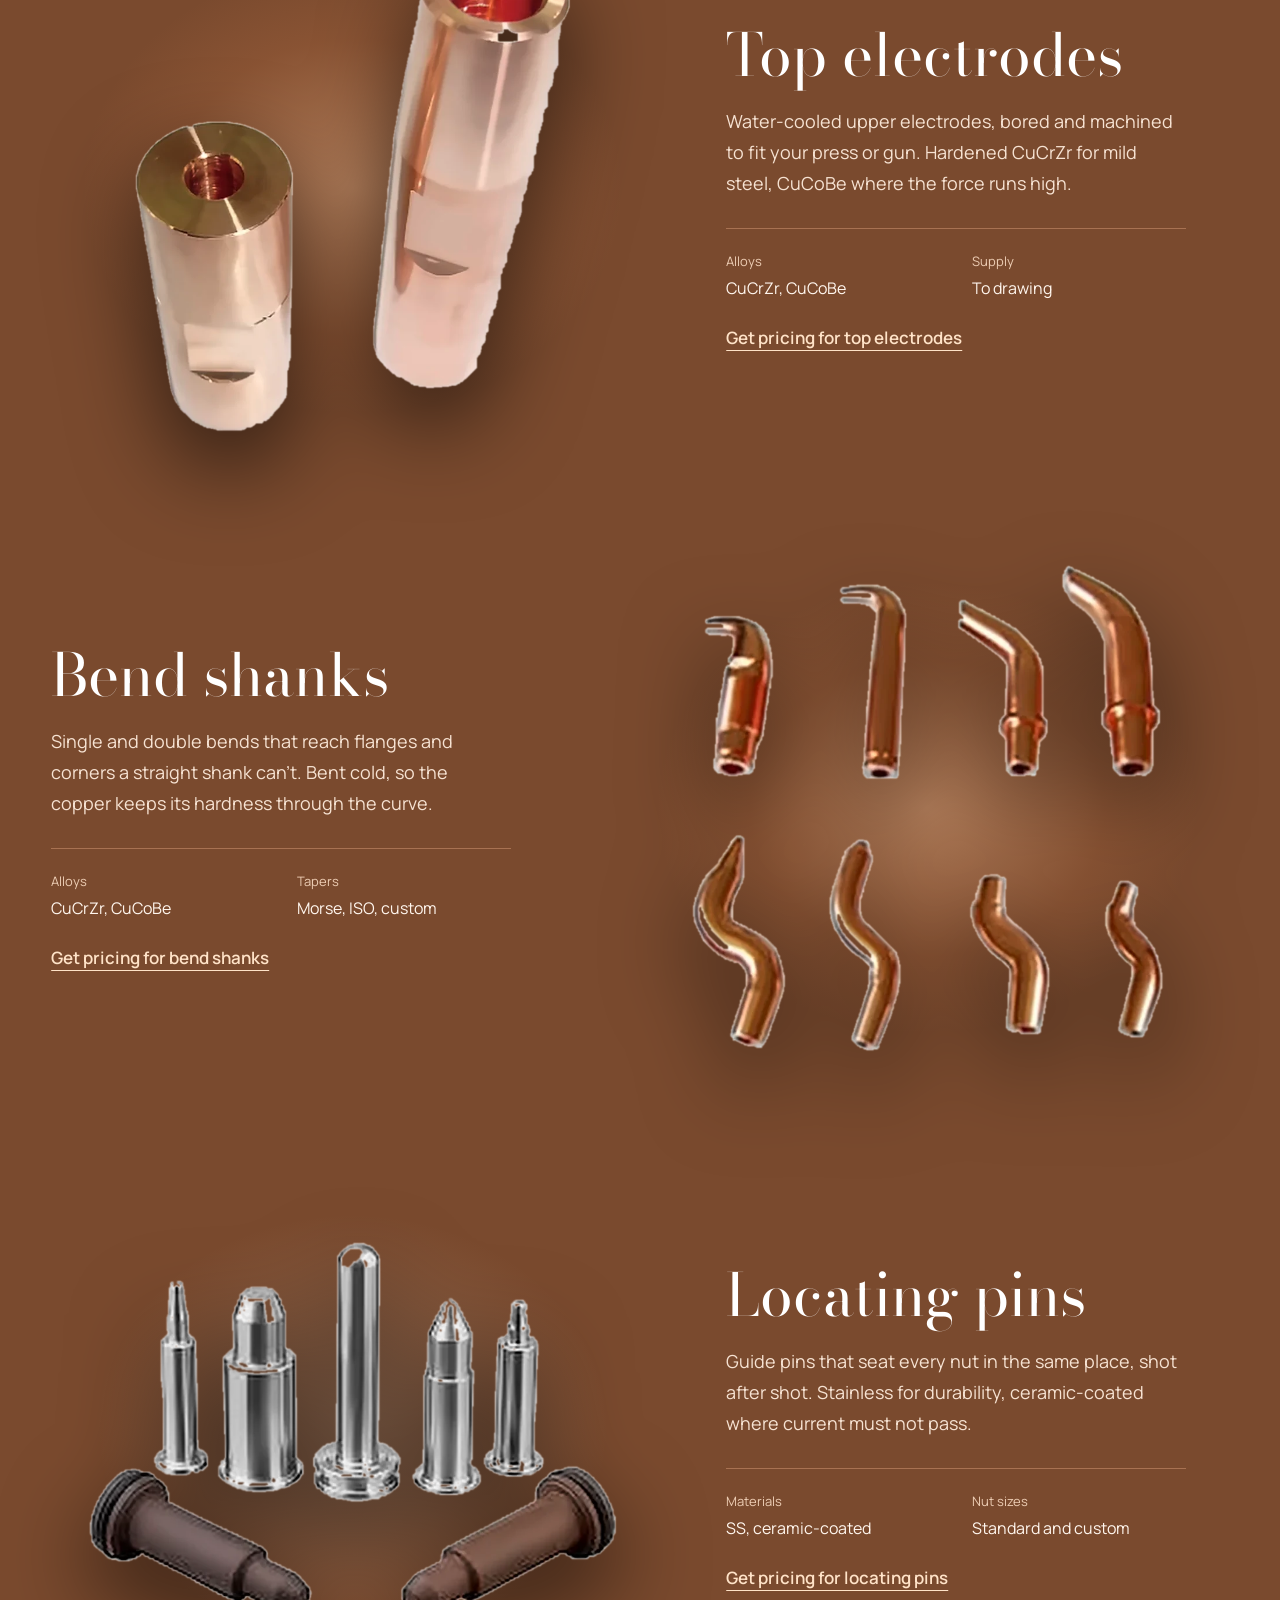
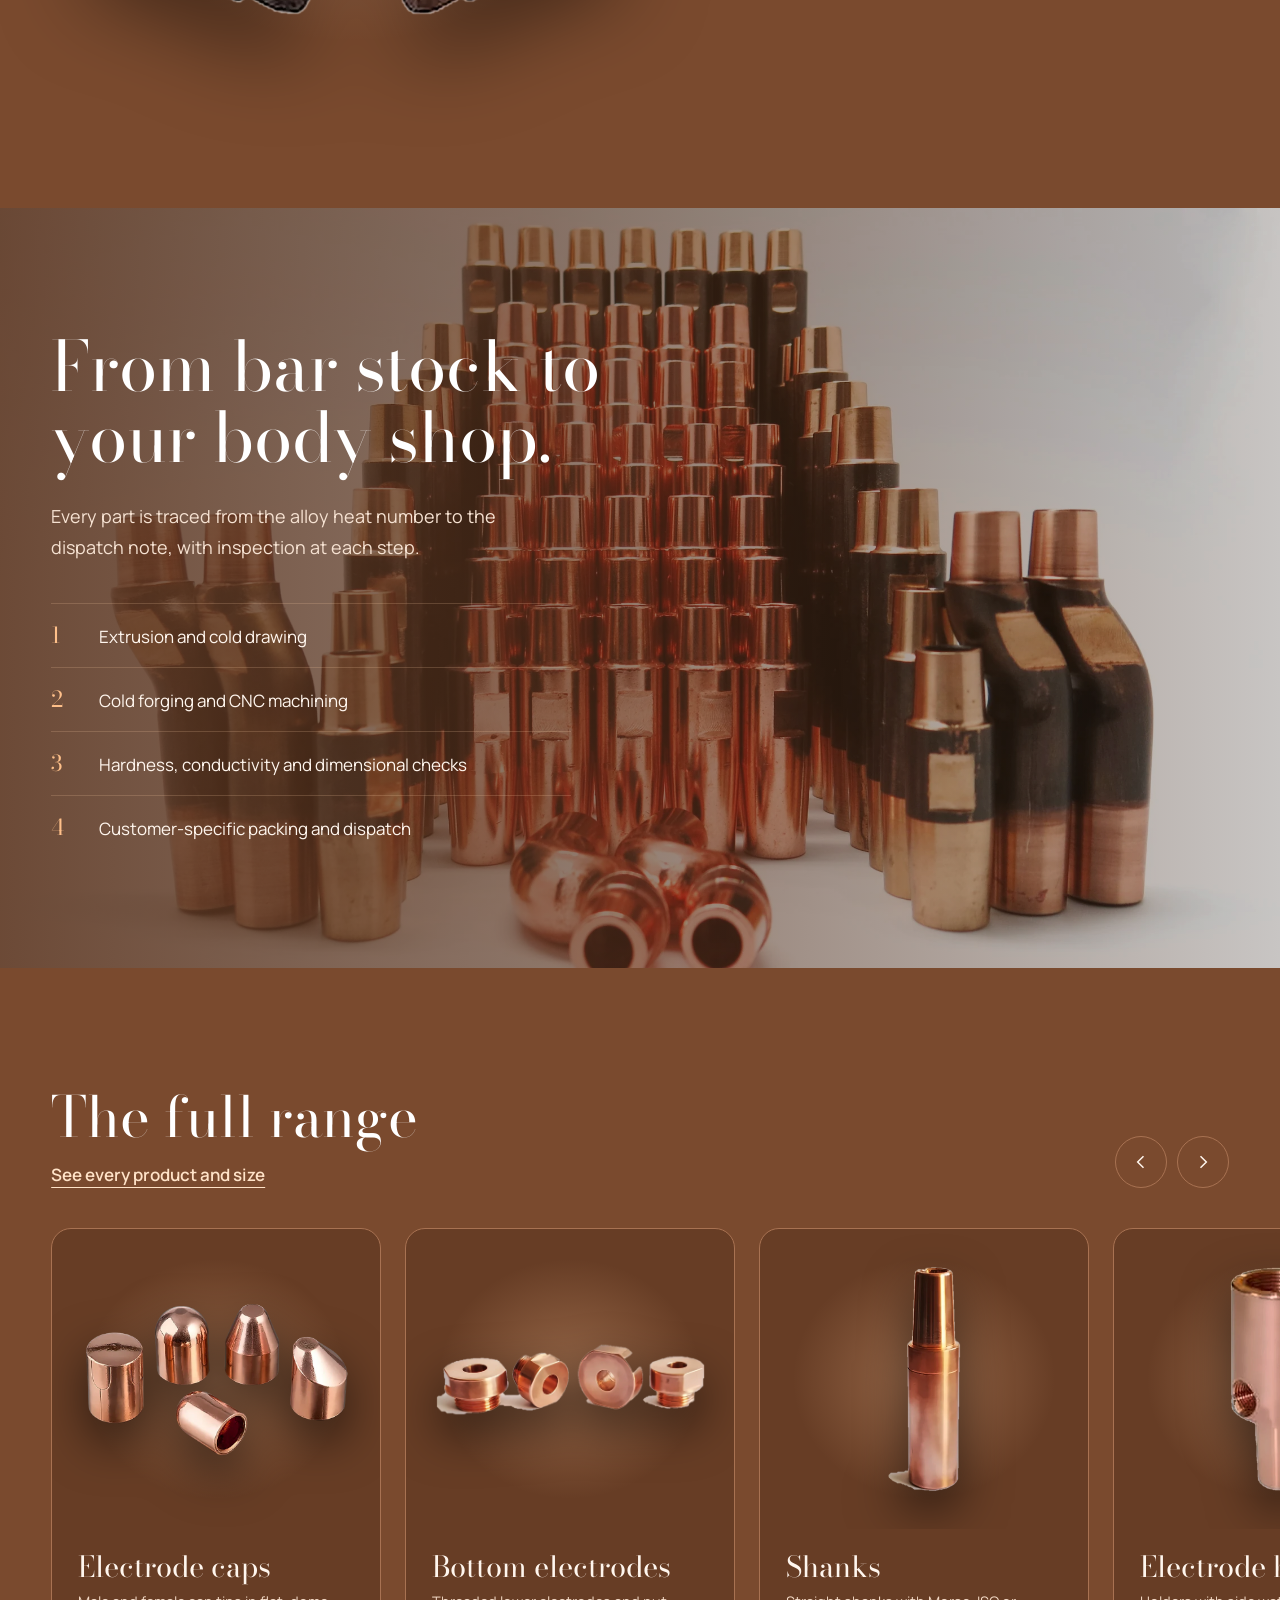
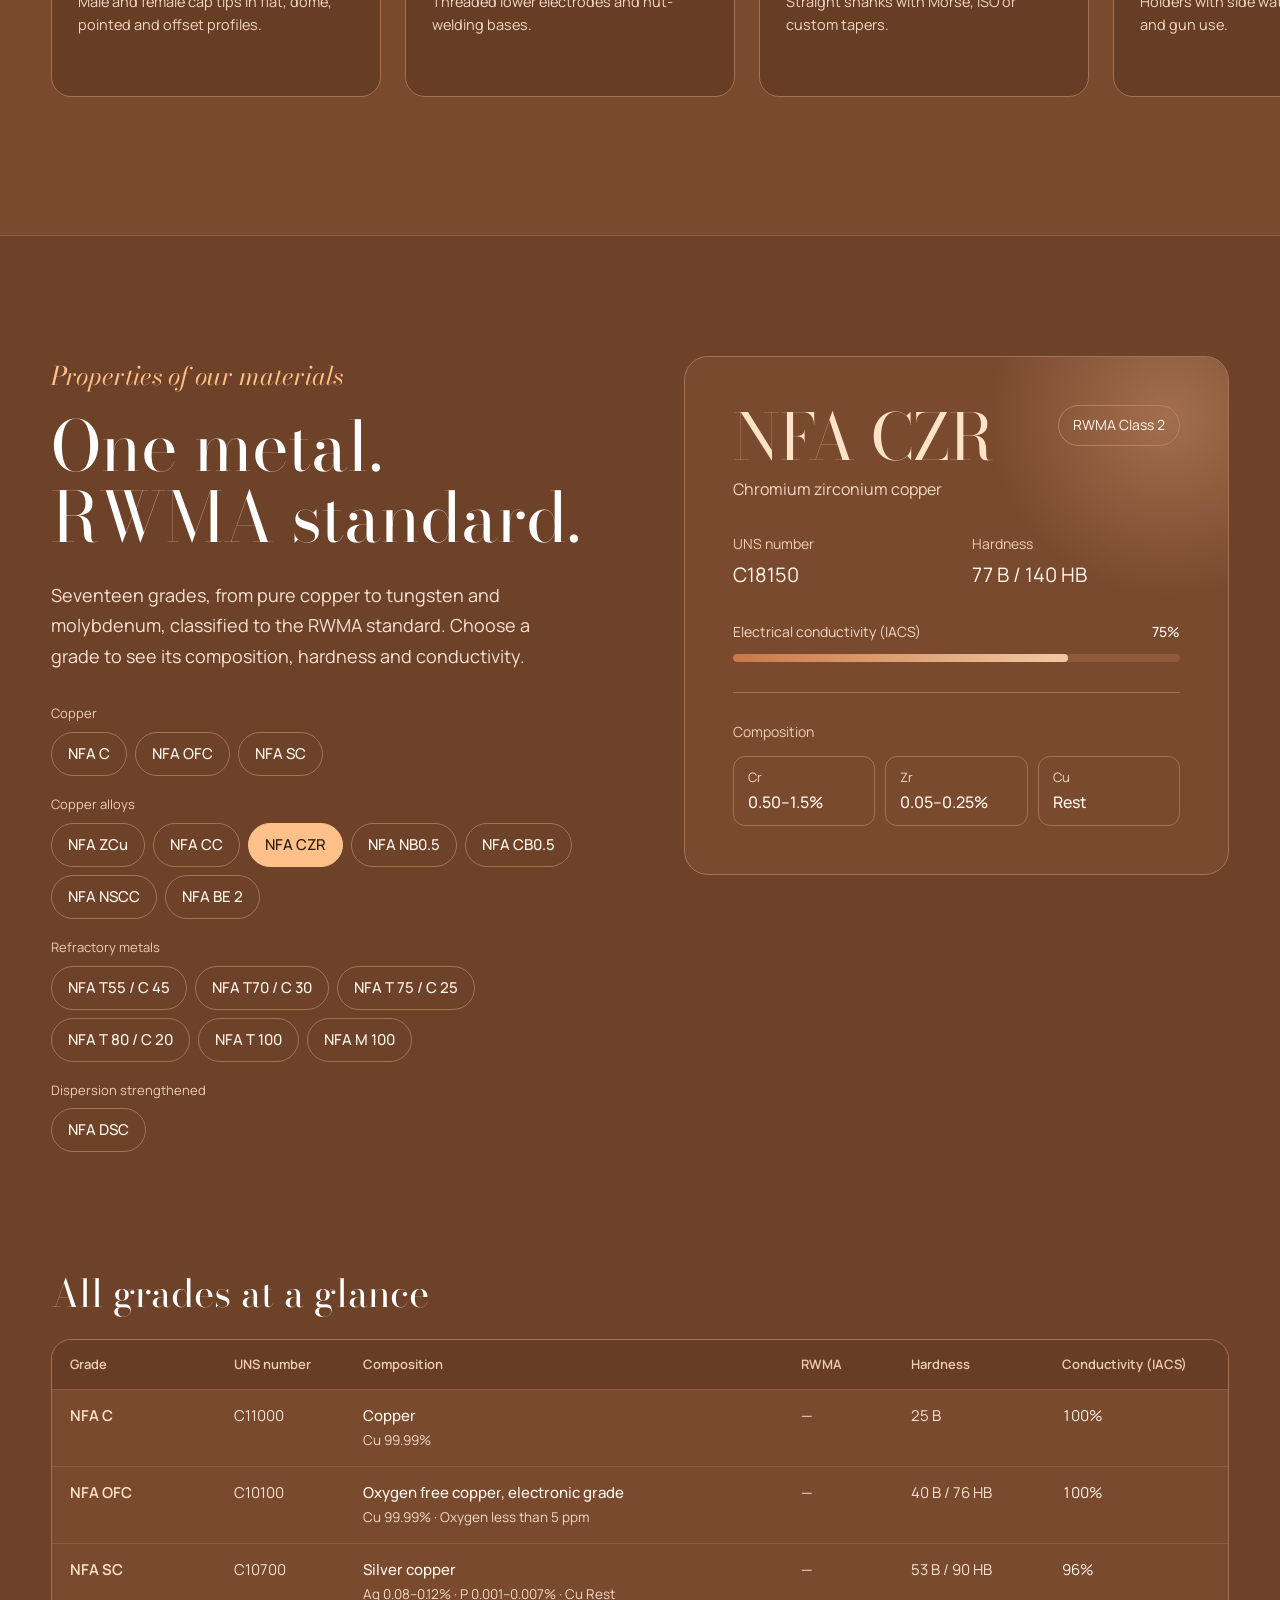
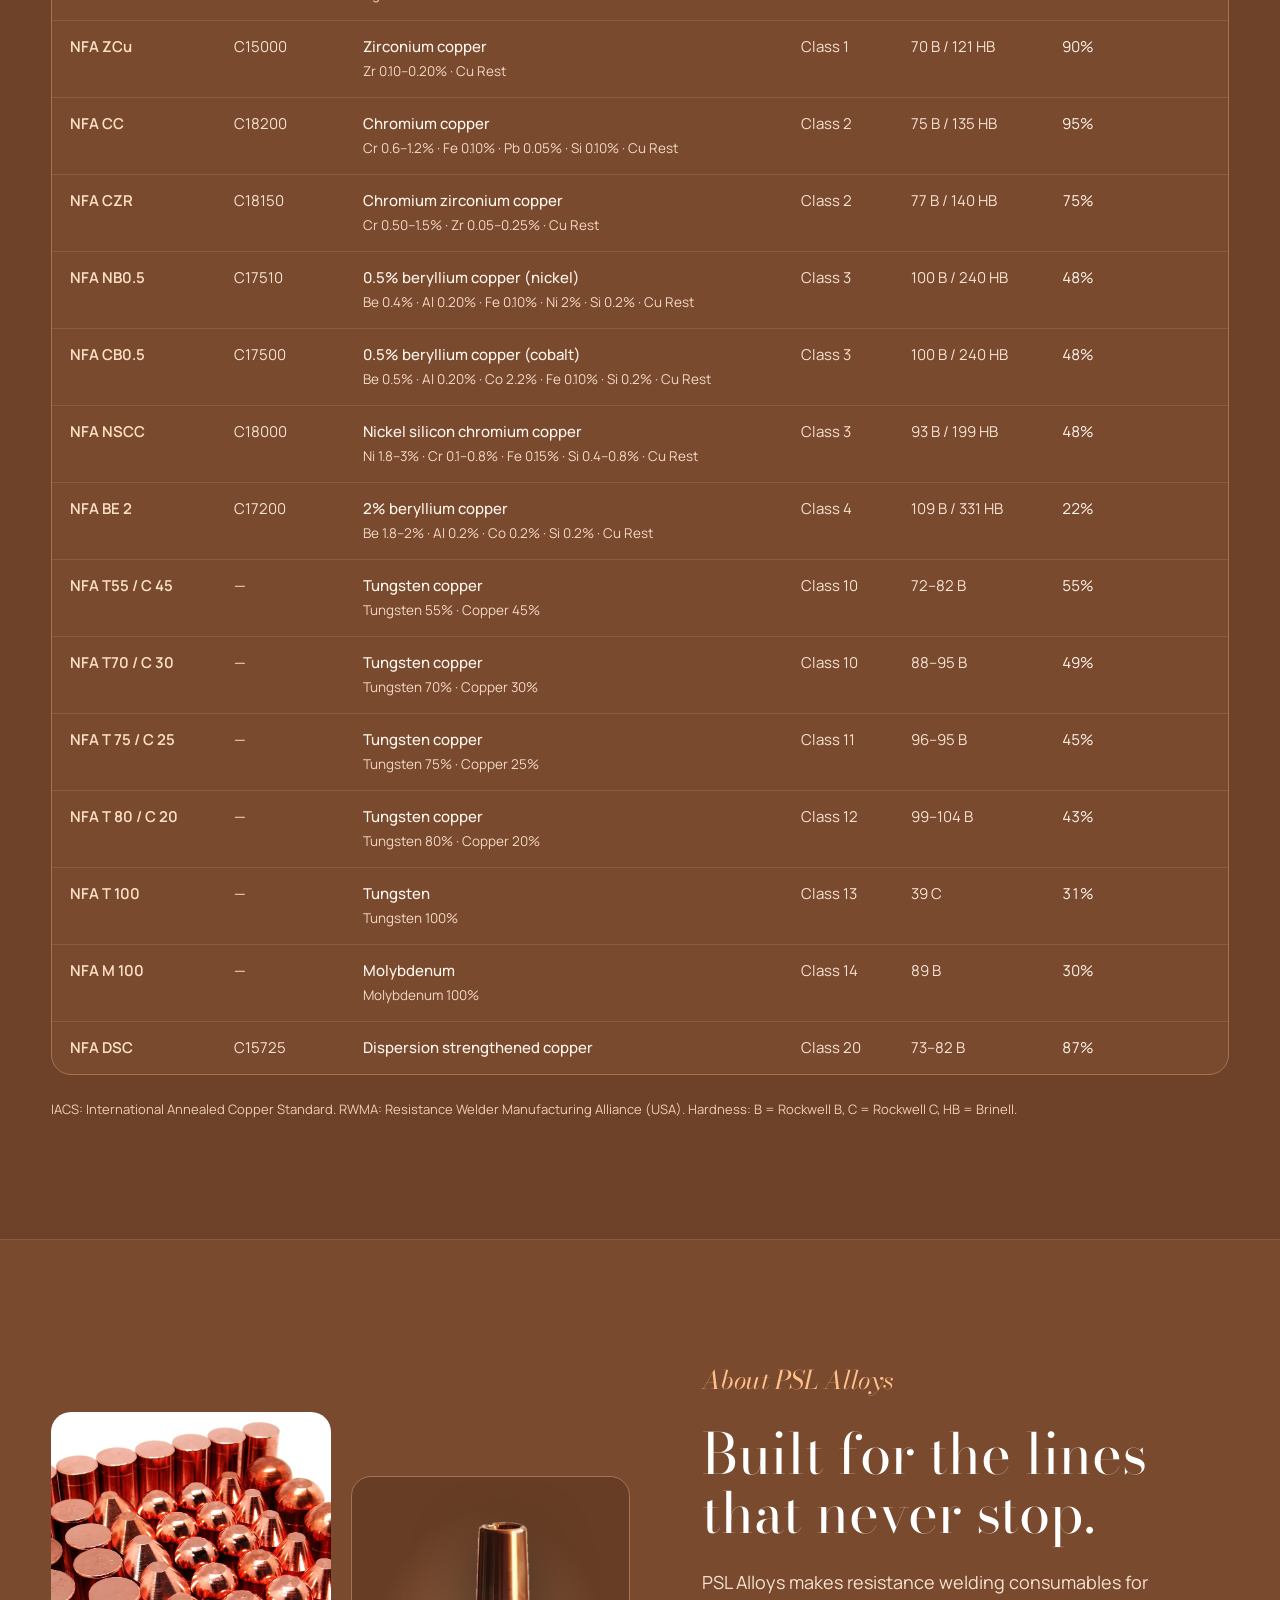
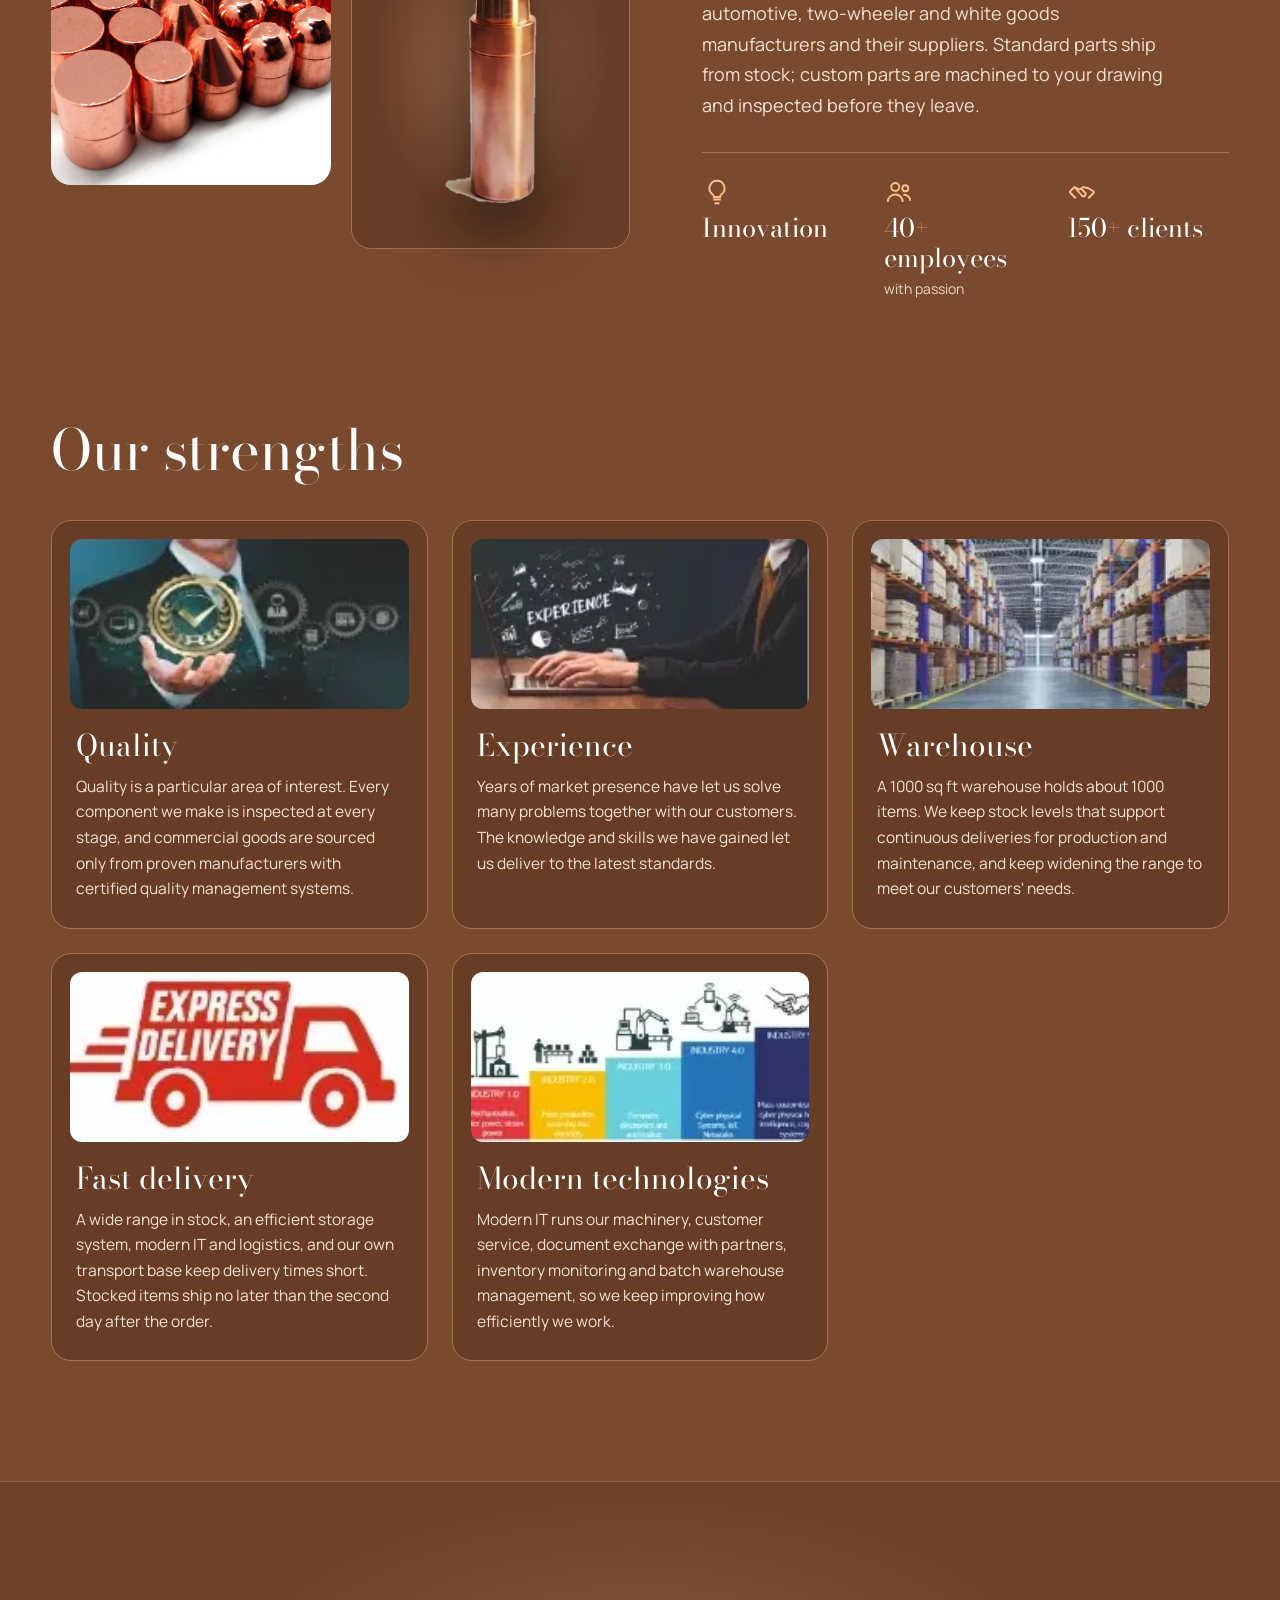
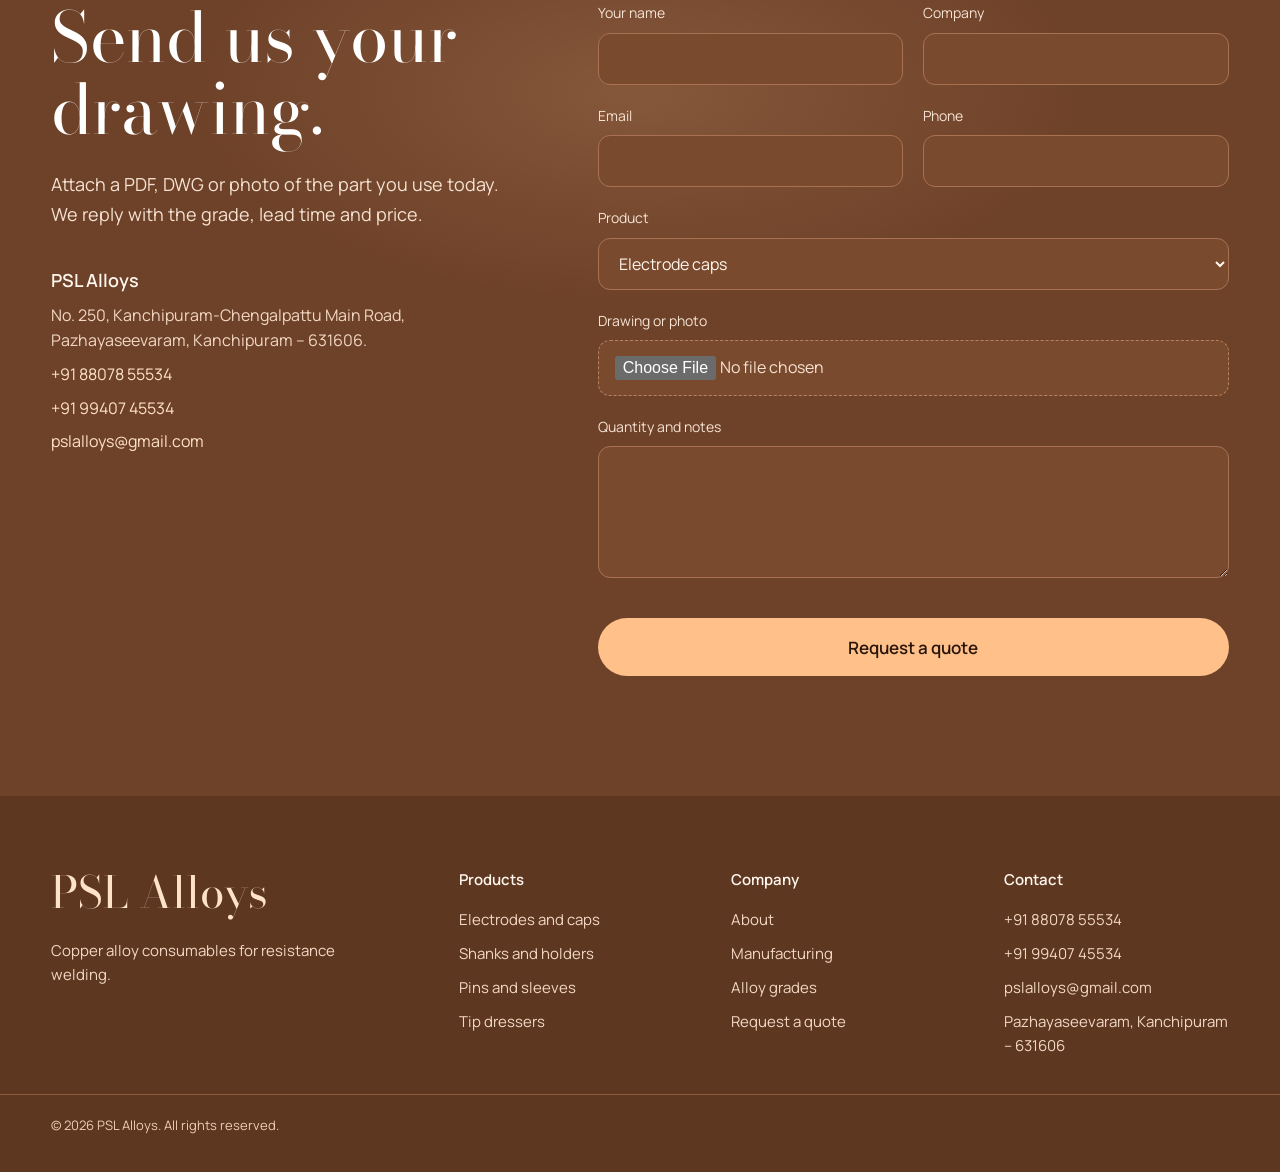
==== commit 2e2afff6: "Update contact email and phone numbers on home page and quote form Co-Authored-By: Claude Sonnet 5.5" ====
--- a/index.html
+++ b/index.html
@@ -216,9 +216,11 @@
       <h2 class="h-xl">Send us your drawing.</h2>
       <p class="lead-left">Attach a PDF, DWG or photo of the part you use today. We reply with the grade, lead time and price.</p>
       <address>
-        <a href="tel:+910000000000">+91 00000 00000</a>
-        <a href="mailto:sales@pslalloys.com">sales@pslalloys.com</a>
-        <span>Plant address, city, PIN</span>
+        <strong>PSL Alloys</strong>
+        <span>No. 250, Kanchipuram-Chengalpattu Main Road, Pazhayaseevaram, Kanchipuram – 631606.</span>
+        <a href="tel:+918807855534">+91 88078 55534</a>
+        <a href="tel:+919940745534">+91 99407 45534</a>
+        <a href="mailto:pslalloys@gmail.com">pslalloys@gmail.com</a>
       </address>
     </div>
     <form id="quoteForm" class="form" novalidate>
@@ -244,7 +246,7 @@
     <div><div class="foot-logo">PSL Alloys</div><p>Copper alloy consumables for resistance welding.</p></div>
     <div><h4>Products</h4><a href="products.html#captips">Electrodes and caps</a><a href="products.html#shanks">Shanks and holders</a><a href="products.html#pins">Pins and sleeves</a><a href="products.html#dressers">Tip dressers</a></div>
     <div><h4>Company</h4><a href="#about">About</a><a href="#made">Manufacturing</a><a href="#grades">Alloy grades</a><a href="#quote">Request a quote</a></div>
-    <div><h4>Contact</h4><a href="tel:+910000000000">+91 00000 00000</a><a href="mailto:sales@pslalloys.com">sales@pslalloys.com</a><span>Plant address, city, PIN</span></div>
+    <div><h4>Contact</h4><a href="tel:+918807855534">+91 88078 55534</a><a href="tel:+919940745534">+91 99407 45534</a><a href="mailto:pslalloys@gmail.com">pslalloys@gmail.com</a><span>Pazhayaseevaram, Kanchipuram – 631606</span></div>
   </div>
   <div class="wrap foot-base">© <span id="year">2026</span> PSL Alloys. All rights reserved.</div>
 </footer>
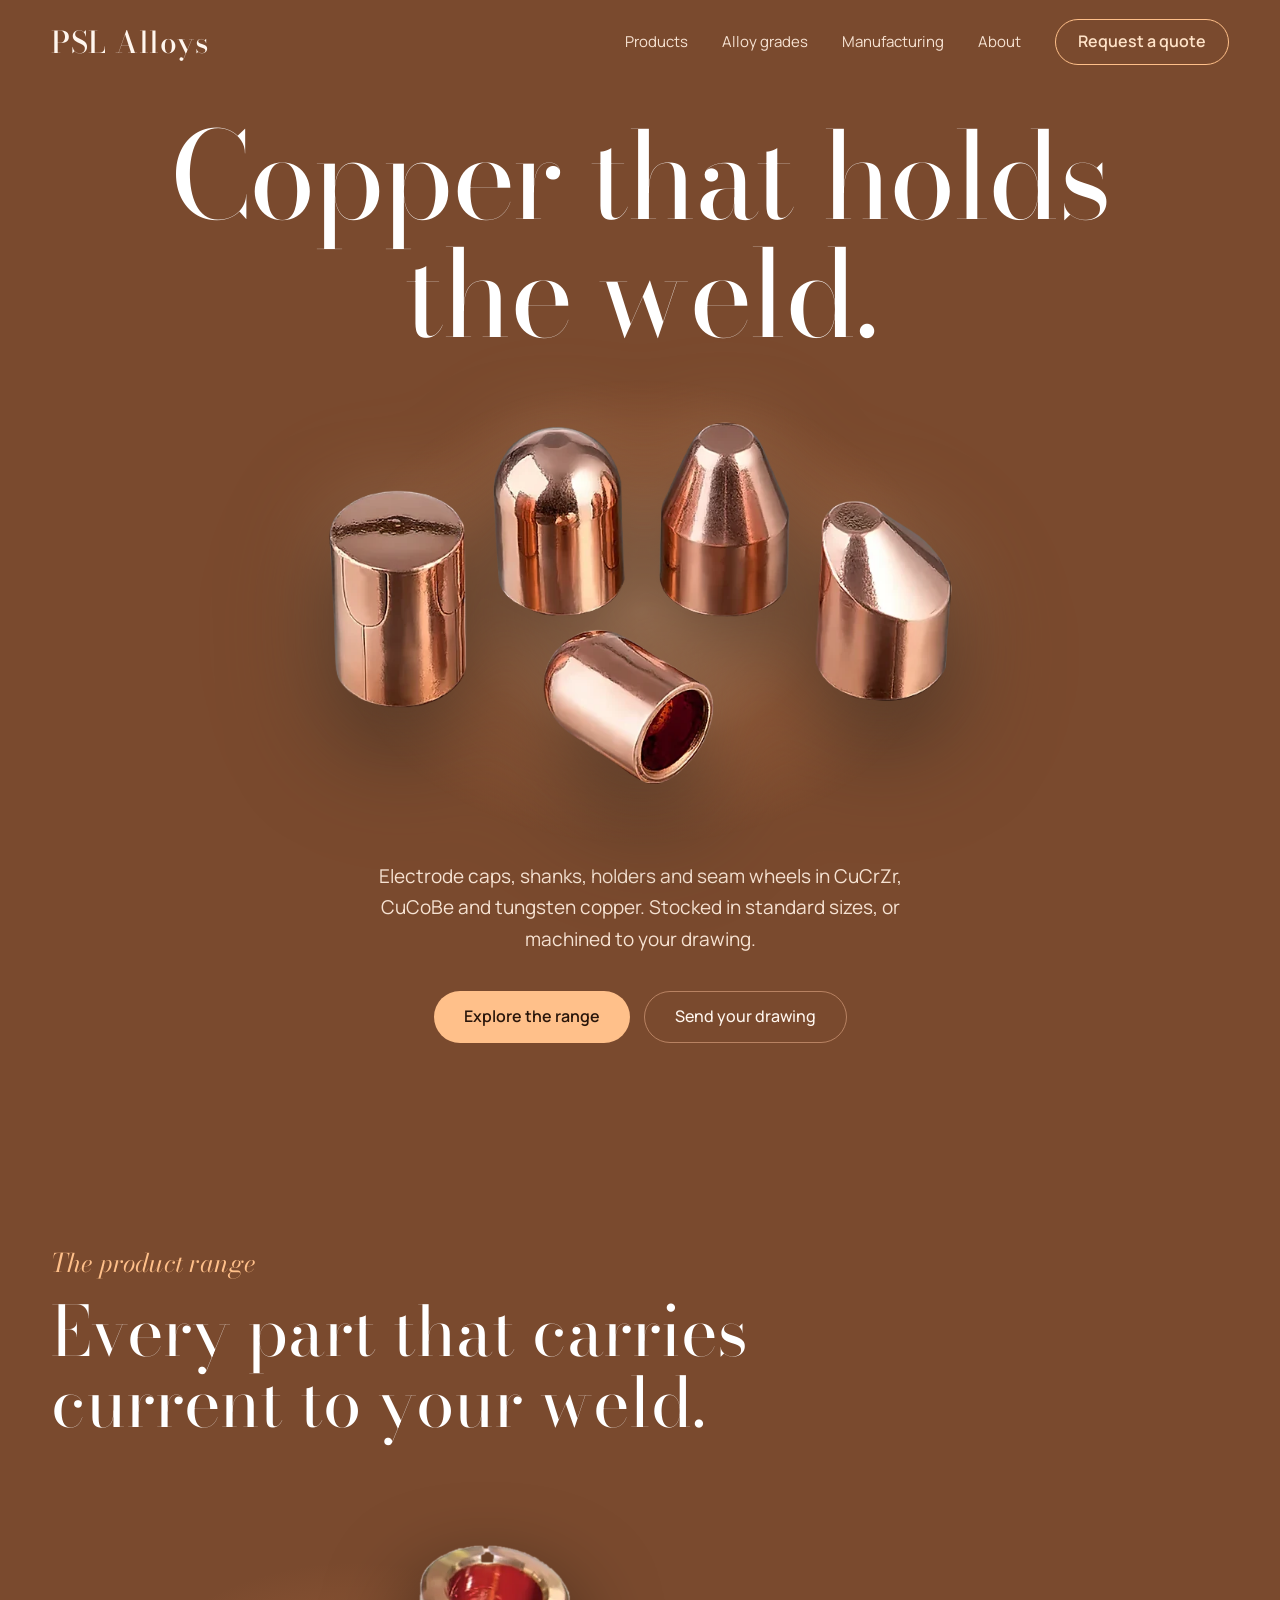
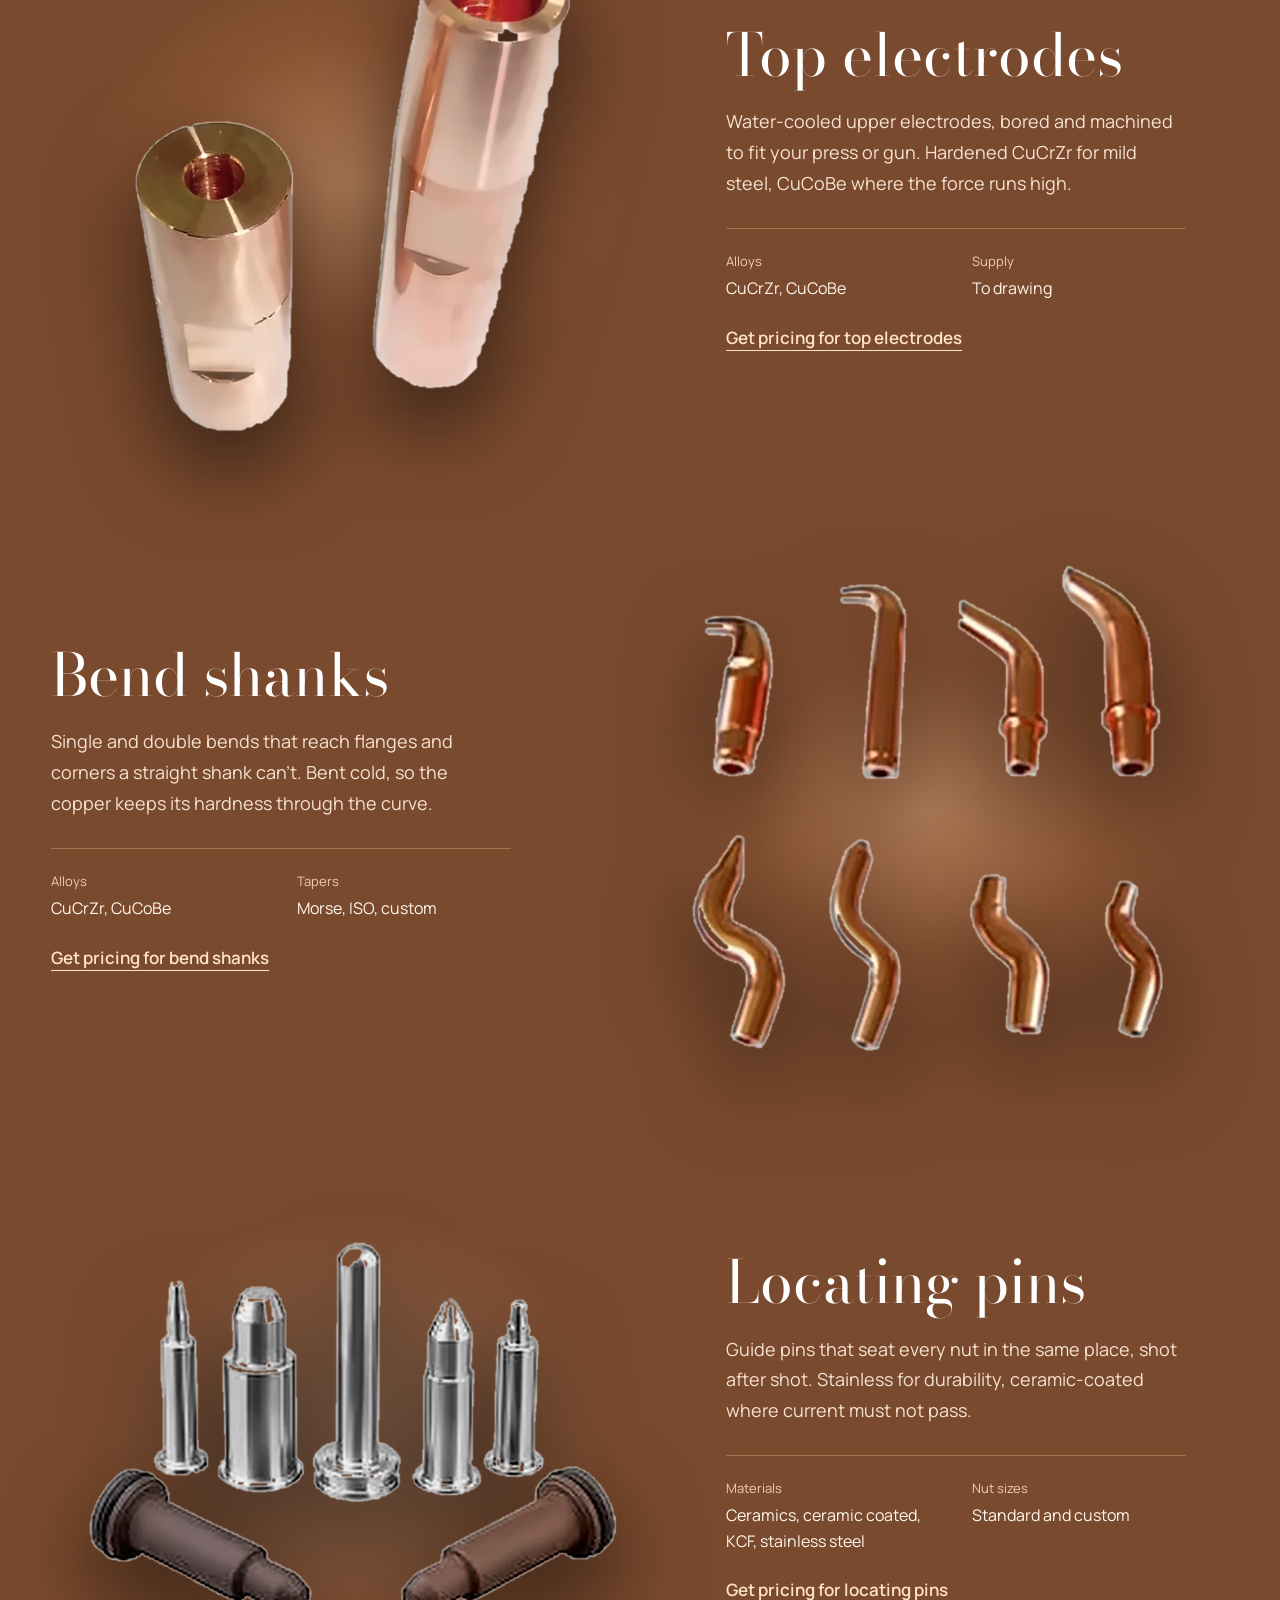
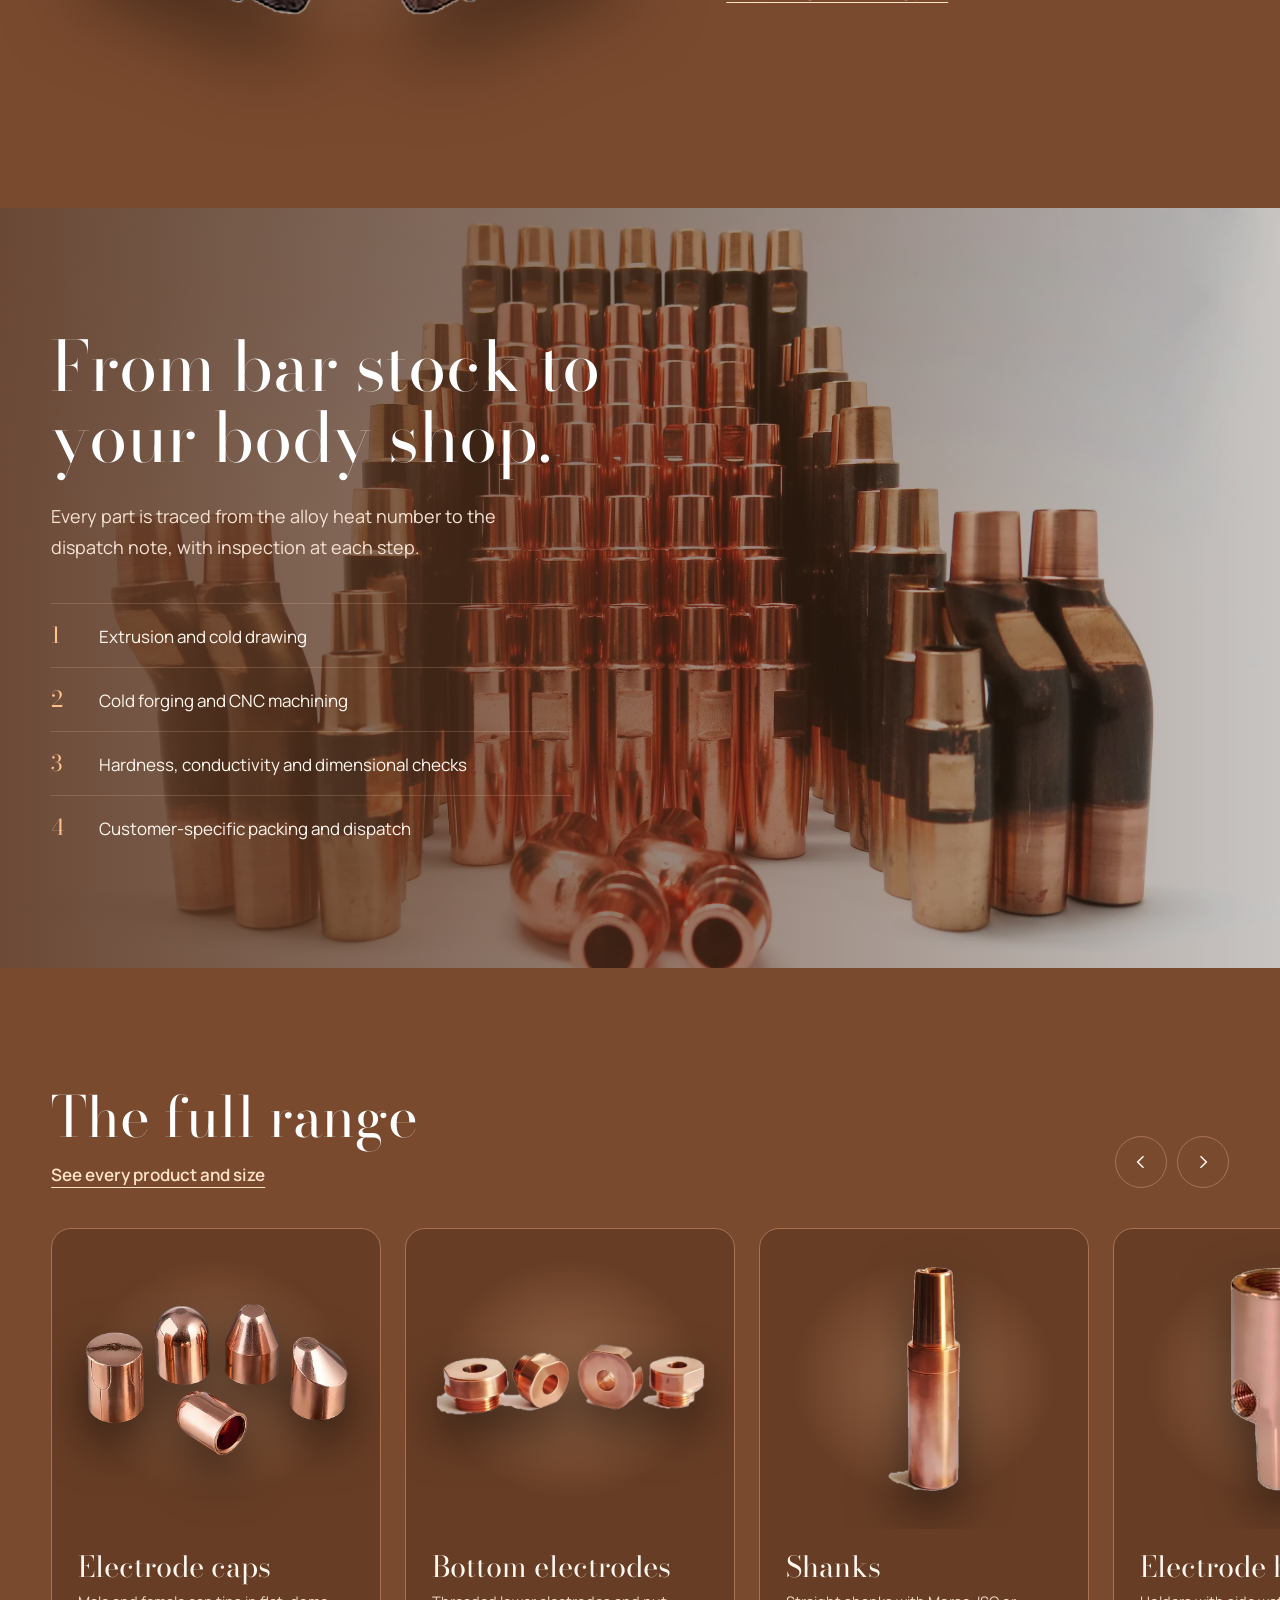
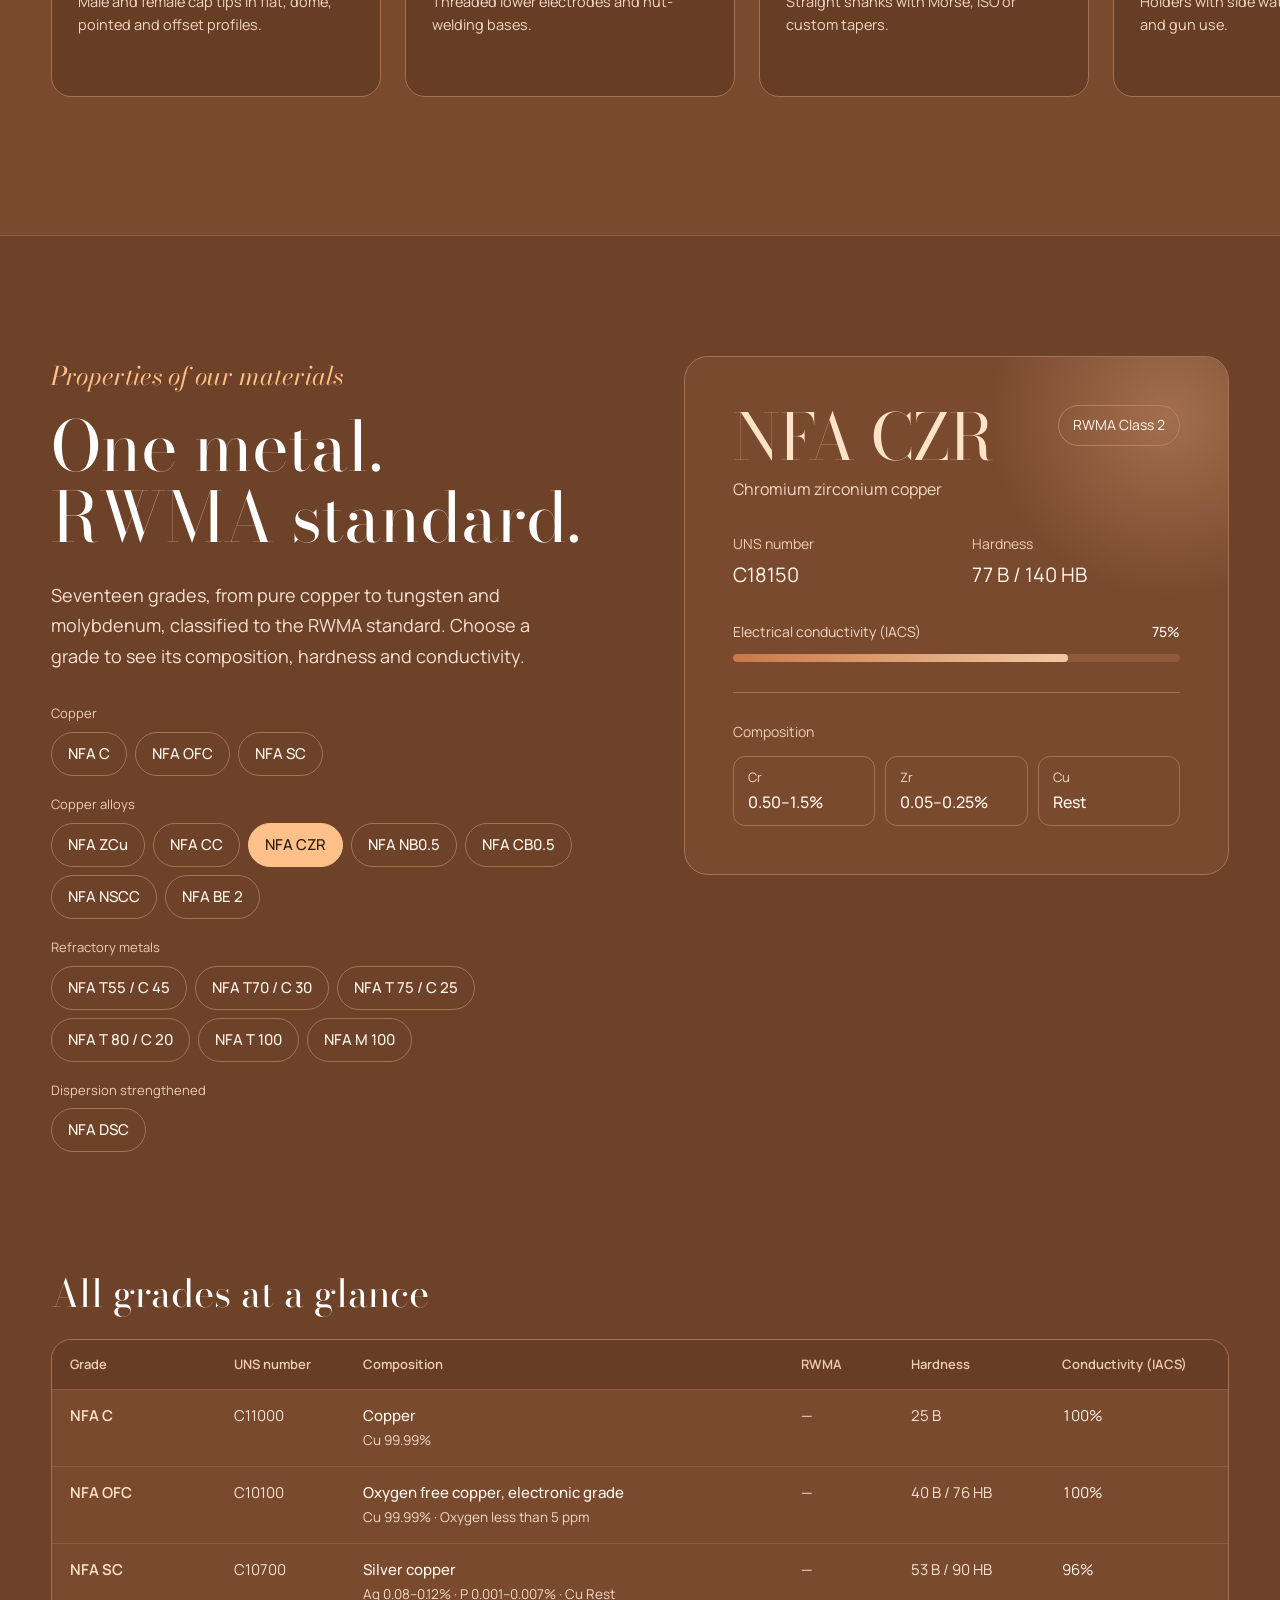
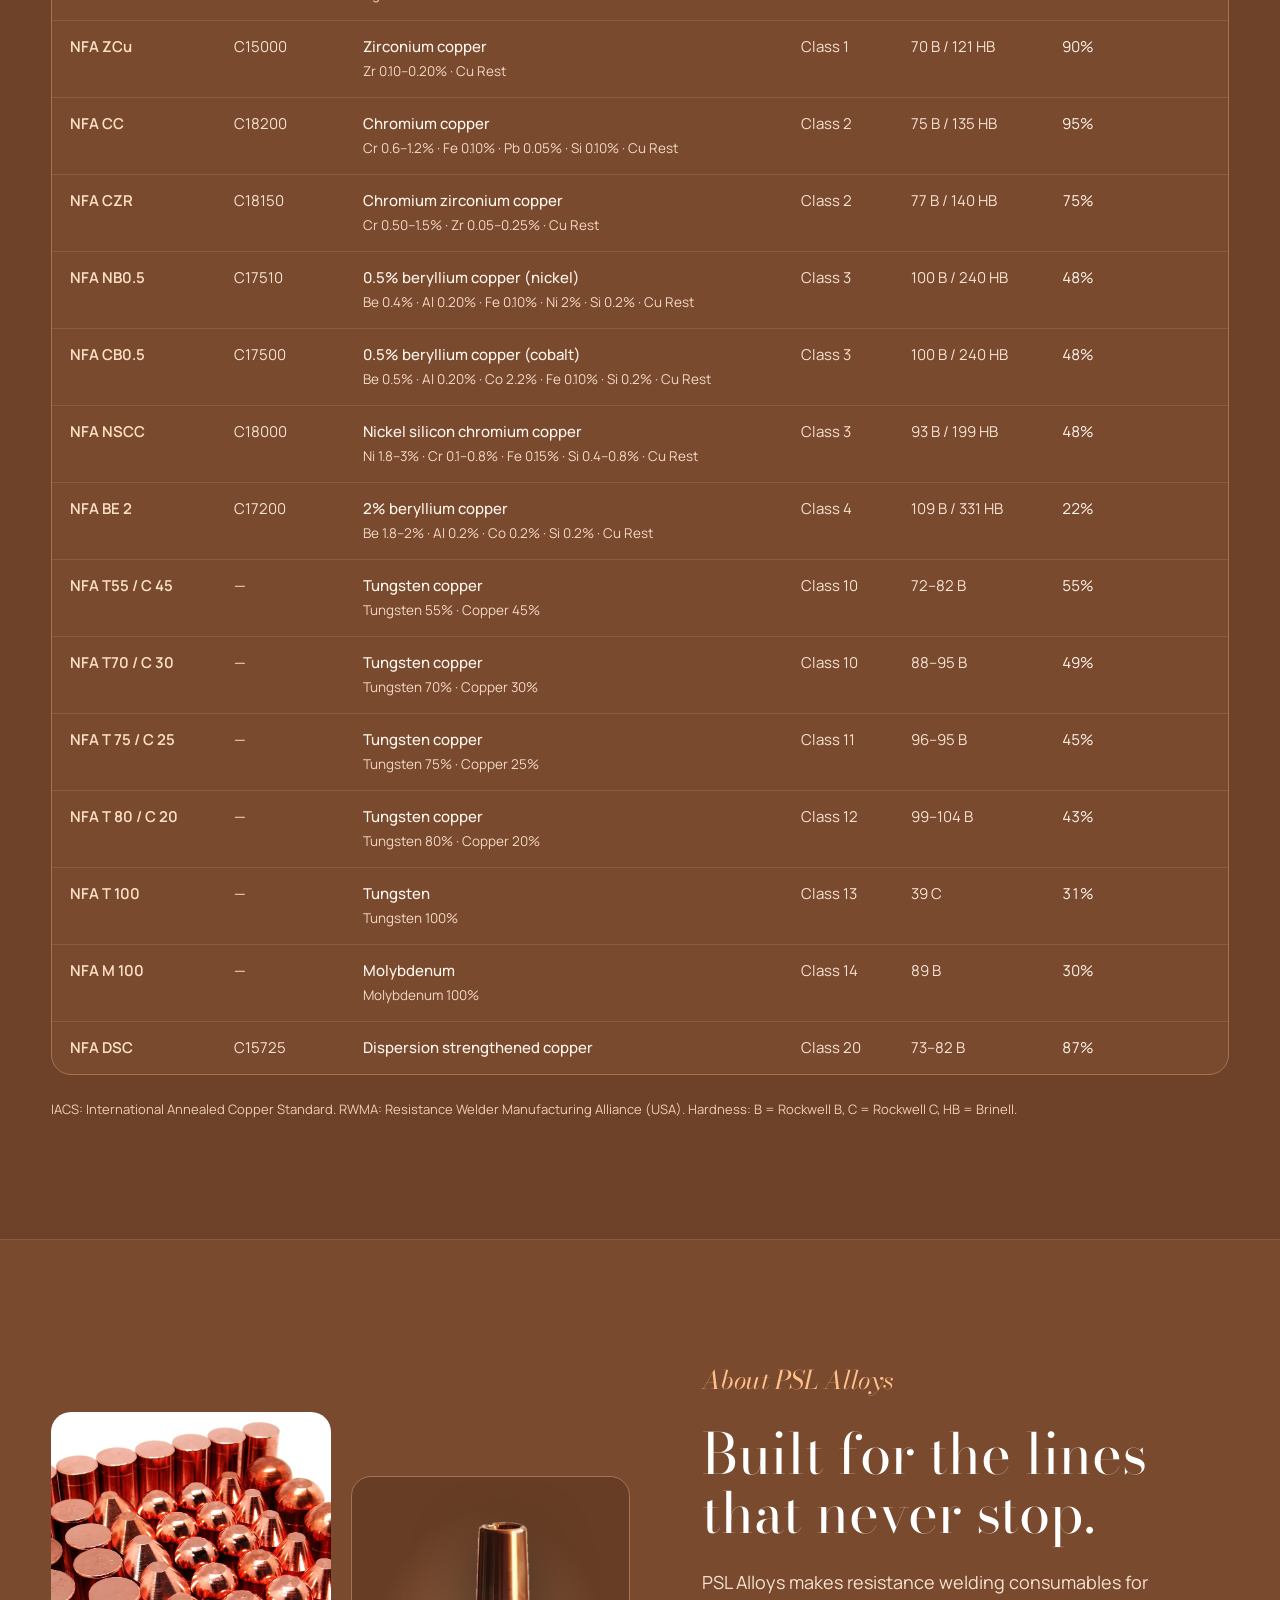
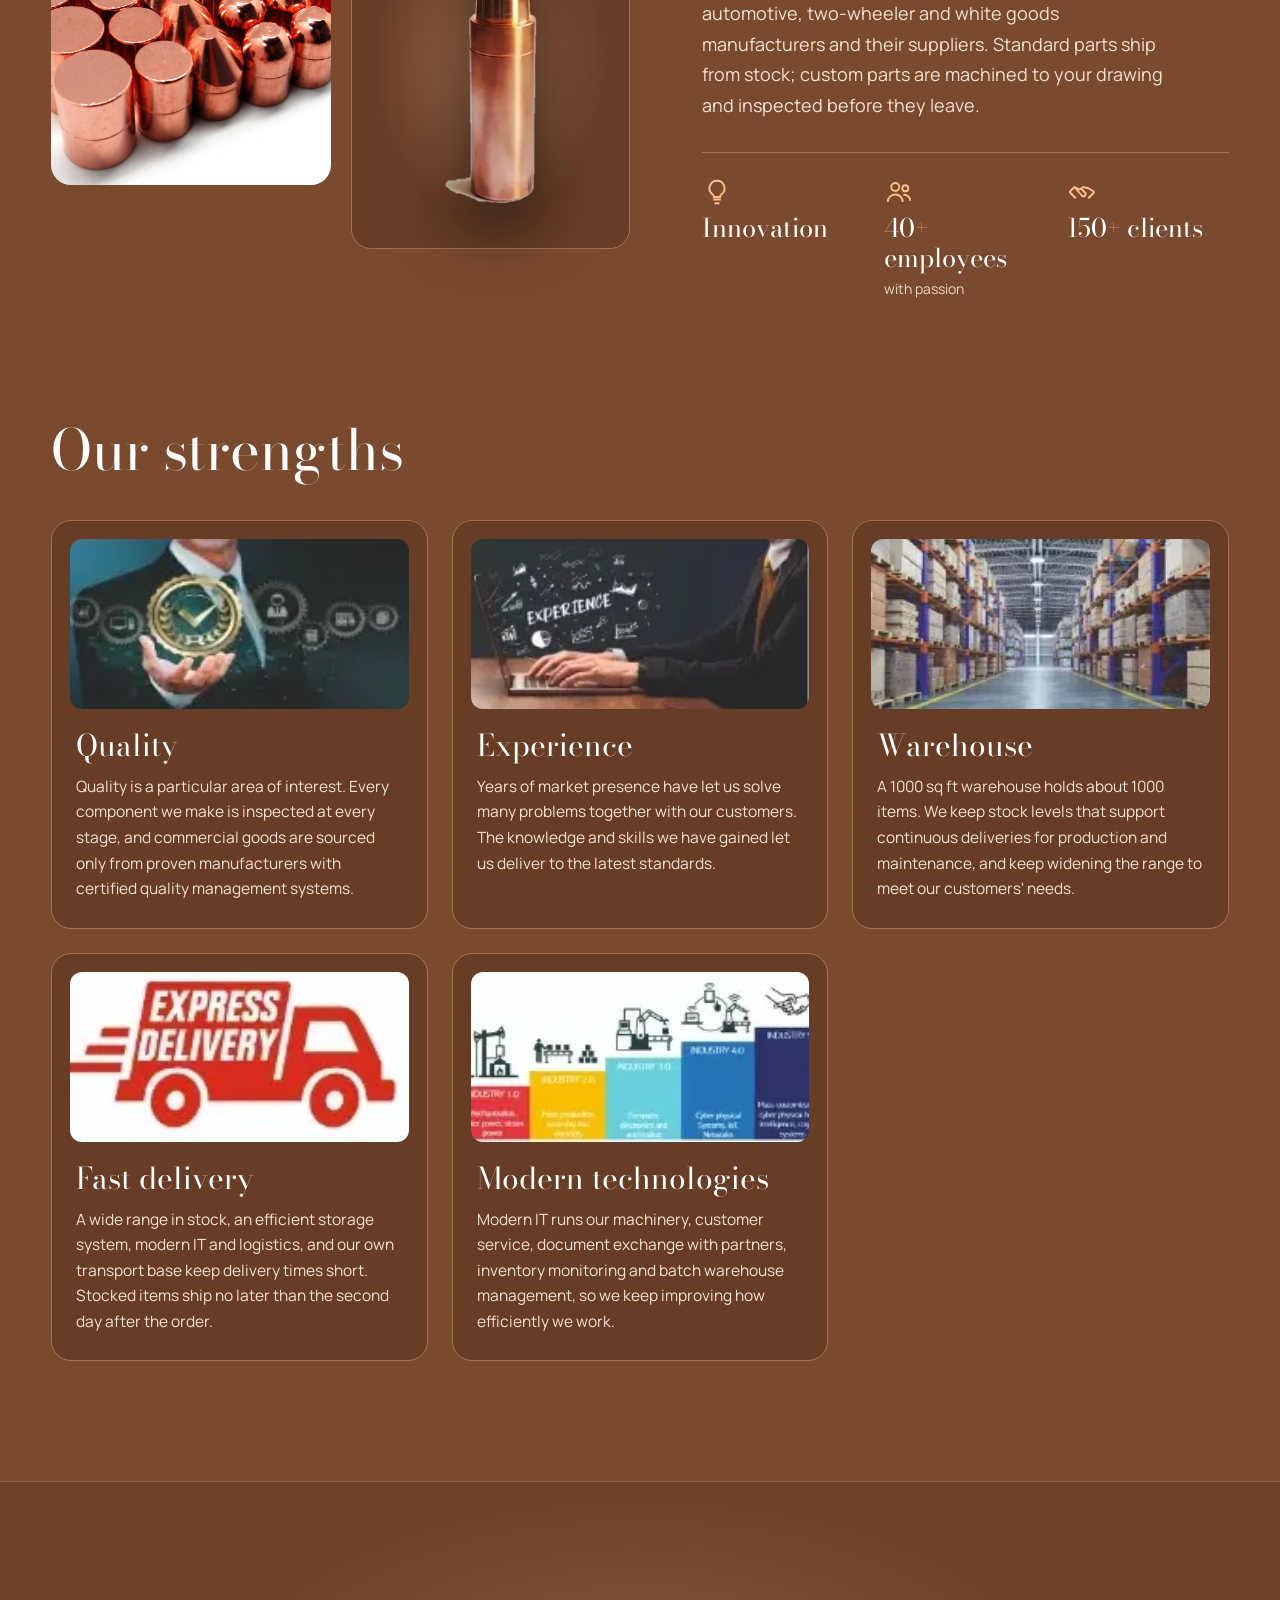
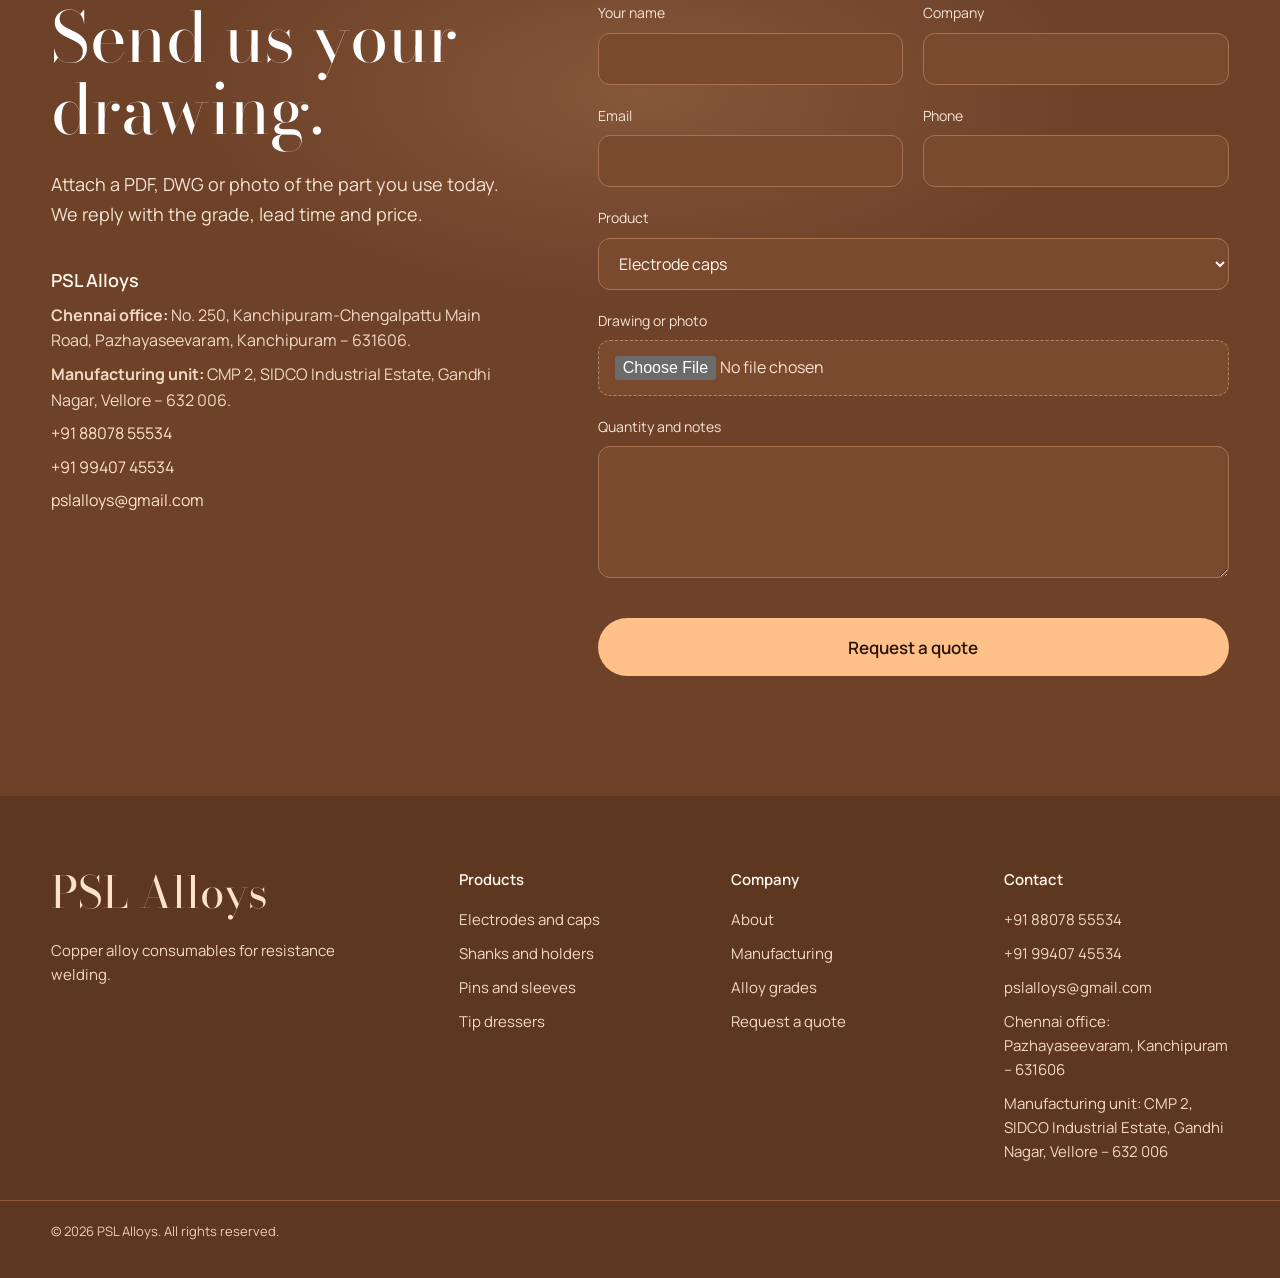
==== commit 62aea13b: "Update locating pin materials; add Chennai office label and Vellore manufacturing unit address Co-Au" ====
--- a/index.html
+++ b/index.html
@@ -84,7 +84,7 @@
   <div class="copy">
     <h3>Locating pins</h3>
     <p>Guide pins that seat every nut in the same place, shot after shot. Stainless for durability, ceramic-coated where current must not pass.</p>
-    <dl><div><dt>Materials</dt><dd>SS, ceramic-coated</dd></div><div><dt>Nut sizes</dt><dd>Standard and custom</dd></div></dl>
+    <dl><div><dt>Materials</dt><dd>Ceramics, ceramic coated, KCF, stainless steel</dd></div><div><dt>Nut sizes</dt><dd>Standard and custom</dd></div></dl>
     <a href="#quote" class="text-link" data-product="Locating pins">Get pricing for locating pins</a>
   </div>
 </section>
@@ -217,7 +217,8 @@
       <p class="lead-left">Attach a PDF, DWG or photo of the part you use today. We reply with the grade, lead time and price.</p>
       <address>
         <strong>PSL Alloys</strong>
-        <span>No. 250, Kanchipuram-Chengalpattu Main Road, Pazhayaseevaram, Kanchipuram – 631606.</span>
+        <span><b>Chennai office:</b> No. 250, Kanchipuram-Chengalpattu Main Road, Pazhayaseevaram, Kanchipuram – 631606.</span>
+        <span><b>Manufacturing unit:</b> CMP 2, SIDCO Industrial Estate, Gandhi Nagar, Vellore – 632 006.</span>
         <a href="tel:+918807855534">+91 88078 55534</a>
         <a href="tel:+919940745534">+91 99407 45534</a>
         <a href="mailto:pslalloys@gmail.com">pslalloys@gmail.com</a>
@@ -246,7 +247,7 @@
     <div><div class="foot-logo">PSL Alloys</div><p>Copper alloy consumables for resistance welding.</p></div>
     <div><h4>Products</h4><a href="products.html#captips">Electrodes and caps</a><a href="products.html#shanks">Shanks and holders</a><a href="products.html#pins">Pins and sleeves</a><a href="products.html#dressers">Tip dressers</a></div>
     <div><h4>Company</h4><a href="#about">About</a><a href="#made">Manufacturing</a><a href="#grades">Alloy grades</a><a href="#quote">Request a quote</a></div>
-    <div><h4>Contact</h4><a href="tel:+918807855534">+91 88078 55534</a><a href="tel:+919940745534">+91 99407 45534</a><a href="mailto:pslalloys@gmail.com">pslalloys@gmail.com</a><span>Pazhayaseevaram, Kanchipuram – 631606</span></div>
+    <div><h4>Contact</h4><a href="tel:+918807855534">+91 88078 55534</a><a href="tel:+919940745534">+91 99407 45534</a><a href="mailto:pslalloys@gmail.com">pslalloys@gmail.com</a><span>Chennai office: Pazhayaseevaram, Kanchipuram – 631606</span><span>Manufacturing unit: CMP 2, SIDCO Industrial Estate, Gandhi Nagar, Vellore – 632 006</span></div>
   </div>
   <div class="wrap foot-base">© <span id="year">2026</span> PSL Alloys. All rights reserved.</div>
 </footer>
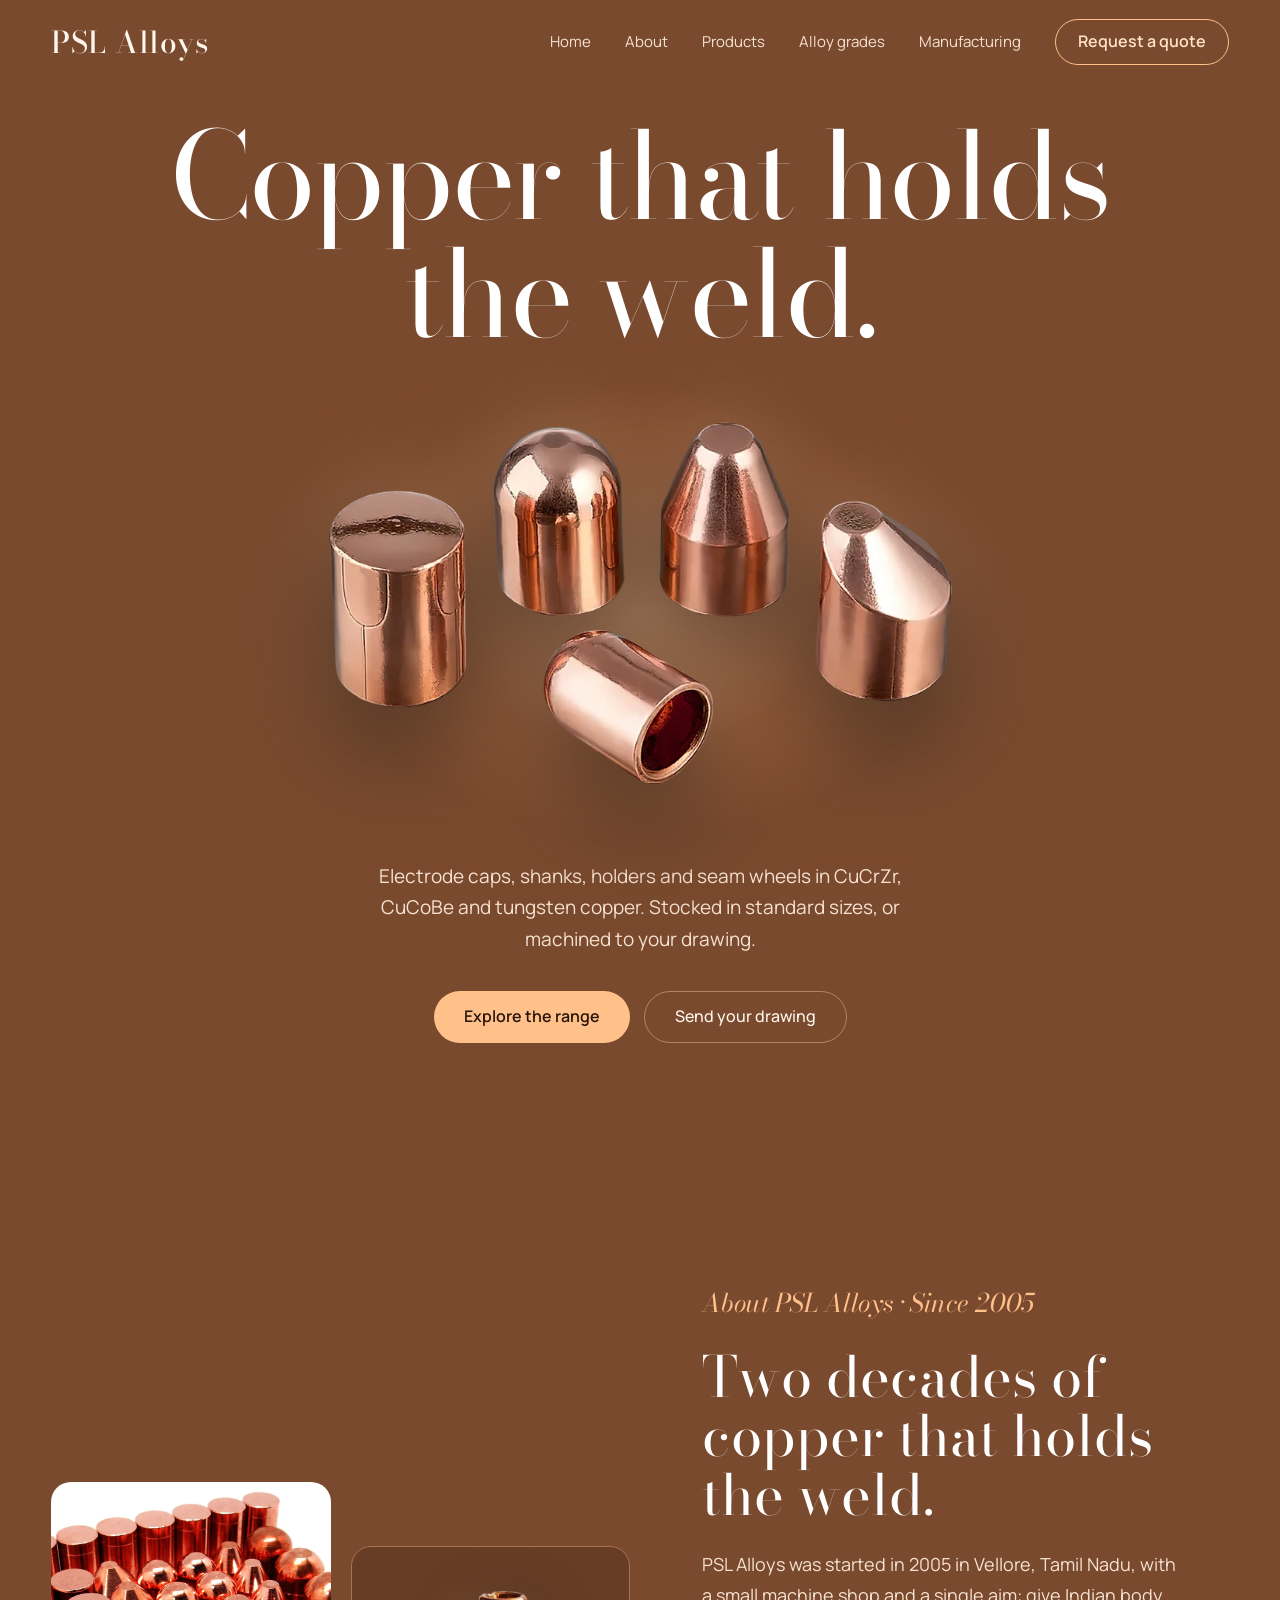
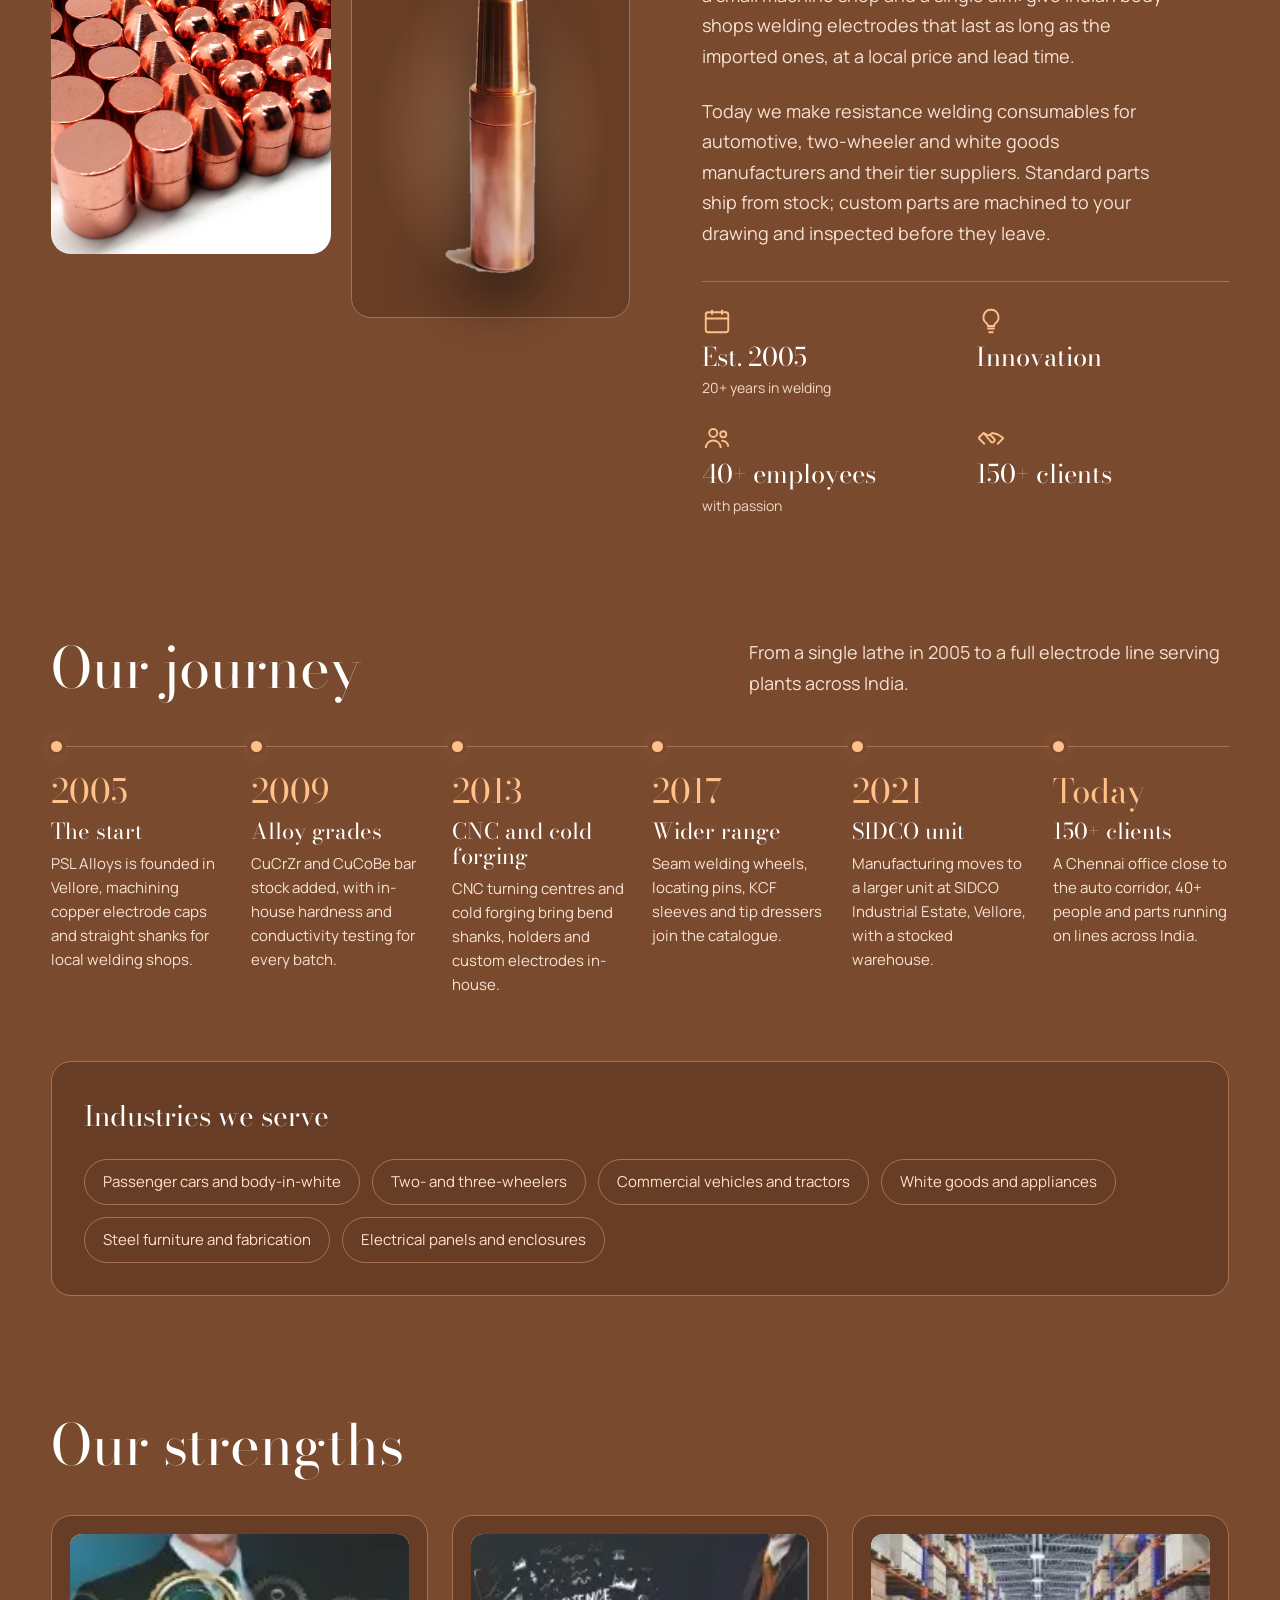
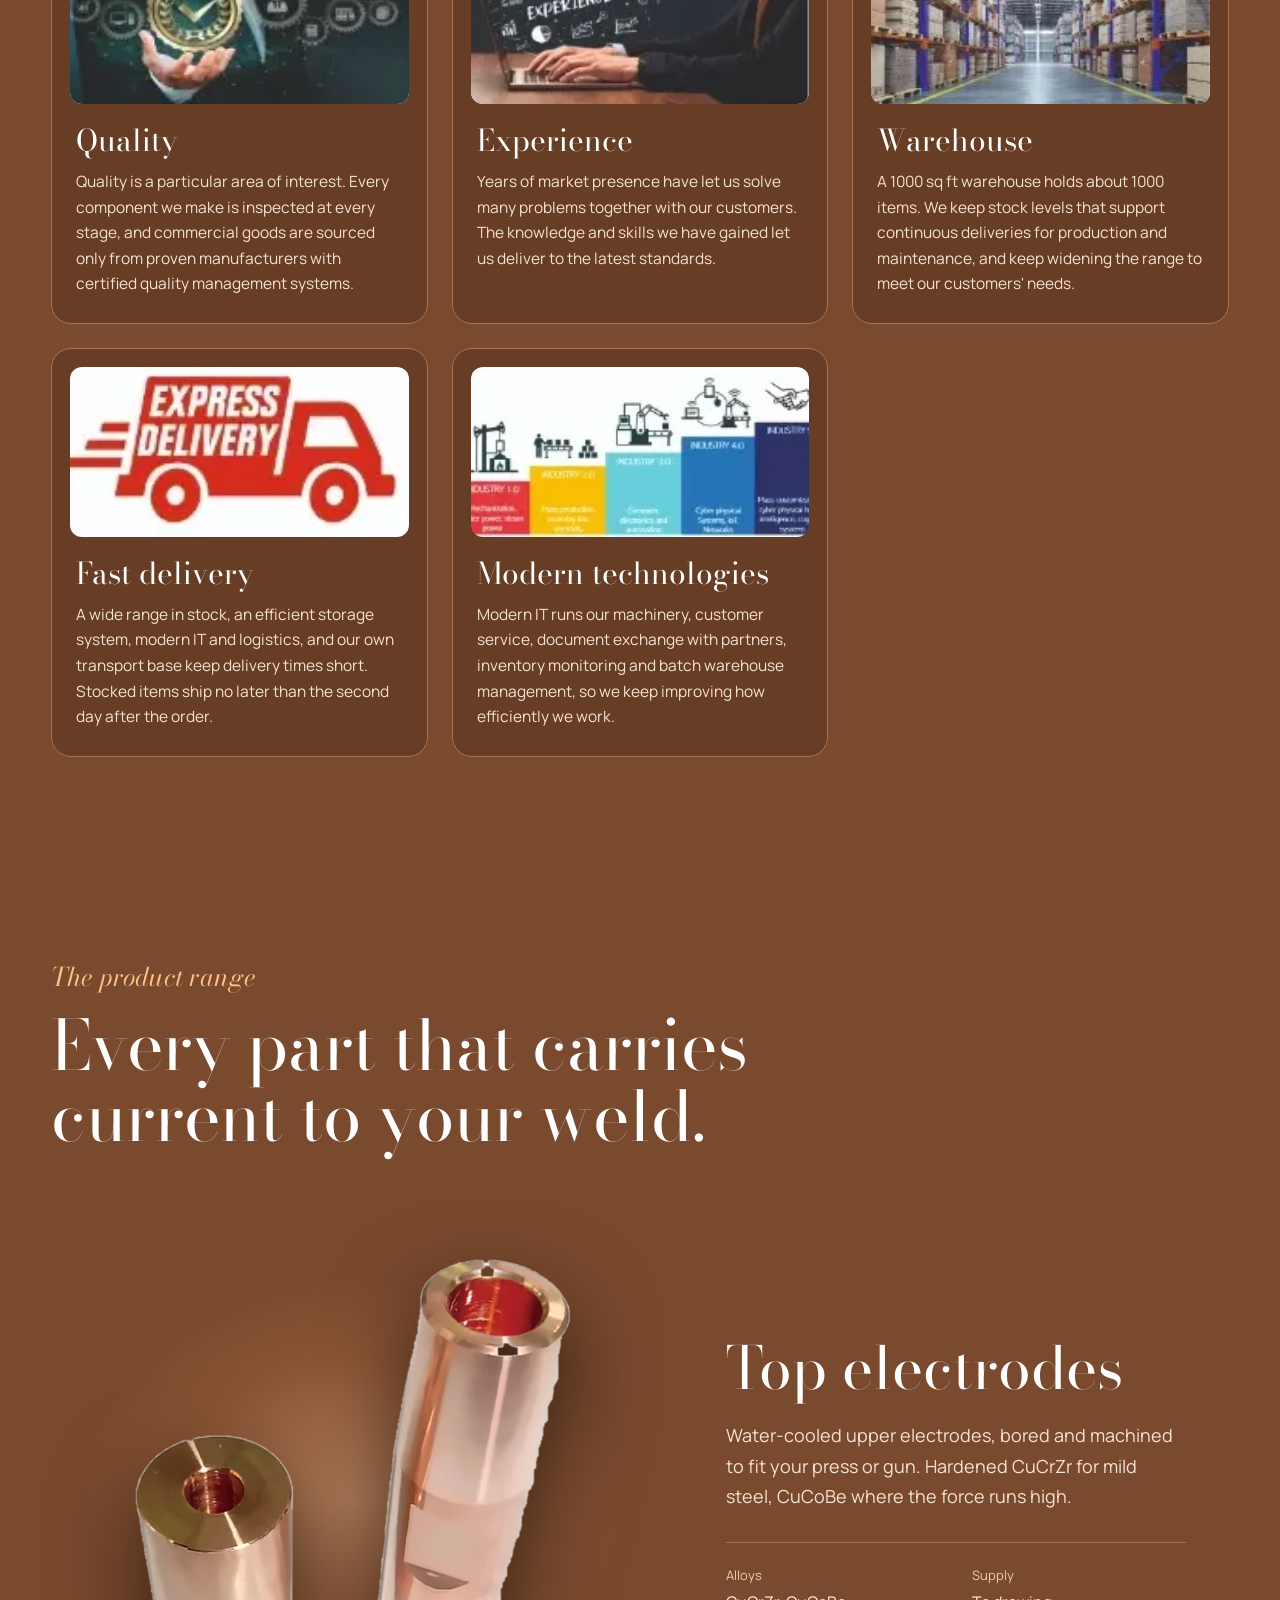
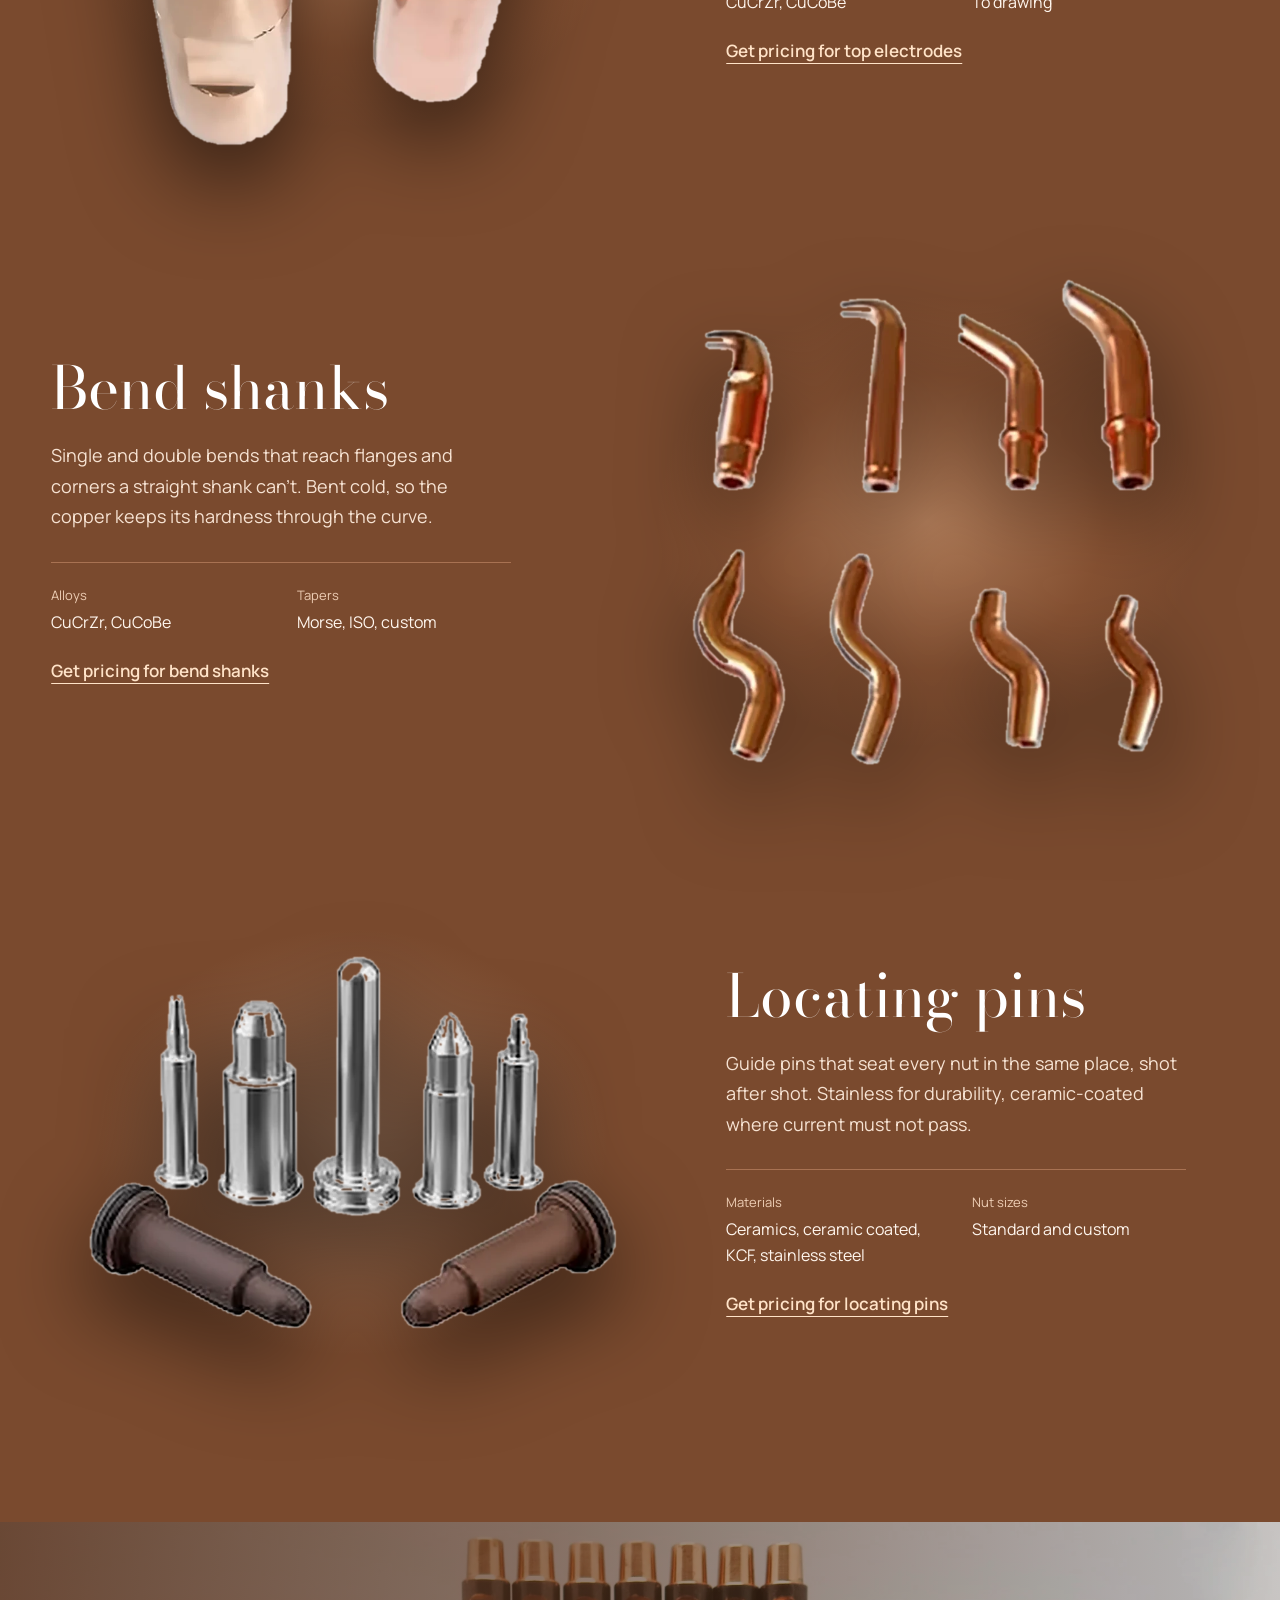
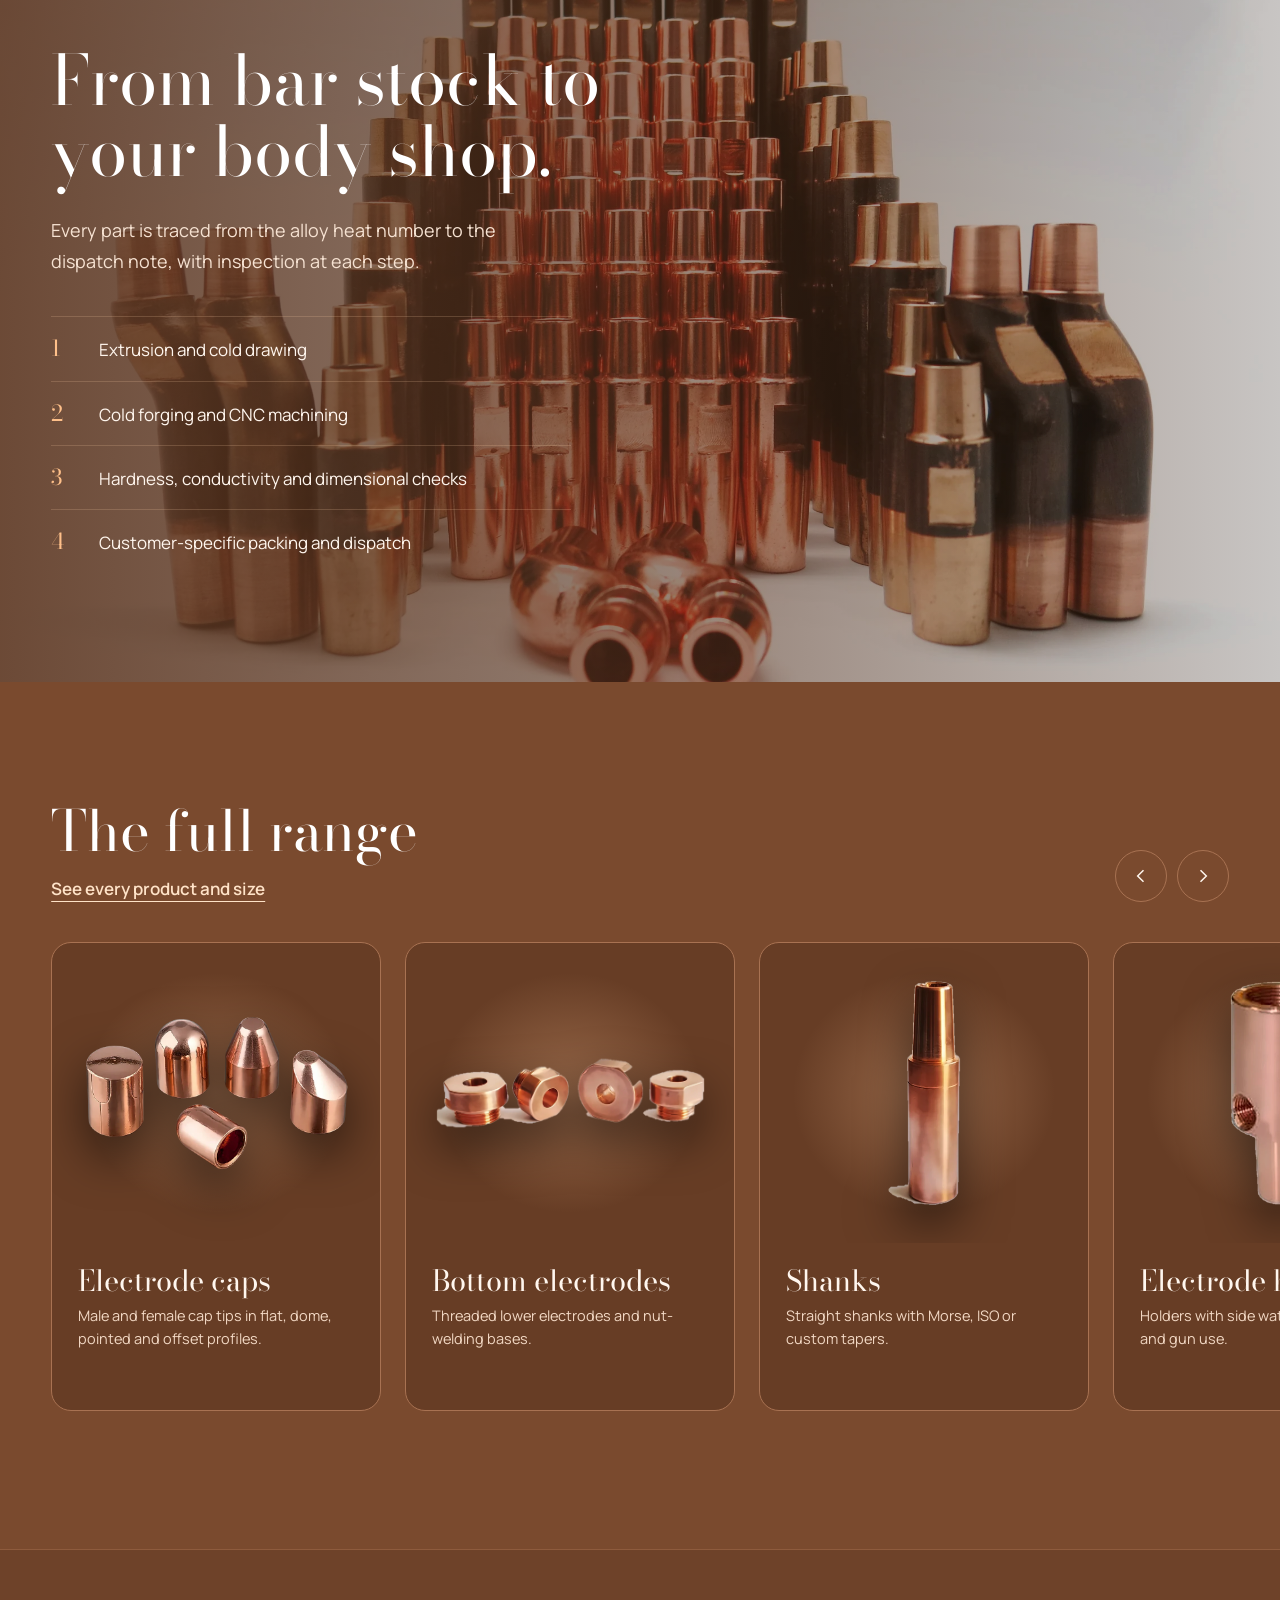
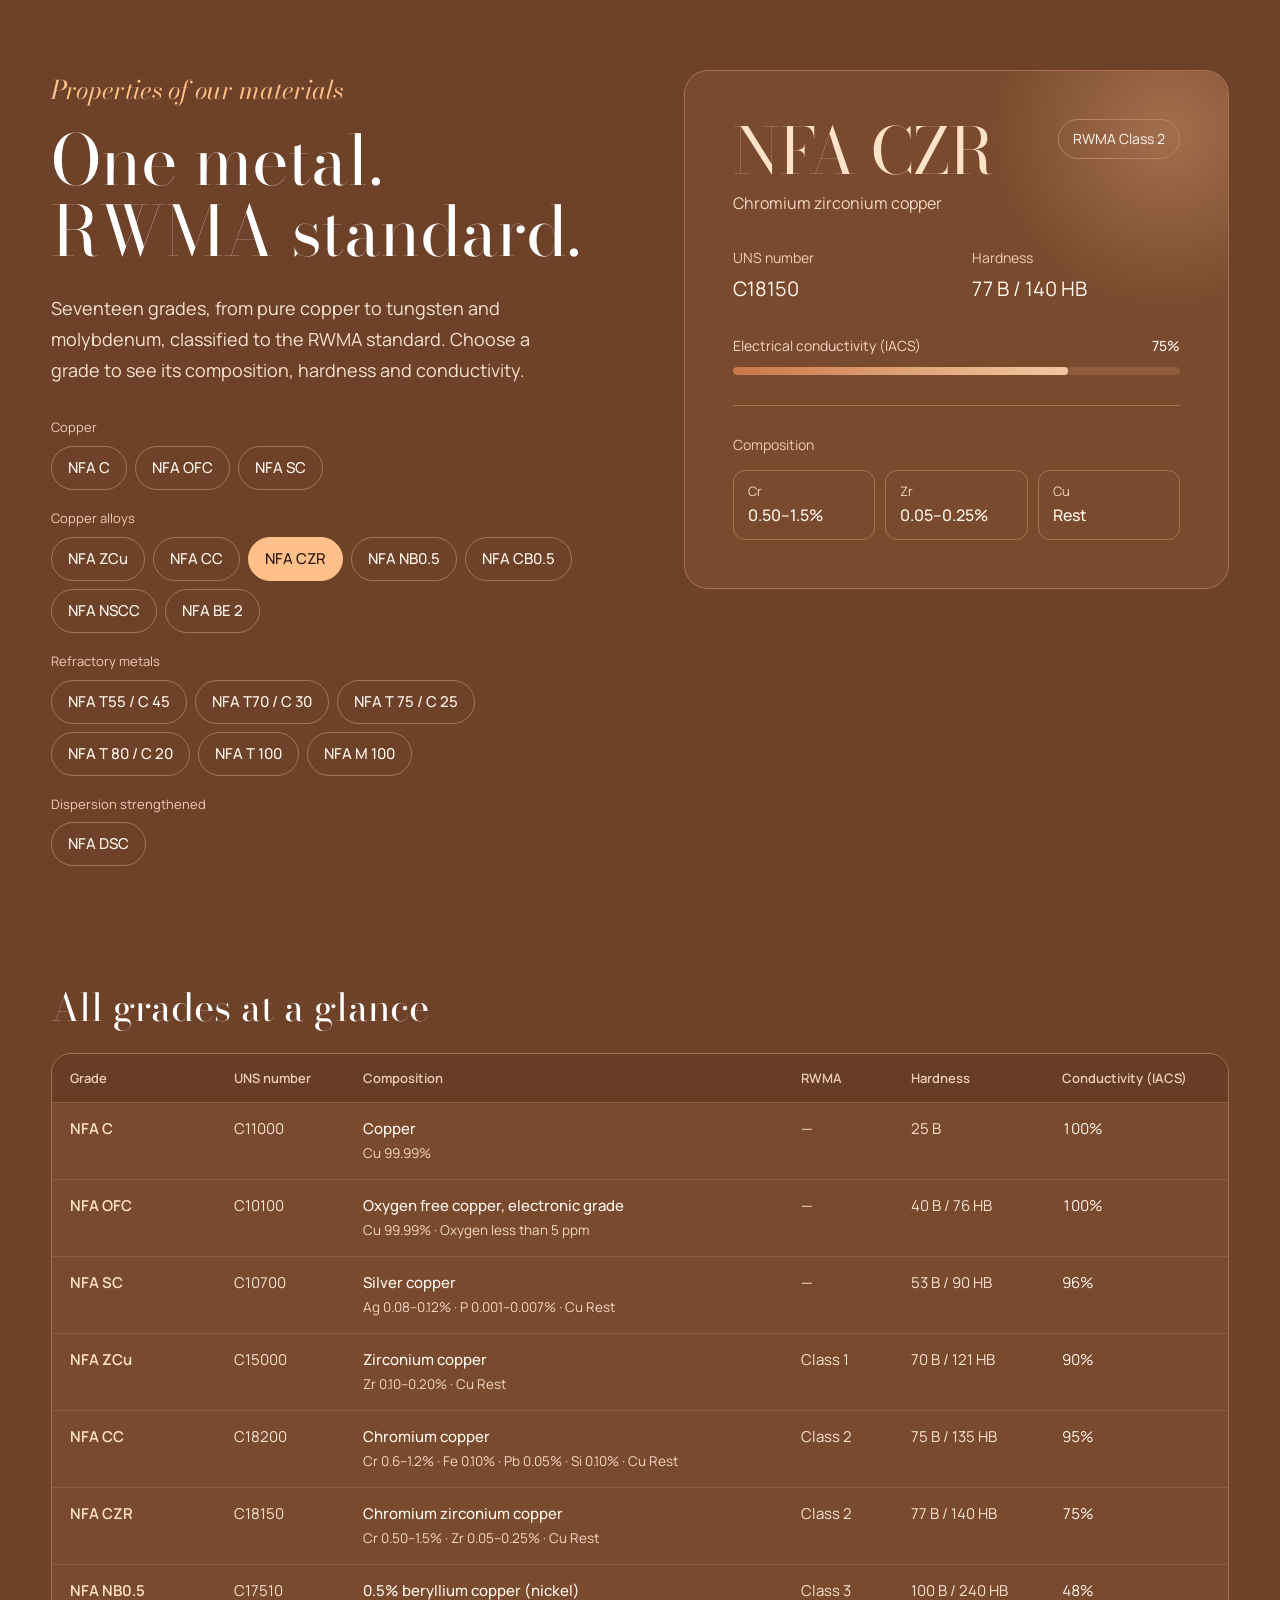
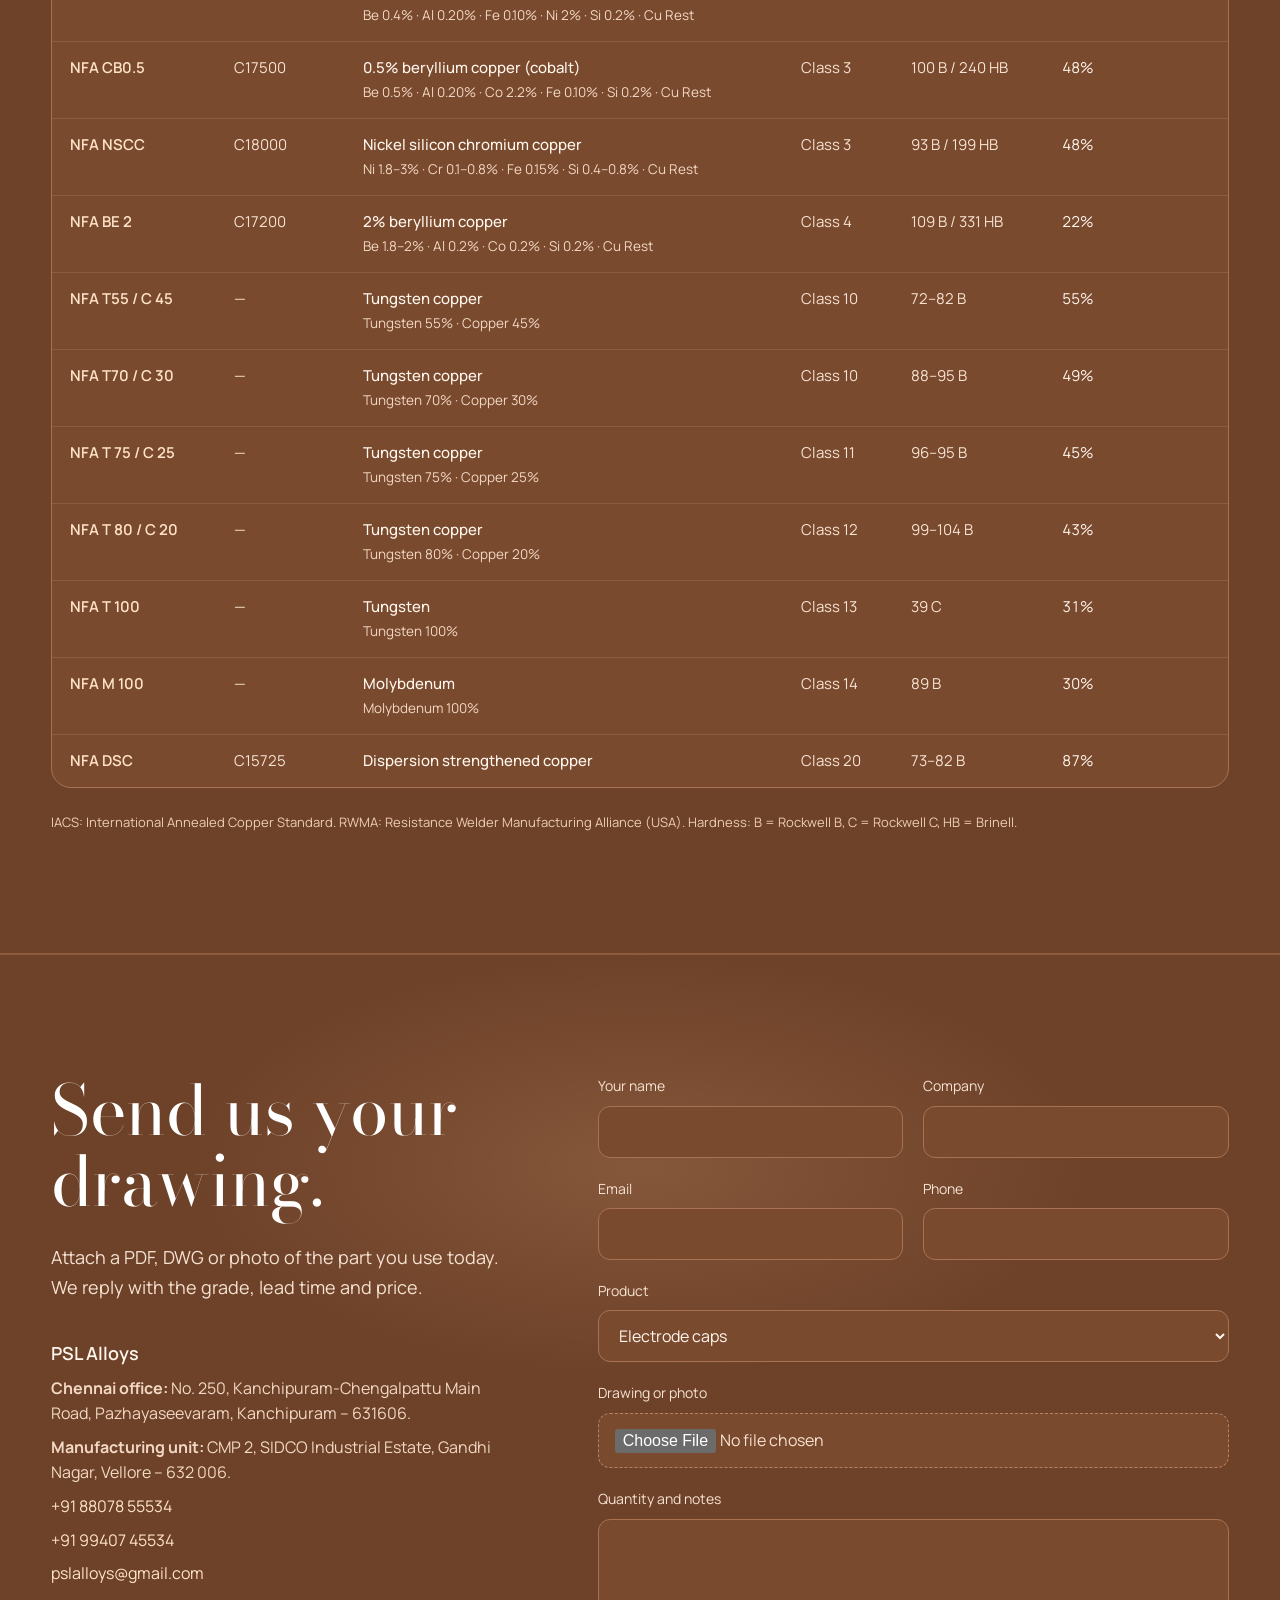
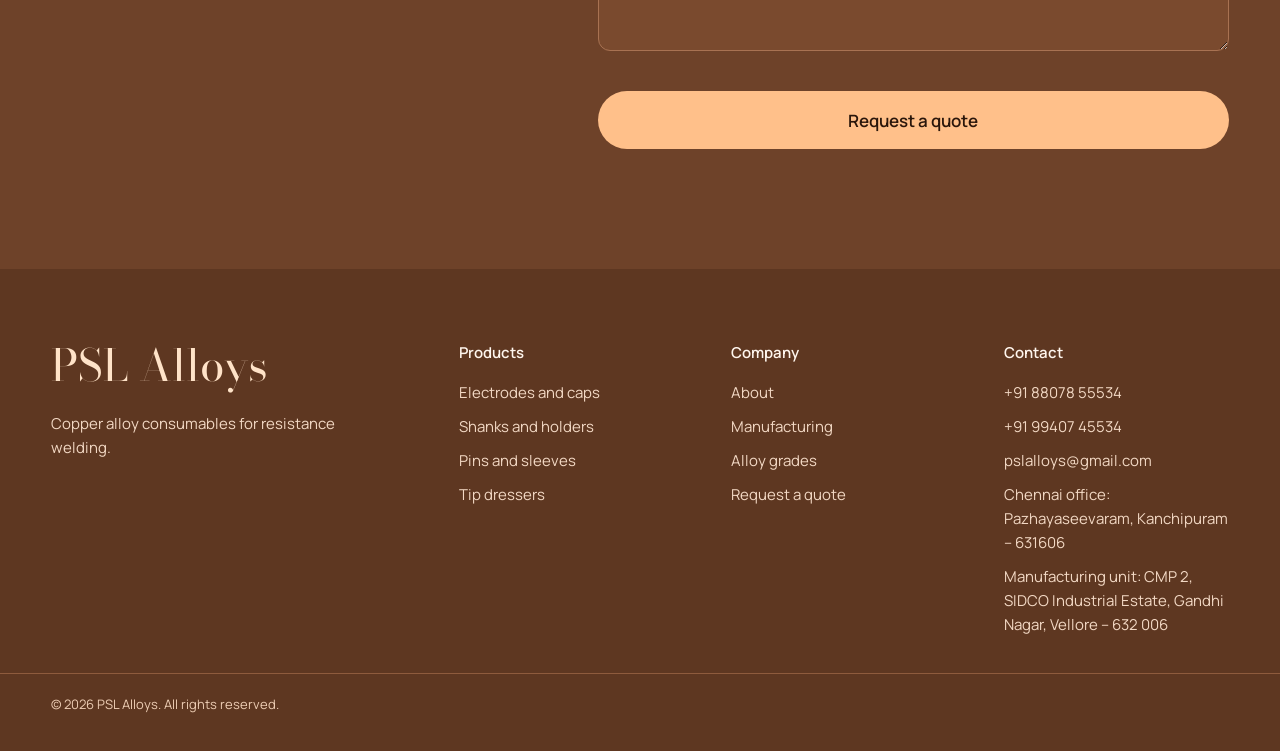
==== commit e8e85394: "Add About section with 2005 founding story, timeline and industries next to home Move About and Our " ====
--- a/index.html
+++ b/index.html
@@ -21,10 +21,11 @@
       <span></span><span></span>
     </button>
     <nav id="nav" class="nav" aria-label="Main">
+      <a href="#top">Home</a>
+      <a href="#about">About</a>
       <a href="products.html">Products</a>
       <a href="#grades">Alloy grades</a>
       <a href="#made">Manufacturing</a>
-      <a href="#about">About</a>
       <a href="#quote" class="btn btn-outline">Request a quote</a>
     </nav>
   </div>
@@ -42,6 +43,86 @@
   <div class="actions">
     <a href="#range" class="btn btn-solid">Explore the range</a>
     <a href="#quote" class="btn btn-ghost">Send your drawing</a>
+  </div>
+</section>
+
+<section id="about" class="wrap about">
+  <div class="about-pics">
+    <img src="assets/caps-array.webp" loading="lazy" alt="Copper electrode caps in flat, dome and cone profiles">
+    <div class="about-second"><img src="assets/cut-shank.webp" loading="lazy" alt="Straight copper electrode shank"></div>
+  </div>
+  <div class="about-copy">
+    <p class="eyebrow">About PSL Alloys · Since 2005</p>
+    <h2 class="h-lg">Two decades of copper that holds the weld.</h2>
+    <p class="lead-left">PSL Alloys was started in 2005 in Vellore, Tamil Nadu, with a small machine shop and a single aim: give Indian body shops welding electrodes that last as long as the imported ones, at a local price and lead time.</p>
+    <p class="lead-left">Today we make resistance welding consumables for automotive, two-wheeler and white goods manufacturers and their tier suppliers. Standard parts ship from stock; custom parts are machined to your drawing and inspected before they leave.</p>
+    <ul class="stats">
+      <li><svg viewBox="0 0 24 24" width="30" height="30" fill="none" stroke="currentColor" stroke-width="1.5" aria-hidden="true"><rect x="3" y="5" width="18" height="16" rx="2"/><path d="M3 10h18M8 3v4M16 3v4"/></svg><strong>Est. 2005</strong><span>20+ years in welding</span></li>
+      <li><svg viewBox="0 0 24 24" width="30" height="30" fill="none" stroke="currentColor" stroke-width="1.5" aria-hidden="true"><path d="M9 18h6M10 21h4M12 3a6 6 0 0 0-3.6 10.8c.7.5 1.1 1.3 1.1 2.2h5c0-.9.4-1.7 1.1-2.2A6 6 0 0 0 12 3z"/></svg><strong>Innovation</strong></li>
+      <li><svg viewBox="0 0 24 24" width="30" height="30" fill="none" stroke="currentColor" stroke-width="1.5" aria-hidden="true"><circle cx="9" cy="8" r="3.2"/><path d="M3 20c0-3.3 2.7-6 6-6s6 2.7 6 6"/><circle cx="17" cy="9" r="2.4"/><path d="M15.5 14.3A4.8 4.8 0 0 1 21 19"/></svg><strong>40+ employees</strong><span>with passion</span></li>
+      <li><svg viewBox="0 0 24 24" width="30" height="30" fill="none" stroke="currentColor" stroke-width="1.5" aria-hidden="true"><path d="M2 12l4-4 4 2 3-2 4 1 5 3"/><path d="M6 8l6 7a1.5 1.5 0 0 0 2.2 0l.3-.3a1.5 1.5 0 0 0 0-2.1L11 9"/><path d="M2 12l5 5M22 12l-5 5"/></svg><strong>150+ clients</strong></li>
+    </ul>
+  </div>
+</section>
+
+<section class="history" aria-labelledby="history-h">
+  <div class="wrap history-inner">
+    <div class="history-head">
+      <h2 id="history-h" class="h-lg">Our journey</h2>
+      <p class="lead-left">From a single lathe in 2005 to a full electrode line serving plants across India.</p>
+    </div>
+    <ol class="timeline">
+      <li><b>2005</b><h3>The start</h3><p>PSL Alloys is founded in Vellore, machining copper electrode caps and straight shanks for local welding shops.</p></li>
+      <li><b>2009</b><h3>Alloy grades</h3><p>CuCrZr and CuCoBe bar stock added, with in-house hardness and conductivity testing for every batch.</p></li>
+      <li><b>2013</b><h3>CNC and cold forging</h3><p>CNC turning centres and cold forging bring bend shanks, holders and custom electrodes in-house.</p></li>
+      <li><b>2017</b><h3>Wider range</h3><p>Seam welding wheels, locating pins, KCF sleeves and tip dressers join the catalogue.</p></li>
+      <li><b>2021</b><h3>SIDCO unit</h3><p>Manufacturing moves to a larger unit at SIDCO Industrial Estate, Vellore, with a stocked warehouse.</p></li>
+      <li><b>Today</b><h3>150+ clients</h3><p>A Chennai office close to the auto corridor, 40+ people and parts running on lines across India.</p></li>
+    </ol>
+    <div class="industries">
+      <h3>Industries we serve</h3>
+      <ul>
+        <li>Passenger cars and body-in-white</li>
+        <li>Two- and three-wheelers</li>
+        <li>Commercial vehicles and tractors</li>
+        <li>White goods and appliances</li>
+        <li>Steel furniture and fabrication</li>
+        <li>Electrical panels and enclosures</li>
+      </ul>
+    </div>
+  </div>
+</section>
+
+<section class="strengths" aria-labelledby="strengths-h">
+  <div class="wrap">
+    <h2 id="strengths-h" class="h-lg">Our strengths</h2>
+    <div class="strength-grid">
+      <article class="strength">
+        <img src="assets/about-quality.webp" width="206" height="92" loading="lazy" alt="Hand holding a quality seal surrounded by process icons">
+        <h3>Quality</h3>
+        <p>Quality is a particular area of interest. Every component we make is inspected at every stage, and commercial goods are sourced only from proven manufacturers with certified quality management systems.</p>
+      </article>
+      <article class="strength">
+        <img src="assets/about-experience.webp" width="210" height="112" loading="lazy" alt="Engineer at a laptop with the word Experience">
+        <h3>Experience</h3>
+        <p>Years of market presence have let us solve many problems together with our customers. The knowledge and skills we have gained let us deliver to the latest standards.</p>
+      </article>
+      <article class="strength">
+        <img src="assets/about-warehouse.webp" width="222" height="120" loading="lazy" alt="Warehouse aisle with stocked racks">
+        <h3>Warehouse</h3>
+        <p>A 1000 sq ft warehouse holds about 1000 items. We keep stock levels that support continuous deliveries for production and maintenance, and keep widening the range to meet our customers' needs.</p>
+      </article>
+      <article class="strength">
+        <img src="assets/about-delivery.webp" width="200" height="90" loading="lazy" alt="Express delivery truck illustration">
+        <h3>Fast delivery</h3>
+        <p>A wide range in stock, an efficient storage system, modern IT and logistics, and our own transport base keep delivery times short. Stocked items ship no later than the second day after the order.</p>
+      </article>
+      <article class="strength">
+        <img src="assets/about-technology.webp" width="245" height="110" loading="lazy" alt="Industry 1.0 to 5.0 progression graphic">
+        <h3>Modern technologies</h3>
+        <p>Modern IT runs our machinery, customer service, document exchange with partners, inventory monitoring and batch warehouse management, so we keep improving how efficiently we work.</p>
+      </article>
+    </div>
   </div>
 </section>
 
@@ -156,56 +237,6 @@
       </table>
     </div>
     <p class="fine">IACS: International Annealed Copper Standard. RWMA: Resistance Welder Manufacturing Alliance (USA). Hardness: B = Rockwell B, C = Rockwell C, HB = Brinell.</p>
-  </div>
-</section>
-
-<section id="about" class="wrap about">
-  <div class="about-pics">
-    <img src="assets/caps-array.webp" loading="lazy" alt="Copper electrode caps in flat, dome and cone profiles">
-    <div class="about-second"><img src="assets/cut-shank.webp" loading="lazy" alt="Straight copper electrode shank"></div>
-  </div>
-  <div class="about-copy">
-    <p class="eyebrow">About PSL Alloys</p>
-    <h2 class="h-lg">Built for the lines that never stop.</h2>
-    <p class="lead-left">PSL Alloys makes resistance welding consumables for automotive, two-wheeler and white goods manufacturers and their suppliers. Standard parts ship from stock; custom parts are machined to your drawing and inspected before they leave.</p>
-    <ul class="stats">
-      <li><svg viewBox="0 0 24 24" width="30" height="30" fill="none" stroke="currentColor" stroke-width="1.5" aria-hidden="true"><path d="M9 18h6M10 21h4M12 3a6 6 0 0 0-3.6 10.8c.7.5 1.1 1.3 1.1 2.2h5c0-.9.4-1.7 1.1-2.2A6 6 0 0 0 12 3z"/></svg><strong>Innovation</strong></li>
-      <li><svg viewBox="0 0 24 24" width="30" height="30" fill="none" stroke="currentColor" stroke-width="1.5" aria-hidden="true"><circle cx="9" cy="8" r="3.2"/><path d="M3 20c0-3.3 2.7-6 6-6s6 2.7 6 6"/><circle cx="17" cy="9" r="2.4"/><path d="M15.5 14.3A4.8 4.8 0 0 1 21 19"/></svg><strong>40+ employees</strong><span>with passion</span></li>
-      <li><svg viewBox="0 0 24 24" width="30" height="30" fill="none" stroke="currentColor" stroke-width="1.5" aria-hidden="true"><path d="M2 12l4-4 4 2 3-2 4 1 5 3"/><path d="M6 8l6 7a1.5 1.5 0 0 0 2.2 0l.3-.3a1.5 1.5 0 0 0 0-2.1L11 9"/><path d="M2 12l5 5M22 12l-5 5"/></svg><strong>150+ clients</strong></li>
-    </ul>
-  </div>
-</section>
-
-<section class="strengths" aria-labelledby="strengths-h">
-  <div class="wrap">
-    <h2 id="strengths-h" class="h-lg">Our strengths</h2>
-    <div class="strength-grid">
-      <article class="strength">
-        <img src="assets/about-quality.webp" width="206" height="92" loading="lazy" alt="Hand holding a quality seal surrounded by process icons">
-        <h3>Quality</h3>
-        <p>Quality is a particular area of interest. Every component we make is inspected at every stage, and commercial goods are sourced only from proven manufacturers with certified quality management systems.</p>
-      </article>
-      <article class="strength">
-        <img src="assets/about-experience.webp" width="210" height="112" loading="lazy" alt="Engineer at a laptop with the word Experience">
-        <h3>Experience</h3>
-        <p>Years of market presence have let us solve many problems together with our customers. The knowledge and skills we have gained let us deliver to the latest standards.</p>
-      </article>
-      <article class="strength">
-        <img src="assets/about-warehouse.webp" width="222" height="120" loading="lazy" alt="Warehouse aisle with stocked racks">
-        <h3>Warehouse</h3>
-        <p>A 1000 sq ft warehouse holds about 1000 items. We keep stock levels that support continuous deliveries for production and maintenance, and keep widening the range to meet our customers' needs.</p>
-      </article>
-      <article class="strength">
-        <img src="assets/about-delivery.webp" width="200" height="90" loading="lazy" alt="Express delivery truck illustration">
-        <h3>Fast delivery</h3>
-        <p>A wide range in stock, an efficient storage system, modern IT and logistics, and our own transport base keep delivery times short. Stocked items ship no later than the second day after the order.</p>
-      </article>
-      <article class="strength">
-        <img src="assets/about-technology.webp" width="245" height="110" loading="lazy" alt="Industry 1.0 to 5.0 progression graphic">
-        <h3>Modern technologies</h3>
-        <p>Modern IT runs our machinery, customer service, document exchange with partners, inventory monitoring and batch warehouse management, so we keep improving how efficiently we work.</p>
-      </article>
-    </div>
   </div>
 </section>
 
--- a/styles.css
+++ b/styles.css
@@ -201,10 +201,24 @@
 .about-copy { display: flex; flex-direction: column; gap: 24px; }
 .about-copy .eyebrow { margin: 0; }
 
-.stats { list-style: none; margin: 8px 0 0; padding: 24px 0 0; border-top: 1px solid var(--line); display: grid; grid-template-columns: repeat(3, minmax(0, 1fr)); gap: 20px; }
+.stats { list-style: none; margin: 8px 0 0; padding: 24px 0 0; border-top: 1px solid var(--line); display: grid; grid-template-columns: repeat(2, minmax(0, 1fr)); gap: 24px 20px; }
 .stats li { display: flex; flex-direction: column; gap: 6px; color: var(--copper); }
 .stats strong { font-family: var(--serif); font-weight: 400; font-size: clamp(22px, 2vw, 28px); line-height: 1.15; color: var(--text-hi); }
 .stats span { font-size: 14px; color: var(--muted-2); }
+
+/* history */
+.history { padding-bottom: 120px; }
+.history-head { display: flex; flex-wrap: wrap; justify-content: space-between; align-items: flex-end; gap: 16px 48px; margin-bottom: 48px; }
+.timeline { list-style: none; margin: 0; padding: 0; display: grid; grid-template-columns: repeat(6, minmax(0, 1fr)); gap: 24px; border-top: 1px solid var(--line); }
+.timeline li { position: relative; padding-top: 28px; }
+.timeline li::before { content: ""; position: absolute; top: -6px; left: 0; width: 11px; height: 11px; border-radius: 50%; background: var(--copper); box-shadow: 0 0 0 4px var(--bg), 0 0 18px var(--glow); }
+.timeline b { display: block; font-family: var(--serif); font-weight: 400; font-size: clamp(28px, 2.6vw, 36px); line-height: 1; color: var(--copper); margin-bottom: 10px; }
+.timeline h3 { font-size: 22px; line-height: 1.15; margin-bottom: 8px; }
+.timeline p { margin: 0; font-size: 15px; line-height: 1.6; color: var(--muted); }
+.industries { margin-top: 64px; padding: 32px; background: var(--panel); border: 1px solid var(--line); border-radius: 20px; }
+.industries h3 { font-size: 28px; margin-bottom: 20px; }
+.industries ul { list-style: none; margin: 0; padding: 0; display: flex; flex-wrap: wrap; gap: 12px; }
+.industries li { padding: 10px 18px; border: 1px solid var(--line); border-radius: 999px; font-size: 15px; color: var(--champagne); }
 
 /* strengths */
 .strengths { padding-bottom: 120px; }
@@ -253,6 +267,7 @@
   .grades-inner, .about, .quote-inner { grid-template-columns: 1fr; gap: 48px; padding-block: 88px; }
   .grade-table-wrap { padding-bottom: 88px; }
   .strength-grid { grid-template-columns: repeat(2, minmax(0, 1fr)); }
+  .timeline { grid-template-columns: repeat(3, minmax(0, 1fr)); row-gap: 40px; }
   .foot-grid { grid-template-columns: 1fr 1fr; }
   .made { min-height: 680px; }
   .made-shade { background: linear-gradient(0deg, rgba(94,55,33,.92) 0%, rgba(94,55,33,.72) 55%, rgba(94,55,33,.15) 100%); }
@@ -285,6 +300,11 @@
   .stats li { flex-direction: row; align-items: center; gap: 14px; }
   .strengths { padding-bottom: 80px; }
   .strength-grid { grid-template-columns: 1fr; }
+  .history { padding-bottom: 80px; }
+  .timeline { grid-template-columns: 1fr; border-top: 0; border-left: 1px solid var(--line); gap: 28px; padding-left: 24px; }
+  .timeline li { padding-top: 0; }
+  .timeline li::before { top: 8px; left: -30px; }
+  .industries { padding: 24px 20px; }
   .gc-specs { grid-template-columns: 1fr; }
   .grade-pills button { font-size: 14px; padding: 0 14px; min-height: 44px; }
   .foot-grid { grid-template-columns: 1fr; gap: 32px; padding-block: 56px 28px; }
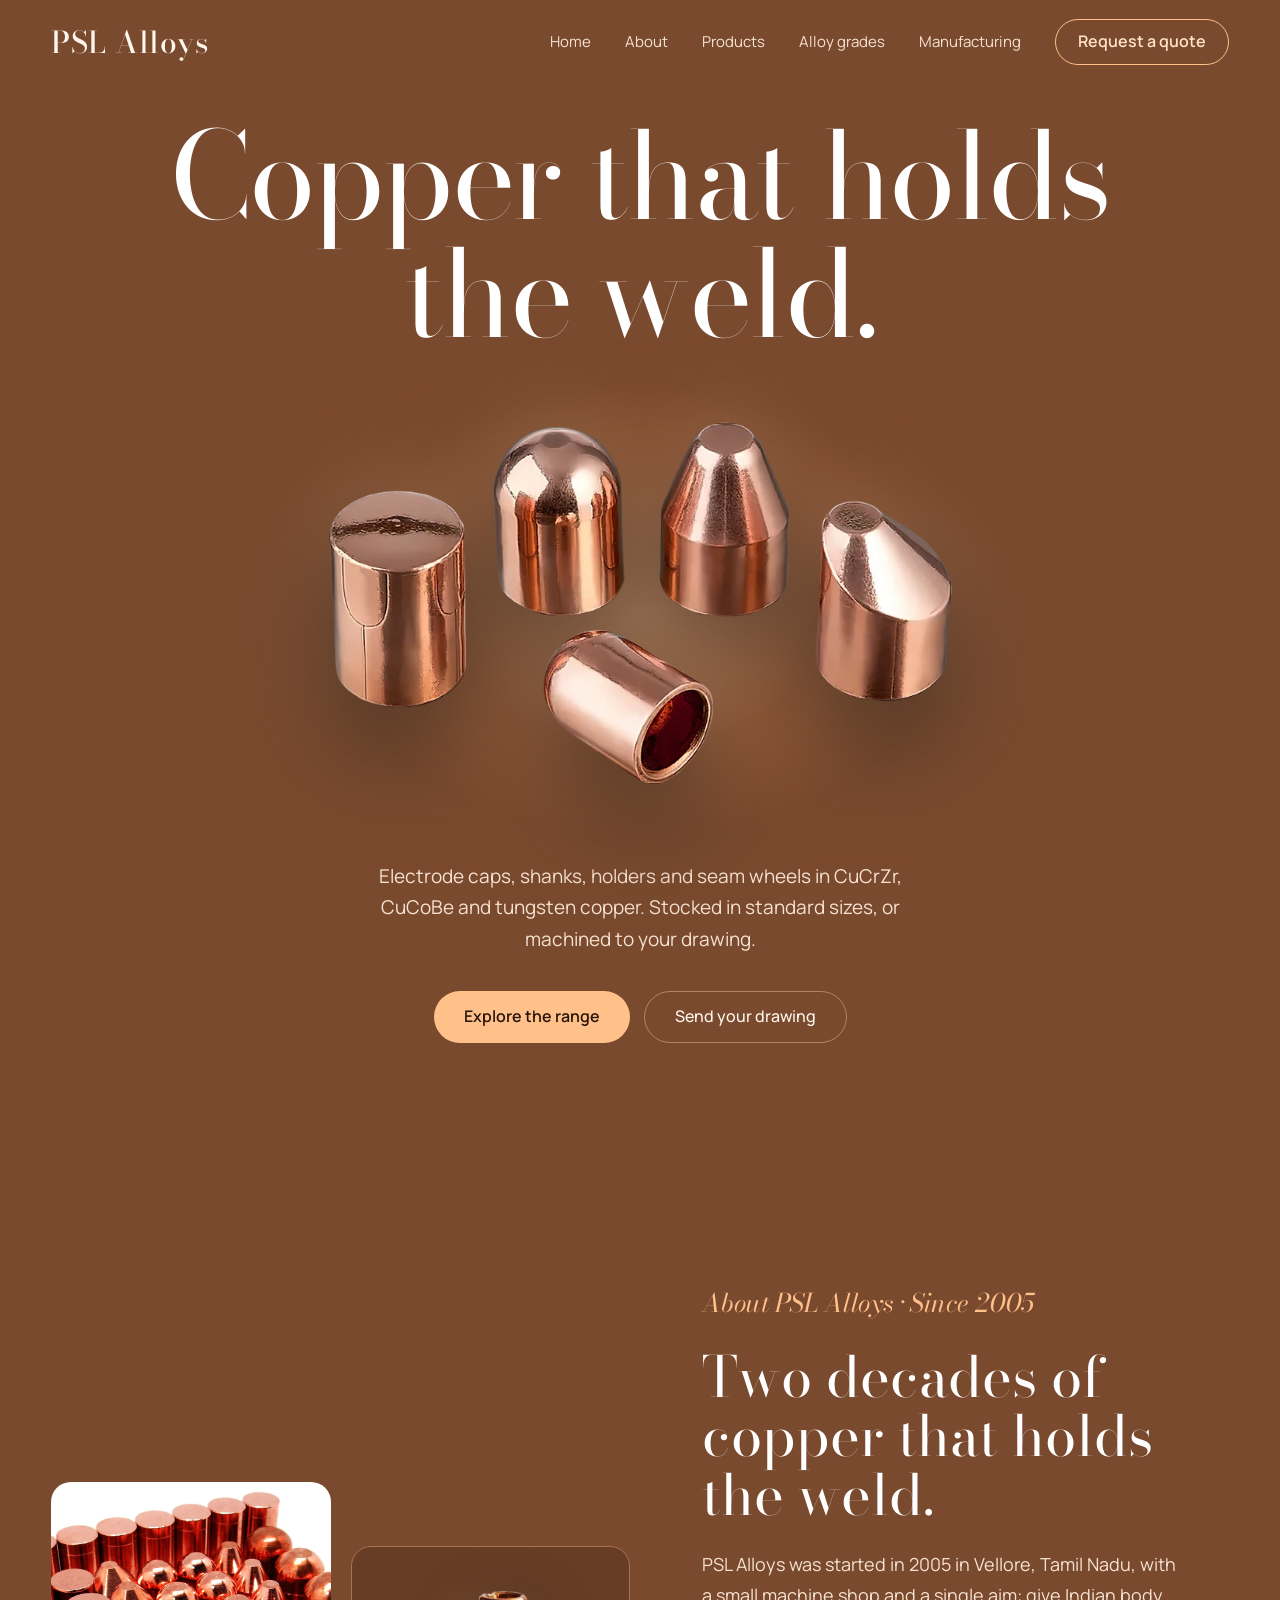
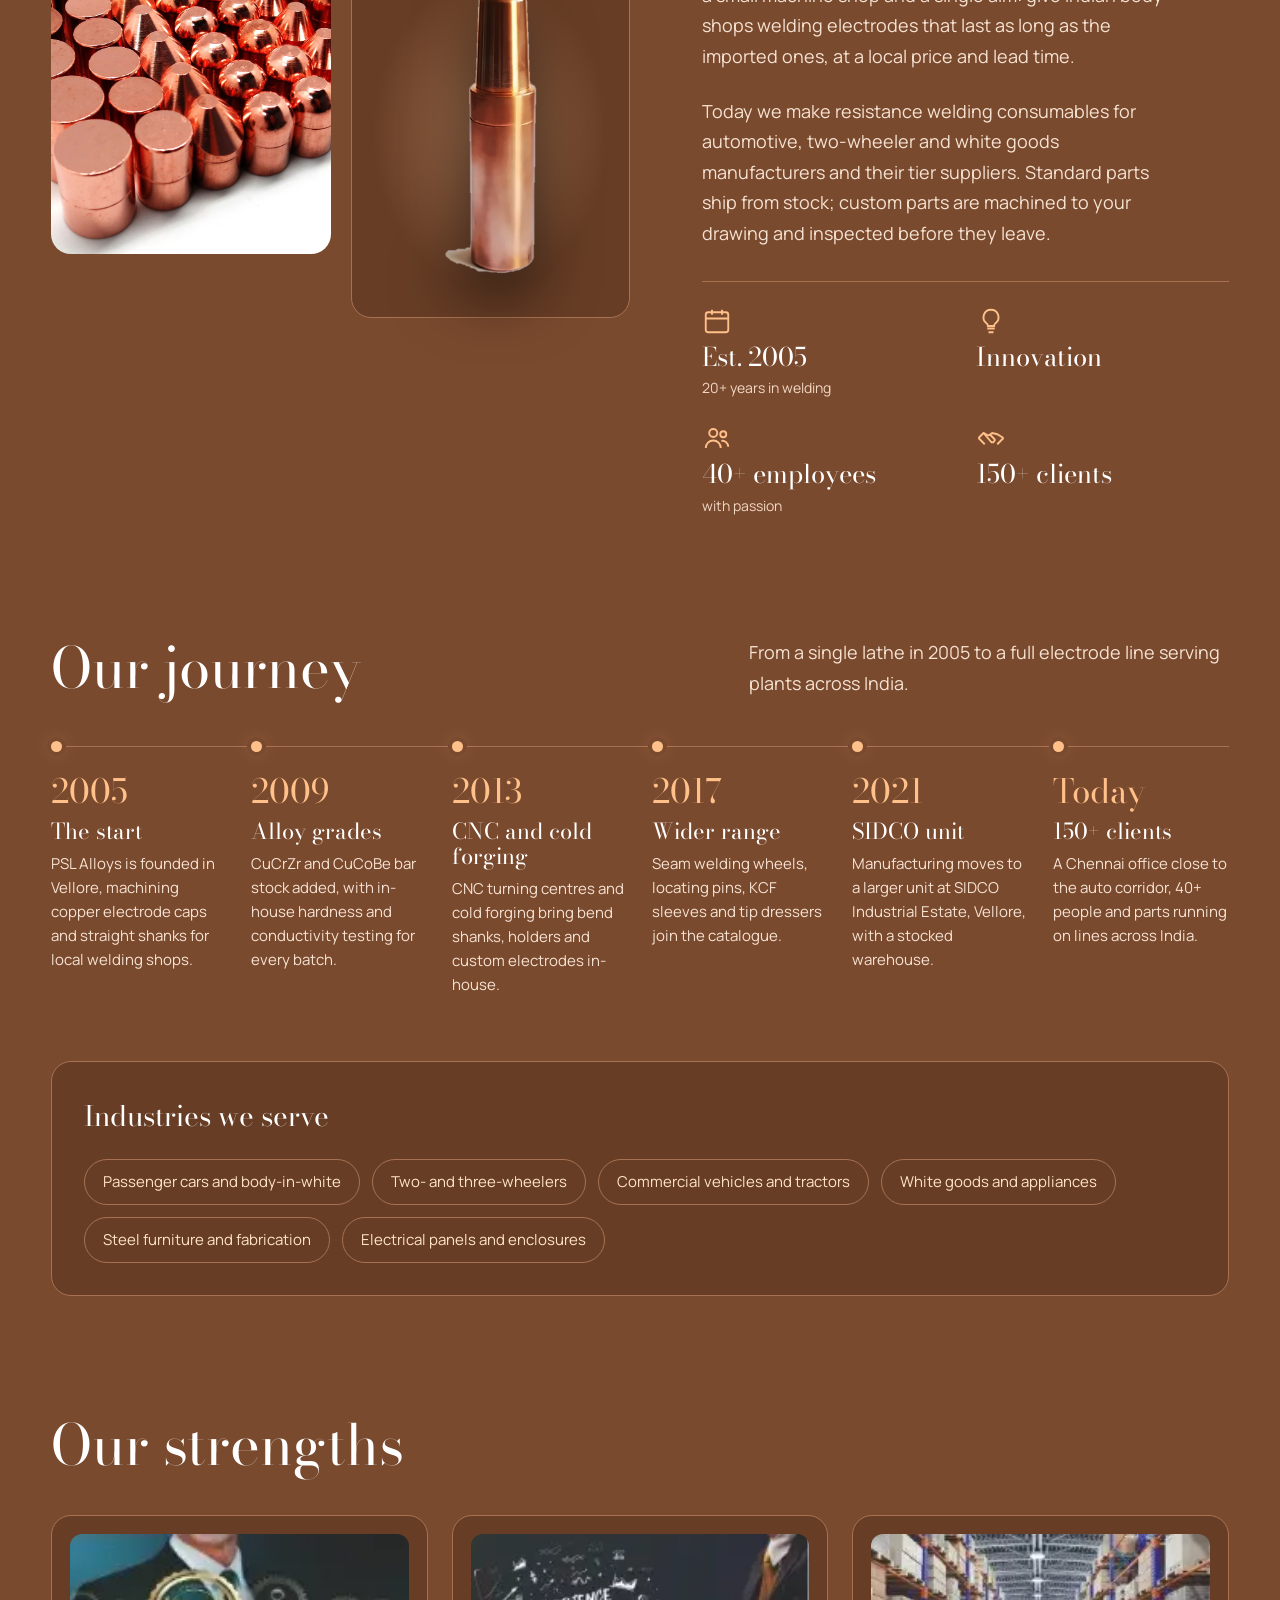
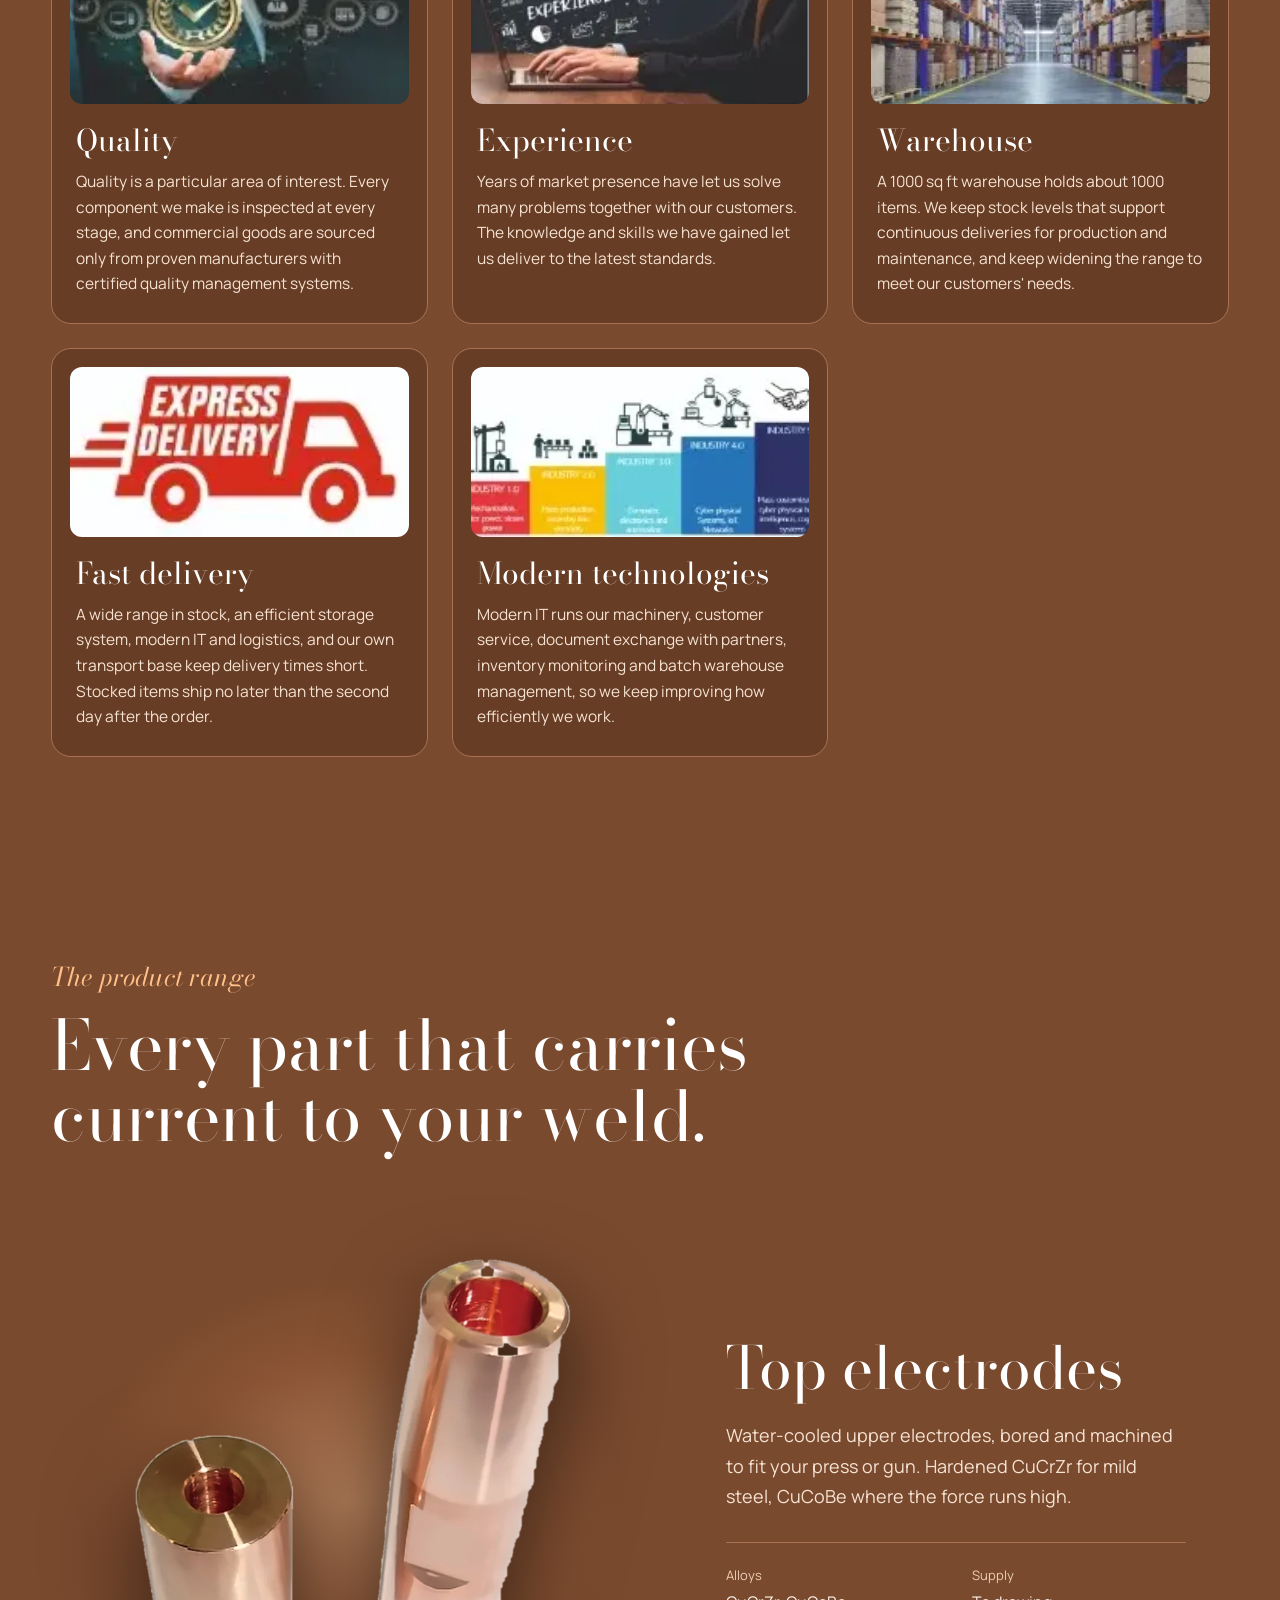
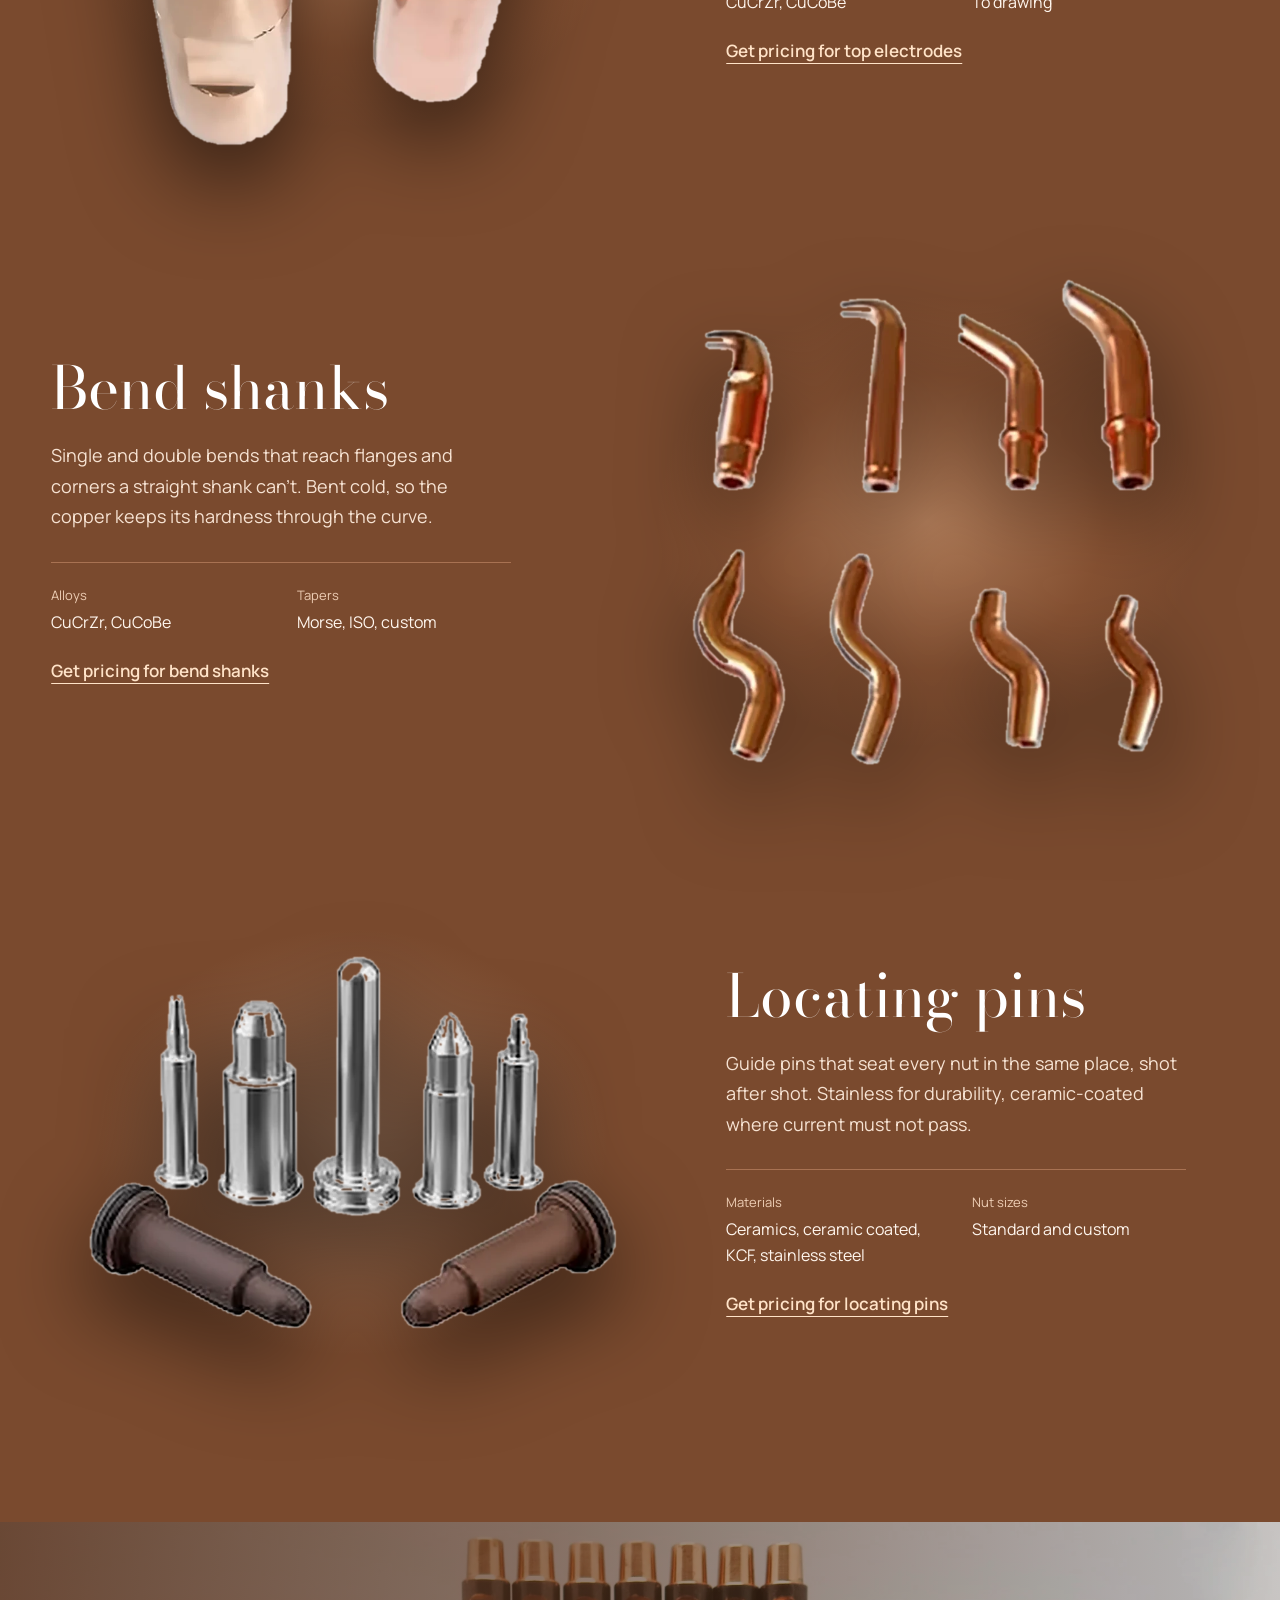
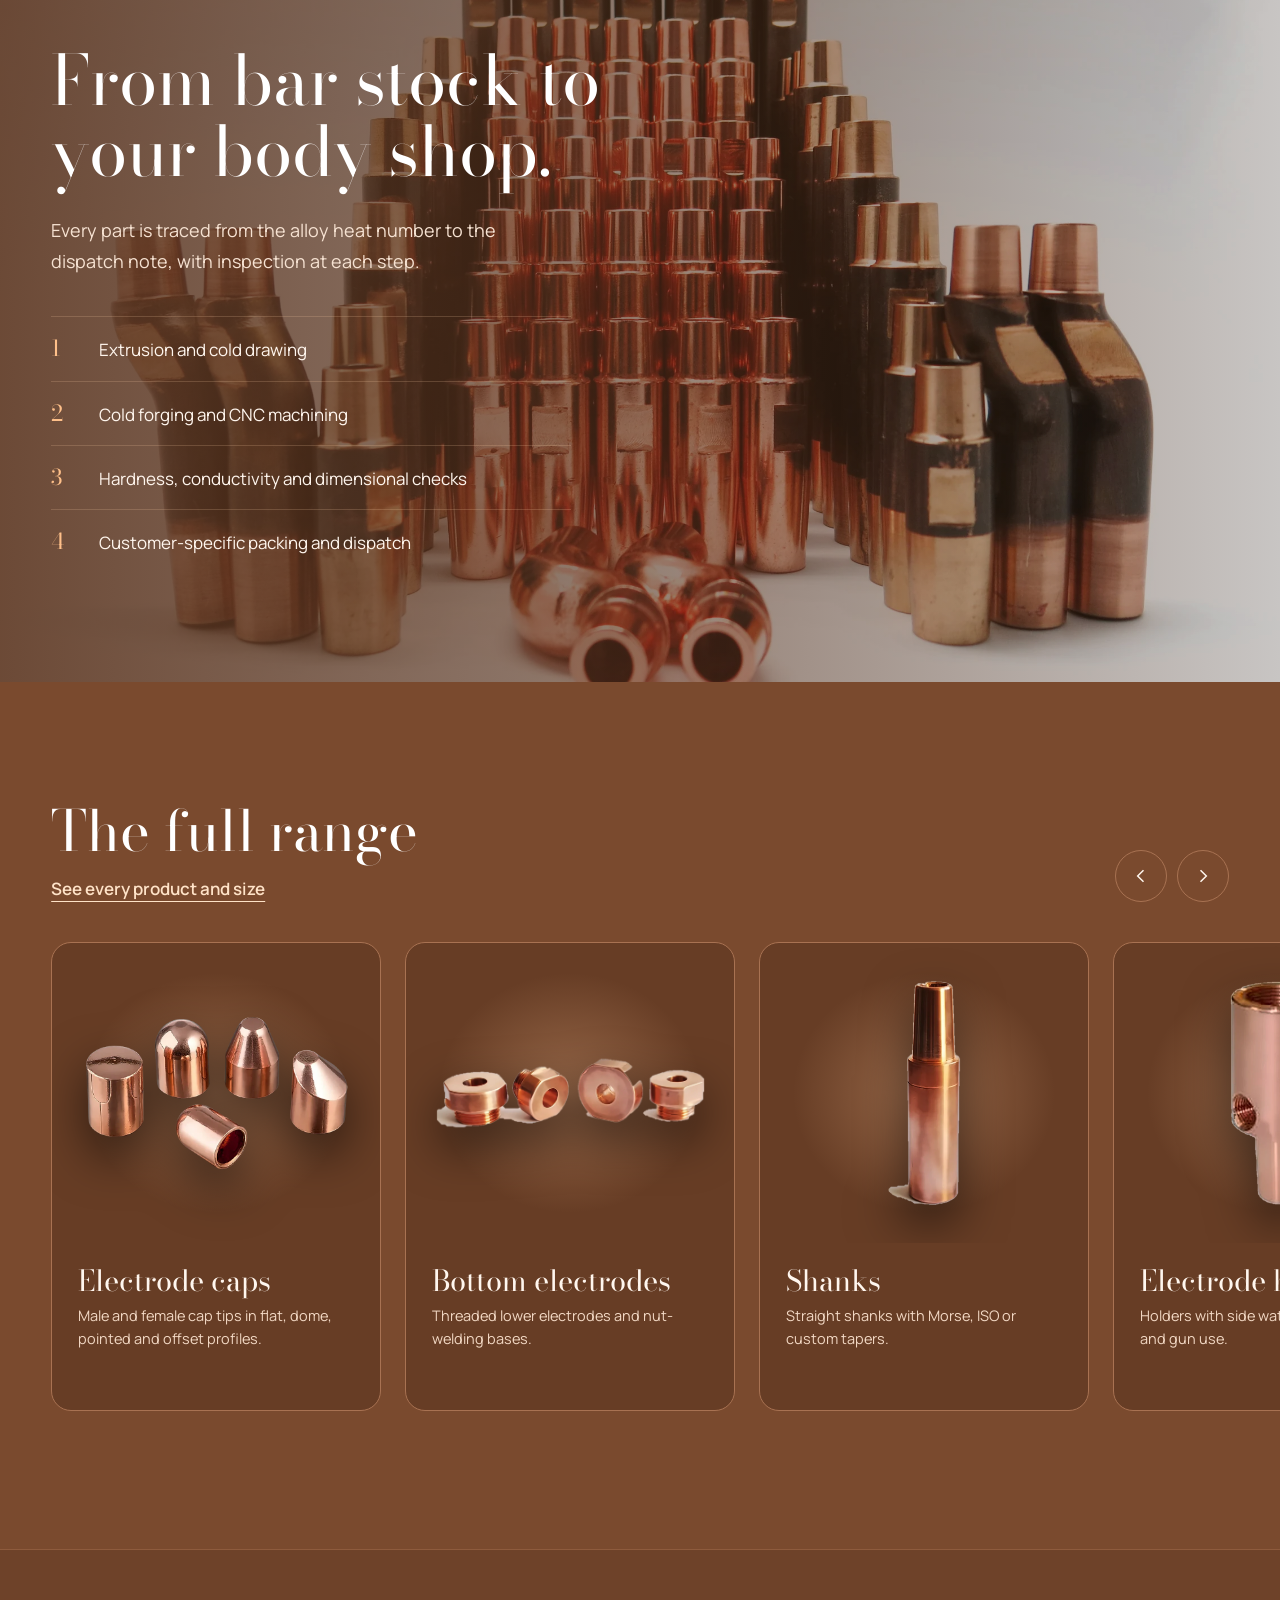
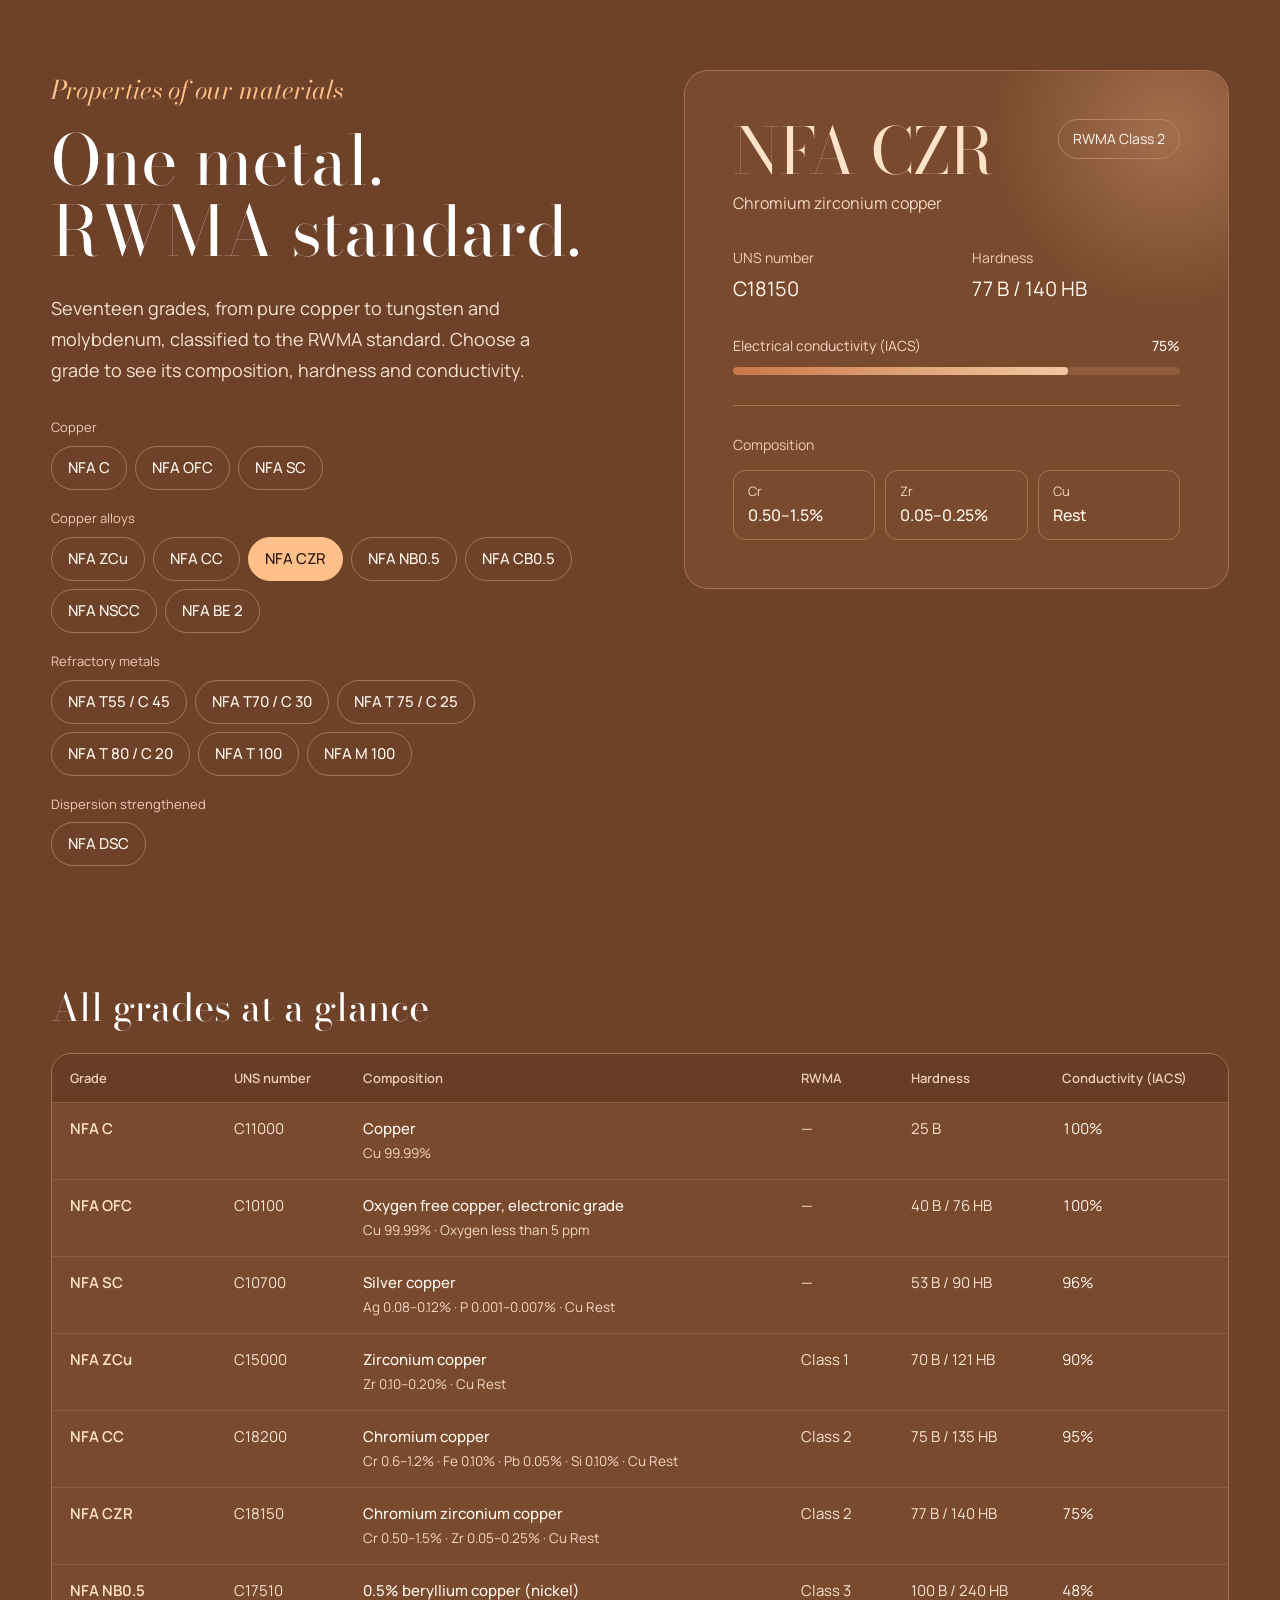
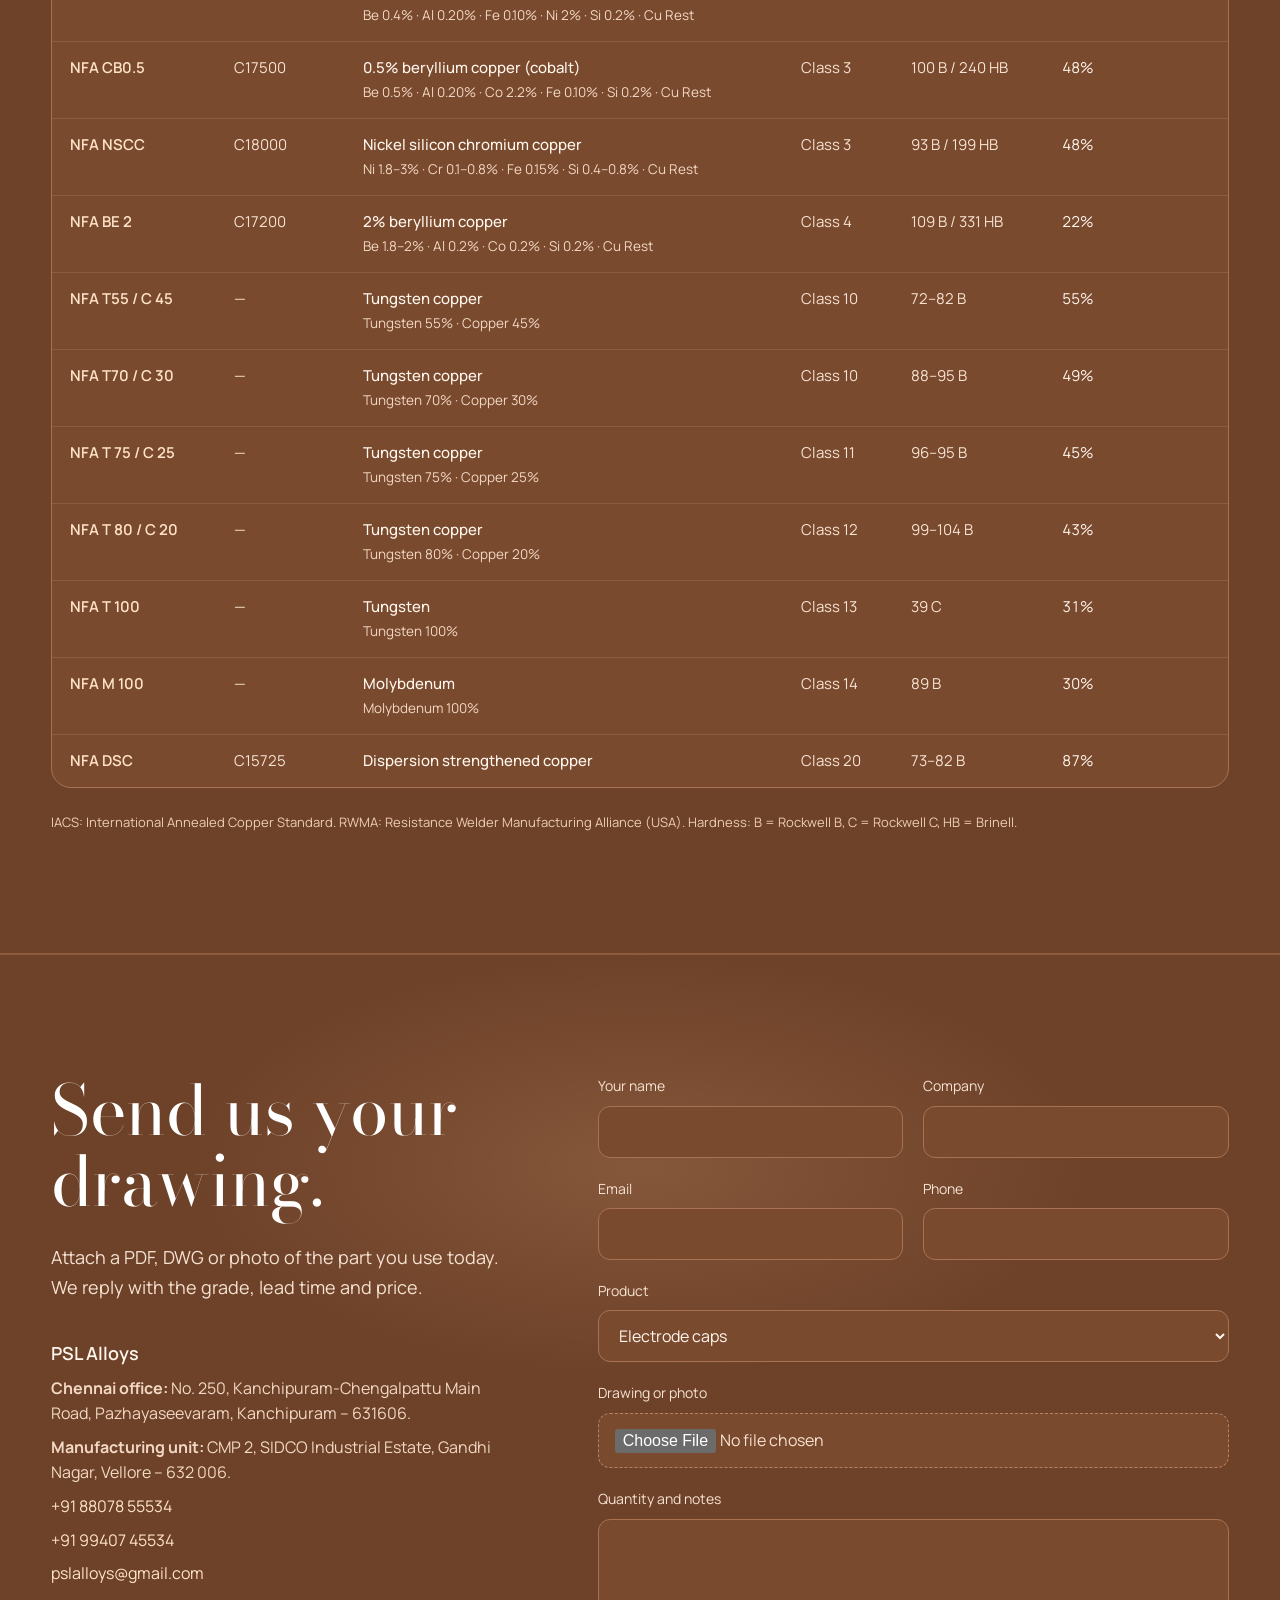
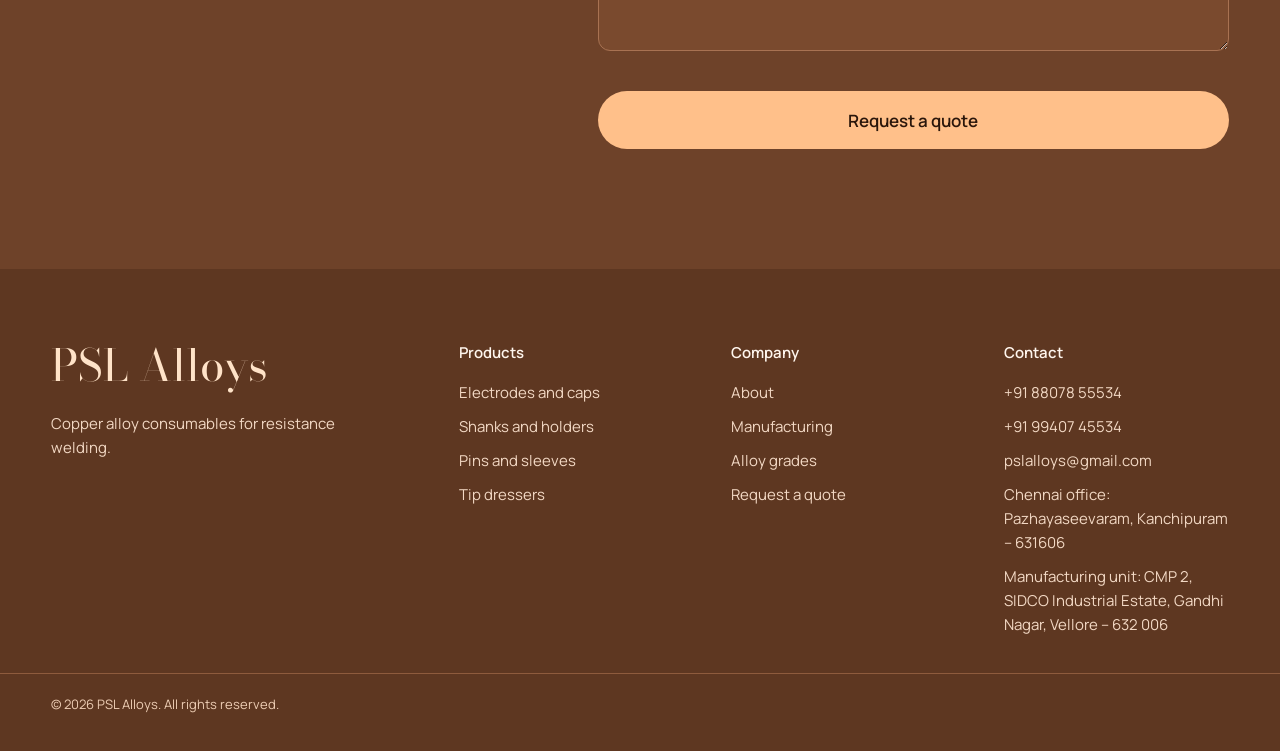
==== commit 372062ae: "Send quote form enquiries to Google Sheets via Apps Script Adds an Apps Script web app that appends " ====
--- a/index.html
+++ b/index.html
@@ -265,6 +265,7 @@
       </select></label>
       <label class="span2">Drawing or photo<input type="file" name="drawing" accept=".pdf,.dwg,.dxf,.step,.stp,image/*"></label>
       <label class="span2">Quantity and notes<textarea name="notes" rows="4"></textarea></label>
+      <label class="hp" aria-hidden="true">Leave this empty<input type="text" name="website" tabindex="-1" autocomplete="off"></label>
       <p class="form-msg span2" id="formMsg" role="status"></p>
       <button type="submit" class="btn btn-solid span2">Request a quote</button>
     </form>
--- a/styles.css
+++ b/styles.css
@@ -245,6 +245,7 @@
 .form [aria-invalid="true"] { border-color: #FFB4A0; }
 .form-msg { margin: 0; min-height: 0; font-size: 15px; color: var(--champagne); }
 .form-msg.err { color: #FFD3C7; }
+.form .hp { position: absolute; left: -9999px; width: 1px; height: 1px; overflow: hidden; }
 .form button { min-height: 58px; font-size: 17px; }
 
 /* footer */
